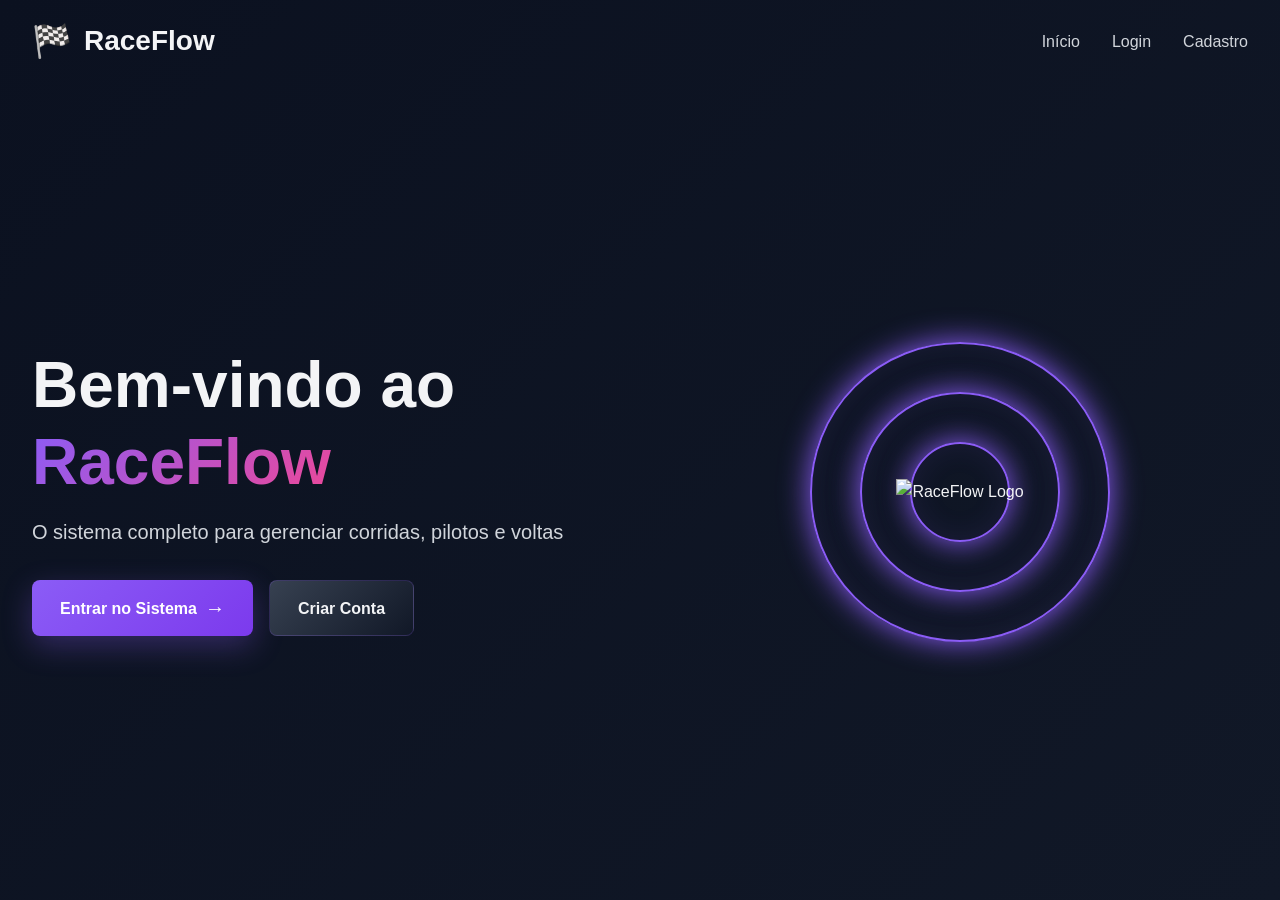
==== index.html @ edc9f5f7 "Add files via upload" ====
<!DOCTYPE html>
<html lang="pt-BR">
<head>
    <meta charset="UTF-8">
    <meta name="viewport" content="width=device-width, initial-scale=1.0">
    <title>RaceFlow - Sistema de Corridas</title>
    <link rel="stylesheet" href="styles.css">
</head>
<body>
    <div class="container-home">
        <!--Barra de Navegaçao-->
        <nav class="navbar">
            <div class="navbar-container">
                <div class="navbar-logo">
                    <span class="logo-icon">🏁</span>
                    <span class="logo-text">RaceFlow</span>
                </div>
                <div class="navbar-links">
                    <a href="index.html" class="nav-link active">Início</a>
                    <a href="login.html" class="nav-link">Login</a>
                    <a href="cadastro.html" class="nav-link">Cadastro</a>
                </div>
            </div>
        </nav>

        <!-- Hero Section -->
        <section class="hero">
            <div class="hero-content">
                <div class="hero-text">
                    <h1 class="hero-title">
                        Bem-vindo ao <span class="gradient-text">RaceFlow</span>
                    </h1>
                    <p class="hero-subtitle">
                        O sistema completo para gerenciar corridas, pilotos e voltas
                    </p>
                    <div class="hero-buttons">
                        <a href="login.html" class="btn btn-primary">
                            <span>Entrar no Sistema</span>
                            <span class="btn-arrow">→</span>
                        </a>
                        <a href="cadastro.html" class="btn btn-secondary">
                            Criar Conta
                        </a>
                    </div>
                </div>
                <div class="hero-visual">
                    <div class="neon-circle circle-1"></div>
                    <div class="neon-circle circle-2"></div>
                    <div class="neon-circle circle-3"></div>
                    <div class="hero-icon"><img src="/img/logo.png" alt="RaceFlow Logo"></div>
                </div>  
            </div>
        </section>

            

    <script src="script.js"></script>
</body>
</html>
---- styles.css ----
:root {
    --primary-color: #8B5CF6;
    --primary-dark: #7C3AED;
    --primary-light: #A78BFA;
    --secondary-color: #1F2937;
    --secondary-dark: #111827;
    --secondary-light: #374151;
    --accent-color: #EC4899;
    --success-color: #10B981;
    --warning-color: #F59E0B;
    --danger-color: #EF4444;
    --info-color: #3B82F6;
    --text-primary: #F3F4F6;
    --text-secondary: #D1D5DB;
    --text-tertiary: #9CA3AF;
    --bg-dark: #0F172A;
    --bg-darker: #0B1120;
    --bg-light: #1E293B;
    --border-color: rgba(139, 92, 246, 0.2);
    --glow-color: #8B5CF6;
    --transition: all 0.3s cubic-bezier(0.4, 0, 0.2, 1);
}

* {
    margin: 0;
    padding: 0;
    box-sizing: border-box;
}

html {
    scroll-behavior: smooth;
}

body {
    font-family: 'Segoe UI', Tahoma, Geneva, Verdana, sans-serif;
    background: linear-gradient(135deg, var(--bg-darker) 0%, var(--secondary-dark) 100%);
    color: var(--text-primary);
    line-height: 1.6;
    min-height: 100vh;
}

    /* SCROLLBAR STYLING */

::-webkit-scrollbar {
    width: 8px;
    height: 8px;
}

::-webkit-scrollbar-track {
    background: transparent;
}

::-webkit-scrollbar-thumb {
    background: rgba(139, 92, 246, 0.5);
    border-radius: 5px;
}

::-webkit-scrollbar-thumb:hover {
    background: var(--primary-color);
}

/* ===========================
    NAVIGATION
   =========================== */
.navbar {
    background: transparent;
    border-bottom: none;
    padding: 1rem 0;
    position: relative;
    z-index: 1000;
    backdrop-filter: none;
    box-shadow: none;
}

.navbar-dark {
    background: transparent;
    border-bottom: none;
    box-shadow: none;
}

.navbar-dark {
    background: linear-gradient(180deg, var(--secondary-dark) 0%, var(--bg-darker) 100%);
    border-bottom: none;
    box-shadow: none;
}

.navbar-container {
    max-width: 100%;
    margin: 0;
    padding: 0 2rem;
    display: flex;
    justify-content: space-between;
    align-items: center;
}

.navbar-logo {
    display: flex;
    align-items: center;
    gap: 0.75rem;
    font-size: 1.75rem;
    font-weight: bold;
    color: var(--text-primary);
}

.logo-icon {
    font-size: 2rem;
}

.navbar-links {
    display: flex;
    gap: 2rem;
    align-items: center;
}

.nav-link {
    color: var(--text-secondary);
    text-decoration: none;
    font-weight: 500;
    transition: var(--transition);
    position: relative;
    padding: 0;
}

.nav-link:hover {
    color: var(--primary-light);
}

.nav-link.active {
    color: var(--text-secondary);
}

/* ===========================
    HOME PAGE
   =========================== */
.container-home {
    min-height: 100vh;
    display: flex;
    flex-direction: column;
}

.hero {
    flex: 1;
    display: flex;
    align-items: center;
    justify-content: center;
    padding: 4rem 2rem;
    max-width: 1400px;
    margin: 0 auto;
    width: 100%;
}

.hero-content {
    display: grid;
    grid-template-columns: 1fr 1fr;
    gap: 4rem;
    align-items: center;
    width: 100%;
}

.hero-text h1 {
    font-size: clamp(2.5rem, 5vw, 4rem);
    font-weight: 800;
    margin-bottom: 1rem;
    line-height: 1.2;
}

.gradient-text {
    background: linear-gradient(135deg, var(--primary-color) 0%, var(--accent-color) 100%);
    -webkit-background-clip: text;
    -webkit-text-fill-color: transparent;
    background-clip: text;
}

.hero-subtitle {
    font-size: 1.25rem;
    color: var(--text-secondary);
    margin-bottom: 2rem;
}

.hero-buttons {
    display: flex;
    gap: 1rem;
    flex-wrap: wrap;
}

.hero-visual {
    position: relative;
    height: 400px;
    display: flex;
    align-items: center;
    justify-content: center;
}

.neon-circle {
    position: absolute;
    border-radius: 50%;
    border: 2px solid var(--primary-color);
    box-shadow: 0 0 30px var(--primary-color), inset 0 0 30px rgba(139, 92, 246, 0.1);
}

.circle-1 {
    width: 300px;
    height: 300px;
    animation: pulse 4s ease-in-out infinite;
}

.circle-2 {
    width: 200px;
    height: 200px;
    animation: pulse 4s ease-in-out 1s infinite;
}

.circle-3 {
    width: 100px;
    height: 100px;
    animation: pulse 4s ease-in-out 2s infinite;
}

.hero-icon {
    display: flex;
    align-items: center;
    justify-content: center;
    position: relative;
    z-index: 10;
}

.hero-icon img {
    max-width: 250epx;
    height: auto;
    animation: pulse 4s ease-in-out infinite;
}

@keyframes pulse {
    0%, 100% {
        transform: scale(1);
        opacity: 1;
    }
    50% {
        transform: scale(1.1);
        opacity: 0.7;
    }
}

@keyframes float {
    0%, 100% {
        transform: translateY(0px);
    }
    50% {
        transform: translateY(-20px);
    }
}

/* ===========================
    BUTTONS
   =========================== */
.btn {
    padding: 0.75rem 1.75rem;
    border: none;
    border-radius: 8px;
    font-size: 1rem;
    font-weight: 600;
    cursor: pointer;
    transition: var(--transition);
    text-decoration: none;
    display: inline-flex;
    align-items: center;
    gap: 0.5rem;
    position: relative;
    overflow: hidden;
}

.btn::before {
    content: '';
    position: absolute;
    top: 50%;
    left: 50%;
    width: 0;
    height: 0;
    border-radius: 50%;
    background: rgba(255, 255, 255, 0.1);
    transform: translate(-50%, -50%);
    transition: width 0.6s, height 0.6s;
}

.btn:hover::before {
    width: 400px;
    height: 400px;
}

.btn-primary {
    background: linear-gradient(135deg, var(--primary-color) 0%, var(--primary-dark) 100%);
    color: white;
    box-shadow: 0 10px 30px rgba(139, 92, 246, 0.3);
}

.btn-primary:hover {
    box-shadow: 0 15px 40px rgba(139, 92, 246, 0.5);
    transform: translateY(-2px);
}

.btn-secondary {
    background: linear-gradient(135deg, var(--secondary-light) 0%, var(--secondary-dark) 100%);
    color: var(--text-primary);
    border: 1px solid var(--border-color);
}

.btn-secondary:hover {
    border-color: var(--primary-color);
    box-shadow: 0 0 20px rgba(139, 92, 246, 0.3);
}

.btn-full {
    width: 100%;
}

.btn-arrow {
    font-size: 1.25rem;
}

.btn-icon {
    background: none;
    border: none;
    cursor: pointer;
    font-size: 1.25rem;
    padding: 0.5rem;
    transition: var(--transition);
    color: var(--primary-color);
}

.btn-icon:hover {
    transform: scale(1.2);
    filter: drop-shadow(0 0 10px var(--primary-color));
}

.btn-danger {
    color: var(--danger-color);
}

.btn-danger:hover {
    filter: drop-shadow(0 0 10px var(--danger-color));
}

/* ===========================
    FEATURES SECTION
   =========================== */
.features {
    padding: 4rem 2rem;
    background: linear-gradient(180deg, transparent 0%, rgba(139, 92, 246, 0.05) 100%);
}

.features h2 {
    text-align: center;
    font-size: 2.5rem;
    margin-bottom: 3rem;
    background: linear-gradient(135deg, var(--primary-color) 0%, var(--accent-color) 100%);
    -webkit-background-clip: text;
    -webkit-text-fill-color: transparent;
    background-clip: text;
}

.features-grid {
    display: grid;
    grid-template-columns: repeat(auto-fit, minmax(300px, 1fr));
    gap: 2rem;
    max-width: 1400px;
    margin: 0 auto;
}

.feature-card {
    background: linear-gradient(135deg, rgba(31, 41, 55, 0.8) 0%, rgba(17, 24, 39, 0.8) 100%);
    border: 1px solid var(--border-color);
    border-radius: 12px;
    padding: 2rem;
    text-align: center;
    transition: var(--transition);
    display: flex;
    flex-direction: column;
    gap: 1rem;
}

.feature-card:hover {
    border-color: var(--primary-color);
    box-shadow: 0 15px 40px rgba(139, 92, 246, 0.2);
    transform: translateY(-5px);
}

.feature-icon {
    font-size: 3rem;
}

.feature-card h3 {
    font-size: 1.25rem;
    color: var(--text-primary);
}

.feature-card p {
    color: var(--text-secondary);
    font-size: 0.95rem;
}

/* ===========================
    STATS SECTION
   =========================== */
.stats {
    display: grid;
    grid-template-columns: repeat(auto-fit, minmax(200px, 1fr));
    gap: 2rem;
    padding: 4rem 2rem;
    max-width: 1400px;
    margin: 0 auto;
    width: 100%;
}

.stat-item {
    background: linear-gradient(135deg, rgba(139, 92, 246, 0.1) 0%, rgba(236, 72, 153, 0.05) 100%);
    border: 1px solid var(--border-color);
    border-radius: 12px;
    padding: 2rem;
    text-align: center;
    transition: var(--transition);
}

.stat-item:hover {
    border-color: var(--primary-color);
    box-shadow: 0 10px 30px rgba(139, 92, 246, 0.2);
}

.stat-number {
    font-size: 2.5rem;
    font-weight: bold;
    background: linear-gradient(135deg, var(--primary-color) 0%, var(--accent-color) 100%);
    -webkit-background-clip: text;
    -webkit-text-fill-color: transparent;
    background-clip: text;
}

.stat-label {
    color: var(--text-secondary);
    font-size: 1rem;
    margin-top: 0.5rem;
}

/* ===========================
    AUTHENTICATION PAGES
   =========================== */
.container-auth {
    min-height: 100vh;
    display: flex;
    flex-direction: column;
}

.auth-wrapper {
    flex: 1;
    display: grid;
    grid-template-columns: 1fr 1fr;
    max-width: 1400px;
    margin: 0 auto;
    width: 100%;
    gap: 4rem;
    padding: 4rem 2rem;
}

.auth-visual {
    position: relative;
    display: flex;
    flex-direction: column;
    align-items: center;
    justify-content: center;
    text-align: center;
}

.auth-visual h2 {
    font-size: 2rem;
    margin-bottom: 1rem;
    position: relative;
    z-index: 10;
}

.auth-visual p {
    color: var(--text-secondary);
    font-size: 1.1rem;
    position: relative;
    z-index: 10;
}

.auth-icon {
    font-size: 6rem;
    position: relative;
    z-index: 10;
    margin-bottom: 2rem;
    animation: float 3s ease-in-out infinite;
}

.auth-form {
    background: linear-gradient(135deg, rgba(31, 41, 55, 0.8) 0%, rgba(17, 24, 39, 0.8) 100%);
    border: 1px solid var(--border-color);
    border-radius: 16px;
    padding: 2.5rem;
    box-shadow: 0 20px 60px rgba(0, 0, 0, 0.5);
}

.form-header {
    margin-bottom: 2rem;
    text-align: center;
}

.form-header h1 {
    font-size: 2rem;
    margin-bottom: 0.5rem;
    background: linear-gradient(135deg, var(--primary-color) 0%, var(--accent-color) 100%);
    -webkit-background-clip: text;
    -webkit-text-fill-color: transparent;
    background-clip: text;
}

.form-header p {
    color: var(--text-secondary);
}

/* ===========================
    LOGIN TABS
   =========================== */
.login-tabs {
    display: flex;
    gap: 1rem;
    margin-bottom: 2rem;
    background: rgba(0, 0, 0, 0.3);
    padding: 0.5rem;
    border-radius: 8px;
}

.tab-btn {
    flex: 1;
    padding: 0.75rem 1rem;
    background: transparent;
    border: none;
    color: var(--text-secondary);
    cursor: pointer;
    font-weight: 600;
    transition: var(--transition);
    border-radius: 6px;
    display: flex;
    align-items: center;
    justify-content: center;
    gap: 0.5rem;
}

.tab-btn.active {
    background: linear-gradient(135deg, var(--primary-color) 0%, var(--primary-dark) 100%);
    color: white;
    box-shadow: 0 5px 20px rgba(139, 92, 246, 0.3);
}

.tab-icon {
    font-size: 1.25rem;
}

/* ===========================
    FORM ELEMENTS
   =========================== */
.auth-form-content {
    display: none;
}

.auth-form-content.active {
    display: block;
    animation: fadeIn 0.3s ease;
}

@keyframes fadeIn {
    from {
        opacity: 0;
        transform: translateY(10px);
    }
    to {
        opacity: 1;
        transform: translateY(0);
    }
}

.form-group {
    margin-bottom: 1.5rem;
    position: relative;
}

.form-group label {
    display: block;
    margin-bottom: 0.5rem;
    font-weight: 600;
    color: var(--text-primary);
}

.form-group input,
.form-group select {
    width: 100%;
    padding: 0.75rem 1rem 0.75rem 2.5rem;
    background: rgba(0, 0, 0, 0.3);
    border: 1px solid var(--border-color);
    border-radius: 8px;
    color: var(--text-primary);
    font-size: 1rem;
    transition: var(--transition);
}

.form-group input:focus,
.form-group select:focus {
    outline: none;
    border-color: var(--primary-color);
    box-shadow: 0 0 20px rgba(139, 92, 246, 0.3);
    background: rgba(139, 92, 246, 0.05);
}

.form-group input::placeholder {
    color: var(--text-tertiary);
}

.input-icon {
    position: absolute;
    right: 1rem;
    top: 2.25rem;
    font-size: 1.1rem;
}

.form-row {
    display: grid;
    grid-template-columns: 1fr 1fr;
    gap: 1rem;
}

.form-remember,
.form-checkbox {
    display: flex;
    align-items: center;
    gap: 0.5rem;
    margin-bottom: 1.5rem;
    cursor: pointer;
}

.form-remember input,
.form-checkbox input {
    width: 18px;
    height: 18px;
    cursor: pointer;
    accent-color: var(--primary-color);
}

.form-checkbox label {
    color: var(--text-secondary);
    font-weight: 400;
    margin: 0;
}

.form-checkbox a {
    color: var(--primary-color);
    text-decoration: none;
}

.form-checkbox a:hover {
    text-decoration: underline;
}

.form-footer {
    text-align: center;
    margin-top: 2rem;
    color: var(--text-secondary);
}

.form-footer .link {
    color: var(--primary-color);
    text-decoration: none;
    font-weight: 600;
}

.form-footer .link:hover {
    text-decoration: underline;
}

/* ===========================
    ALERTS
   =========================== */
.alert {
    padding: 1rem;
    border-radius: 8px;
    margin-bottom: 1.5rem;
    font-weight: 600;
    animation: slideIn 0.3s ease;
}

@keyframes slideIn {
    from {
        transform: translateY(-10px);
        opacity: 0;
    }
    to {
        transform: translateY(0);
        opacity: 1;
    }
}

.alert-success {
    background: rgba(16, 185, 129, 0.1);
    border: 1px solid var(--success-color);
    color: var(--success-color);
}

.alert-error {
    background: rgba(239, 68, 68, 0.1);
    border: 1px solid var(--danger-color);
    color: var(--danger-color);
}

/* ===========================
    DASHBOARD LAYOUT
   =========================== */
.container-dashboard {
    display: grid;
    grid-template-columns: 250px 1fr;
    grid-template-rows: auto 1fr;
    min-height: 100vh;
    margin-top: 0;
}

.navbar {
    grid-row: 1;
    grid-column: 1 / -1;
    width: 100%;
    order: unset;
}

.sidebar {
    grid-row: 2;
    grid-column: 1;
    border-right: none;
}

.dashboard-content {
    grid-row: 2;
    grid-column: 2;
}

.sidebar {
    width: 250px;
    flex-shrink: 0;
    background: linear-gradient(180deg, var(--secondary-dark) 0%, var(--bg-darker) 100%);
    border-right: none;
    padding: 0;
    overflow-y: auto;
}



.sidebar-header {
    padding: 1.5rem 1.5rem 1.5rem;
    border-bottom: 1px solid var(--border-color);
    border-top: 1px solid var(--border-color);
}

.sidebar-header h3 {
    color: var(--text-primary);
    font-size: 0.95rem;
    text-transform: uppercase;
    letter-spacing: 1px;
}

.sidebar-menu {
    padding: 0;
}

.sidebar-menu a {
    display: flex;
    align-items: center;
    gap: 1rem;
    padding: 1rem 1.5rem;
    color: var(--text-secondary);
    text-decoration: none;
    transition: var(--transition);
    border-left: 3px solid transparent;
}

.sidebar-menu a:hover {
    color: var(--primary-light);
    background: rgba(139, 92, 246, 0.1);
    border-left-color: var(--primary-color);
}

.sidebar-menu a.active {
    color: var(--primary-color);
    background: rgba(139, 92, 246, 0.15);
    border-left-color: var(--primary-color);
}

.menu-icon {
    font-size: 1.25rem;
}

.menu-text {
    font-weight: 500;
}

.dashboard-content {
    padding: 1.5rem;
    overflow-y: auto;
    background: var(--bg-dark);
}

.dashboard-header {
    display: flex;
    justify-content: space-between;
    align-items: center;
    margin-bottom: 1.5rem;
    padding: 1.25rem;
    background: linear-gradient(135deg, rgba(139, 92, 246, 0.1) 0%, rgba(236, 72, 153, 0.05) 100%);
    border: 1px solid var(--border-color);
    border-radius: 12px;
}

.dashboard-header h1 {
    font-size: 2rem;
}

.dashboard-header p {
    color: var(--text-secondary);
    font-size: 0.95rem;
    margin-top: 0.25rem;
}

.header-user {
    display: flex;
    flex-direction: column;
    align-items: flex-end;
    gap: 0.5rem;
}

.user-badge {
    display: inline-block;
    background: linear-gradient(135deg, var(--primary-color) 0%, var(--accent-color) 100%);
    padding: 0.4rem 0.8rem;
    border-radius: 20px;
    font-size: 0.85rem;
    font-weight: 600;
}

.section-header {
    display: flex;
    justify-content: space-between;
    align-items: center;
    margin-bottom: 2rem;
    padding: 1.5rem;
    background: linear-gradient(135deg, rgba(139, 92, 246, 0.1) 0%, rgba(236, 72, 153, 0.05) 100%);
    border: 1px solid var(--border-color);
    border-radius: 12px;
}

.section-header h1,
.section-header h2 {
    font-size: 1.75rem;
    background: linear-gradient(135deg, var(--primary-color) 0%, var(--accent-color) 100%);
    -webkit-background-clip: text;
    -webkit-text-fill-color: transparent;
    background-clip: text;
}

.btn-admin-only {
    cursor: not-allowed;
    opacity: 0.5;
}

.btn-admin-only:hover {
    box-shadow: none;
    transform: none;
}

/* ===========================
    DASHBOARD SECTION
   =========================== */
.dashboard-section {
    display: none;
    opacity: 0;
}

.dashboard-section.active {
    display: block;
    animation: fadeInSection 0.4s ease forwards;
}

@keyframes fadeInSection {
    from {
        opacity: 0;
        transform: translateY(10px);
    }
    to {
        opacity: 1;
        transform: translateY(0);
    }
}

/* ===========================
    STATS GRID
   =========================== */
.stats-grid {
    display: grid;
    grid-template-columns: repeat(4, 1fr);
    gap: 1rem;
    margin-bottom: 2rem;
}

.stat-card {
    background: linear-gradient(135deg, rgba(139, 92, 246, 0.15) 0%, rgba(236, 72, 153, 0.08) 100%);
    border: 2px solid var(--border-color);
    border-radius: 15px;
    padding: 1.75rem;
    display: flex;
    gap: 1.25rem;
    align-items: center;
    transition: var(--transition);
    position: relative;
    overflow: hidden;
}

.stat-card::before {
    content: '';
    position: absolute;
    top: -50%;
    right: -50%;
    width: 200px;
    height: 200px;
    background: radial-gradient(circle, rgba(139, 92, 246, 0.1) 0%, transparent 70%);
    border-radius: 50%;
}

.stat-card:hover {
    border-color: var(--primary-color);
    box-shadow: 0 15px 40px rgba(139, 92, 246, 0.3);
    transform: translateY(-5px);
    background: linear-gradient(135deg, rgba(139, 92, 246, 0.2) 0%, rgba(236, 72, 153, 0.12) 100%);
}

.stat-icon {
    font-size: 2.5rem;
}

.stat-info {
    display: flex;
    flex-direction: column;
}

.stat-label {
    color: var(--text-secondary);
    font-size: 0.9rem;
    font-weight: 600;
}

.stat-value {
    font-size: 2rem;
    font-weight: bold;
    background: linear-gradient(135deg, var(--primary-color) 0%, var(--accent-color) 100%);
    -webkit-background-clip: text;
    -webkit-text-fill-color: transparent;
    background-clip: text;
}

/* ===========================
    DASHBOARD GRID
   =========================== */
.dashboard-grid {
    display: grid;
    grid-template-columns: repeat(2, 1fr);
    gap: 2rem;
    margin-bottom: 2.5rem;
}

/* ===========================
    CARDS
   =========================== */
.card {
    background: linear-gradient(135deg, rgba(31, 41, 55, 0.9) 0%, rgba(17, 24, 39, 0.9) 100%);
    border: 1px solid var(--border-color);
    border-radius: 15px;
    overflow: hidden;
    transition: var(--transition);
    position: relative;
}

.card::before {
    content: '';
    position: absolute;
    top: 0;
    left: -100%;
    width: 100%;
    height: 100%;
    background: linear-gradient(90deg, transparent, rgba(139, 92, 246, 0.1), transparent);
    transition: var(--transition);
}

.card:hover::before {
    left: 100%;
}

.card:hover {
    border-color: var(--primary-color);
    box-shadow: 0 20px 50px rgba(139, 92, 246, 0.25);
    transform: translateY(-4px);
}

.card-header {
    padding: 1.5rem;
    border-bottom: 1px solid var(--border-color);
    display: flex;
    justify-content: space-between;
    align-items: center;
    gap: 1rem;
}

.card-header h2,
.card-header h3 {
    font-size: 1.25rem;
    color: var(--text-primary);
}

.search-input {
    padding: 0.5rem 1rem;
    background: rgba(0, 0, 0, 0.3);
    border: 1px solid var(--border-color);
    border-radius: 6px;
    color: var(--text-primary);
    font-size: 0.9rem;
}

.search-input:focus {
    outline: none;
    border-color: var(--primary-color);
    box-shadow: 0 0 15px rgba(139, 92, 246, 0.2);
}

.card-body {
    padding: 1.5rem;
    overflow-x: auto;
}

/* ===========================
    TABLES
   =========================== */
.data-table,
.ranking-table,
.admin-table {
    width: 100%;
    border-collapse: collapse;
}

.data-table thead,
.ranking-table thead,
.admin-table thead {
    background: rgba(0, 0, 0, 0.3);
}

.data-table th,
.ranking-table th,
.admin-table th {
    padding: 1.25rem 1rem;
    text-align: left;
    font-weight: 700;
    color: var(--text-primary);
    border-bottom: 2px solid var(--border-color);
    background: rgba(139, 92, 246, 0.08);
}

.data-table td,
.ranking-table td,
.admin-table td {
    padding: 1.1rem 1rem;
    border-bottom: 1px solid var(--border-color);
    color: var(--text-secondary);
    transition: var(--transition);
}

.data-table tbody tr,
.ranking-table tbody tr,
.admin-table tbody tr {
    transition: var(--transition);
}

.data-table tbody tr:hover,
.ranking-table tbody tr:hover,
.admin-table tbody tr:hover {
    background: rgba(139, 92, 246, 0.1);
}

.rank-badge {
    display: inline-block;
    width: 32px;
    height: 32px;
    line-height: 32px;
    text-align: center;
    background: linear-gradient(135deg, var(--primary-color) 0%, var(--primary-dark) 100%);
    border-radius: 50%;
    font-weight: bold;
    color: white;
}

.rank-1 {
    background: linear-gradient(135deg, #FFD700 0%, #FFA500 100%);
}

.rank-1 .rank-badge {
    background: linear-gradient(135deg, #FFD700 0%, #FFA500 100%);
}

.rank-2 {
    background: linear-gradient(135deg, rgba(192, 192, 192, 0.2) 0%, rgba(169, 169, 169, 0.1) 100%);
}

.rank-2 .rank-badge {
    background: linear-gradient(135deg, #C0C0C0 0%, #A9A9A9 100%);
}

.rank-3 {
    background: linear-gradient(135deg, rgba(205, 127, 50, 0.2) 0%, rgba(184, 115, 51, 0.1) 100%);
}

.rank-3 .rank-badge {
    background: linear-gradient(135deg, #CD7F32 0%, #B87333 100%);
}

.rank-col {
    font-weight: bold;
}

.rank-time,
.highlight {
    color: var(--primary-light);
    font-weight: bold;
}

.badge {
    display: inline-block;
    padding: 0.4rem 0.8rem;
    background: rgba(139, 92, 246, 0.15);
    border: 1px solid var(--primary-color);
    border-radius: 20px;
    font-size: 0.85rem;
    font-weight: 600;
    color: var(--primary-light);
}

.badge-success {
    background: rgba(16, 185, 129, 0.15);
    border-color: var(--success-color);
    color: var(--success-color);
}

.badge-warning {
    background: rgba(245, 158, 11, 0.15);
    border-color: var(--warning-color);
    color: var(--warning-color);
}

.badge-danger {
    background: rgba(239, 68, 68, 0.15);
    border-color: var(--danger-color);
    color: var(--danger-color);
}

.badge-info {
    background: rgba(59, 130, 246, 0.15);
    border-color: var(--info-color);
    color: var(--info-color);
}

.actions-cell {
    display: flex;
    gap: 0.5rem;
}

/* ===========================
    MODALS
   =========================== */
.modal {
    display: none;
    position: fixed;
    top: 0;
    left: 0;
    right: 0;
    bottom: 0;
    background: rgba(0, 0, 0, 0.7);
    z-index: 2000;
    align-items: center;
    justify-content: center;
}

.modal.active {
    display: flex;
    animation: fadeIn 0.3s ease;
}

.modal-content {
    background: linear-gradient(135deg, var(--secondary-light) 0%, var(--secondary-dark) 100%);
    border: 1px solid var(--border-color);
    border-radius: 12px;
    padding: 0;
    max-width: 500px;
    width: 90%;
    box-shadow: 0 20px 60px rgba(0, 0, 0, 0.8);
    animation: slideUp 0.3s ease;
}

@keyframes slideUp {
    from {
        transform: translateY(50px);
        opacity: 0;
    }
    to {
        transform: translateY(0);
        opacity: 1;
    }
}

.modal-header {
    padding: 1.5rem;
    border-bottom: 1px solid var(--border-color);
    display: flex;
    justify-content: space-between;
    align-items: center;
}

.modal-header h2 {
    font-size: 1.5rem;
}

.modal-close {
    background: none;
    border: none;
    font-size: 2rem;
    color: var(--text-secondary);
    cursor: pointer;
    transition: var(--transition);
}

.modal-close:hover {
    color: var(--danger-color);
}

.modal-form {
    padding: 1.5rem;
    display: flex;
    flex-direction: column;
    gap: 1.5rem;
}

.modal-form .form-group {
    margin: 0;
}

.modal-actions {
    display: flex;
    gap: 1rem;
    justify-content: flex-end;
    margin-top: 0.5rem;
}

.modal-actions .btn {
    flex: 1;
}

/* ===========================
    LOGS
   =========================== */
.logs-container {
    display: flex;
    flex-direction: column;
    gap: 1rem;
    max-height: 600px;
    overflow-y: auto;
}

.log-entry {
    display: flex;
    gap: 1rem;
    padding: 1rem;
    border-left: 4px solid var(--primary-color);
    background: rgba(0, 0, 0, 0.2);
    border-radius: 6px;
    font-size: 0.9rem;
    animation: slideIn 0.3s ease;
}

.log-info {
    border-left-color: var(--info-color);
    background: rgba(59, 130, 246, 0.1);
}

.log-success {
    border-left-color: var(--success-color);
    background: rgba(16, 185, 129, 0.1);
}

.log-warning {
    border-left-color: var(--warning-color);
    background: rgba(245, 158, 11, 0.1);
}

.log-error {
    border-left-color: var(--danger-color);
    background: rgba(239, 68, 68, 0.1);
}

.log-time {
    color: var(--text-tertiary);
    font-weight: 600;
    min-width: 160px;
}

.log-type {
    display: inline-block;
    padding: 0.2rem 0.6rem;
    background: rgba(139, 92, 246, 0.2);
    border-radius: 4px;
    font-weight: bold;
    font-size: 0.8rem;
    min-width: 80px;
    text-align: center;
}

.log-message {
    flex: 1;
    color: var(--text-secondary);
}

/* ===========================
    FOOTER
   =========================== */
.footer {
    background: linear-gradient(90deg, var(--secondary-dark) 0%, rgba(31, 41, 55, 0.8) 100%);
    border-top: 1px solid var(--border-color);
    padding: 2rem;
    margin-top: 4rem;
}

.footer-content {
    max-width: 1400px;
    margin: 0 auto;
    text-align: center;
    color: var(--text-secondary);
    display: flex;
    justify-content: space-between;
    align-items: center;
    flex-wrap: wrap;
    gap: 2rem;
}

.footer-links {
    display: flex;
    gap: 2rem;
}

.footer-links a {
    color: var(--primary-color);
    text-decoration: none;
    transition: var(--transition);
}

.footer-links a:hover {
    text-decoration: underline;
}

/* ===========================
    RESPONSIVE DESIGN
   =========================== */
@media (max-width: 1024px) {
    .hero-content {
        grid-template-columns: 1fr;
        gap: 2rem;
    }

    .auth-wrapper {
        grid-template-columns: 1fr;
        gap: 2rem;
    }

    .dashboard-grid {
        grid-template-columns: 1fr;
    }

    .sidebar {
        width: 200px;
    }

    .form-row {
        grid-template-columns: 1fr;
    }
}

@media (max-width: 768px) {
    .navbar-container {
        flex-direction: column;
        gap: 1rem;
    }

    .navbar-links {
        gap: 1rem;
    }

    .nav-link {
        font-size: 0.9rem;
    }

    .container-dashboard {
        grid-template-columns: 1fr;
    }

    .sidebar {
        width: 100%;
        height: auto;
        position: static;
        border-right: none;
        border-bottom: 1px solid var(--border-color);
        top: auto;
    }

    .sidebar-menu {
        display: flex;
        gap: 1rem;
        padding: 1rem;
        overflow-x: auto;
    }

    .sidebar-menu a {
        padding: 0.5rem 1rem;
        white-space: nowrap;
        flex-shrink: 0;
    }

    .dashboard-content {
        padding: 1rem;
    }

    .dashboard-header {
        flex-direction: column;
        gap: 1rem;
        align-items: flex-start;
    }

    .header-user {
        align-items: flex-start;
    }

    .hero-text h1 {
        font-size: 2rem;
    }

    .hero-visual {
        height: 250px;
    }

    .neon-circle {
        width: 200px;
        height: 200px;
    }

    .circle-2 {
        width: 130px;
        height: 130px;
    }

    .circle-3 {
        width: 60px;
        height: 60px;
    }

    .hero-icon {
        font-size: 4rem;
    }

    .auth-icon {
        font-size: 4rem;
    }

    .auth-form {
        padding: 1.5rem;
    }

    .form-header h1 {
        font-size: 1.5rem;
    }

    .stats-grid {
        grid-template-columns: 1fr;
    }

    .stat-card {
        flex-direction: column;
        text-align: center;
    }

    .data-table,
    .ranking-table,
    .admin-table {
        font-size: 0.9rem;
    }

    .data-table thead,
    .ranking-table thead,
    .admin-table thead {
        display: none;
    }

    .data-table tbody,
    .ranking-table tbody,
    .admin-table tbody,
    .data-table tr,
    .ranking-table tr,
    .admin-table tr {
        display: block;
        margin-bottom: 1rem;
    }

    .data-table td,
    .ranking-table td,
    .admin-table td {
        display: block;
        padding: 0.75rem;
        before: attr(data-label);
        border: none;
        border-bottom: 1px solid var(--border-color);
    }

    .footer-content {
        flex-direction: column;
        text-align: center;
        gap: 1rem;
    }

    .modal-content {
        width: 95%;
    }

    .features-grid {
        grid-template-columns: 1fr;
    }

    .login-tabs {
        flex-direction: column;
    }

    .tab-btn {
        padding: 1rem;
    }

    .header-actions {
        display: flex;
        gap: 1rem;
        flex-direction: column;
    }

    .search-input {
        width: 100%;
    }
}

@media (max-width: 480px) {
    .hero-text h1 {
        font-size: 1.5rem;
    }

    .hero-subtitle {
        font-size: 1rem;
    }

    .hero-buttons {
        flex-direction: column;
    }

    .btn {
        padding: 0.65rem 1.5rem;
        font-size: 0.95rem;
    }

    .form-header h1 {
        font-size: 1.25rem;
    }

    .sidebar-menu {
        flex-direction: column;
    }

    .sidebar-menu a {
        padding: 0.75rem 1.5rem;
    }

    .section-header {
        flex-direction: column;
        gap: 1rem;
        align-items: flex-start;
    }

    .dashboard-header {
        padding: 1rem;
    }

    .dashboard-header h1 {
        font-size: 1.5rem;
    }

    .stat-card {
        padding: 1rem;
    }

    .stat-icon {
        font-size: 2rem;
    }

    .stat-value {
        font-size: 1.5rem;
    }

    .card-header {
        flex-direction: column;
        align-items: flex-start;
    }

    .modal-actions {
        flex-direction: column;
    }

    .modal-actions .btn {
        width: 100%;
    }

    .feature-card {
        padding: 1.5rem;
    }

    .feature-icon {
        font-size: 2.5rem;
    }

    .navbar-logo span {
        display: none;
    }

    .navbar-logo span:first-child {
        display: inline;
    }

    .menu-text {
        display: none;
    }

    .footer-links {
        flex-direction: column;
        gap: 0.5rem;
    }
}

/* ===========================
    ANIMATIONS
   =========================== */
@keyframes glow {
    0%, 100% {
        box-shadow: 0 0 20px var(--primary-color);
    }
    50% {
        box-shadow: 0 0 40px var(--primary-color), 0 0 60px rgba(139, 92, 246, 0.8);
    }
}

.glow {
    animation: glow 2s ease-in-out infinite;
}

/* ===========================
    UTILITIES
   =========================== */
.text-center {
    text-align: center;
}

.mt-1 { margin-top: 0.5rem; }
.mt-2 { margin-top: 1rem; }
.mt-3 { margin-top: 1.5rem; }
.mt-4 { margin-top: 2rem; }

.mb-1 { margin-bottom: 0.5rem; }
.mb-2 { margin-bottom: 1rem; }
.mb-3 { margin-bottom: 1.5rem; }
.mb-4 { margin-bottom: 2rem; }

.hidden {
    display: none !important;
}
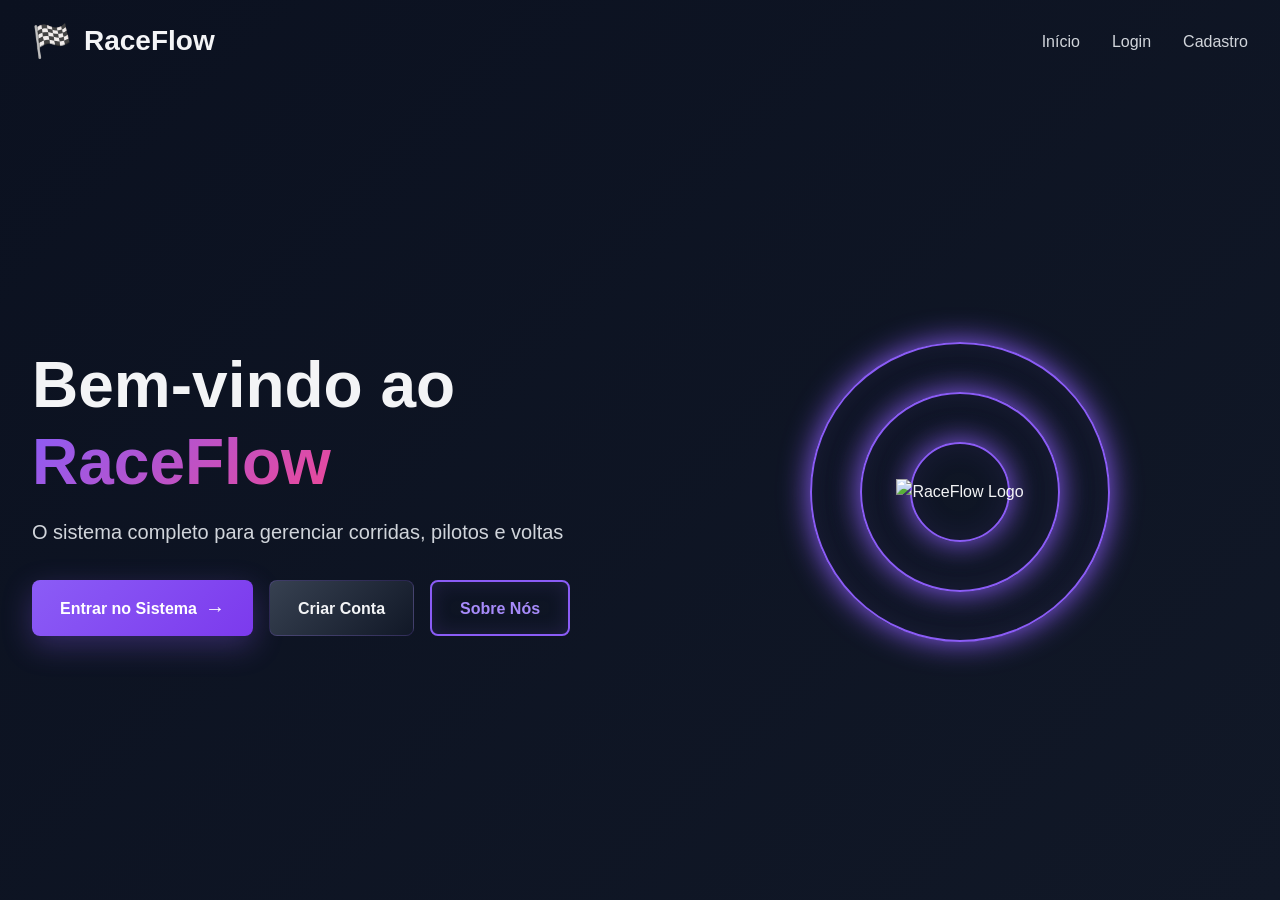
==== commit ca814399: "A" ====
--- a/index.html
+++ b/index.html
@@ -41,6 +41,9 @@
                         <a href="cadastro.html" class="btn btn-secondary">
                             Criar Conta
                         </a>
+                        <a href="sobre-nos.html" class="btn btn-outline">
+                            Sobre Nós
+                        </a>
                     </div>
                 </div>
                 <div class="hero-visual">
--- a/styles.css
+++ b/styles.css
@@ -309,6 +309,21 @@
     box-shadow: 0 0 20px rgba(139, 92, 246, 0.3);
 }
 
+.btn-outline {
+    background: transparent;
+    color: var(--primary-light);
+    border: 2px solid var(--primary-color);
+    box-shadow: inset 0 0 20px rgba(139, 92, 246, 0.15);
+}
+
+.btn-outline:hover {
+    background: linear-gradient(135deg, rgba(139, 92, 246, 0.2) 0%, rgba(124, 58, 237, 0.15) 100%);
+    border-color: var(--primary-light);
+    color: white;
+    box-shadow: 0 0 30px rgba(139, 92, 246, 0.4), inset 0 0 20px rgba(139, 92, 246, 0.2);
+    transform: translateY(-2px);
+}
+
 .btn-full {
     width: 100%;
 }
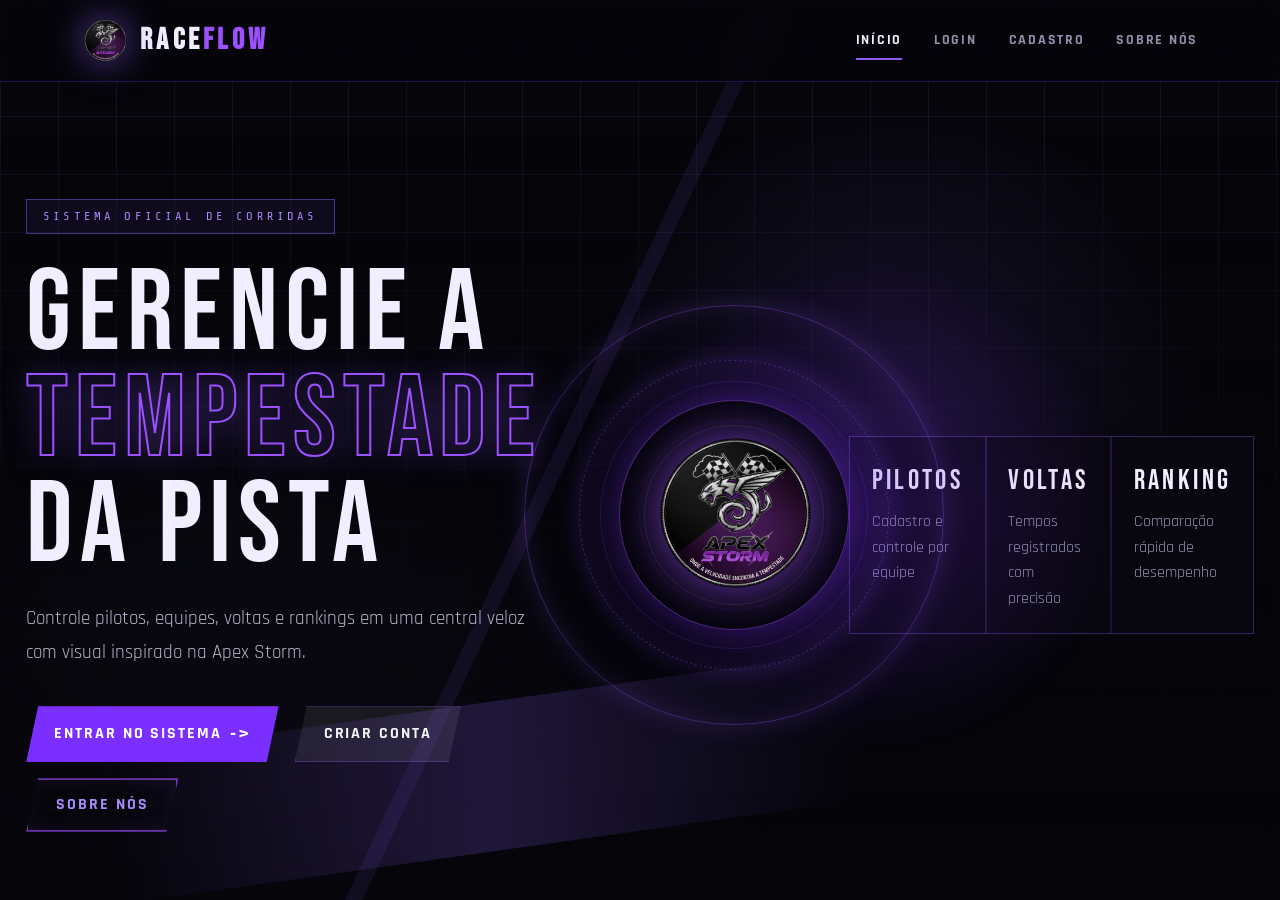
==== commit a9318493: "aa" ====
--- a/index.html
+++ b/index.html
@@ -1,62 +1,84 @@
-<!DOCTYPE html>
-<html lang="pt-BR">
-<head>
-    <meta charset="UTF-8">
-    <meta name="viewport" content="width=device-width, initial-scale=1.0">
-    <title>RaceFlow - Sistema de Corridas</title>
-    <link rel="stylesheet" href="styles.css">
-</head>
-<body>
-    <div class="container-home">
-        <!--Barra de Navegaçao-->
-        <nav class="navbar">
-            <div class="navbar-container">
-                <div class="navbar-logo">
-                    <span class="logo-icon">🏁</span>
-                    <span class="logo-text">RaceFlow</span>
-                </div>
-                <div class="navbar-links">
-                    <a href="index.html" class="nav-link active">Início</a>
-                    <a href="login.html" class="nav-link">Login</a>
-                    <a href="cadastro.html" class="nav-link">Cadastro</a>
-                </div>
-            </div>
-        </nav>
-
-        <!-- Hero Section -->
-        <section class="hero">
-            <div class="hero-content">
-                <div class="hero-text">
-                    <h1 class="hero-title">
-                        Bem-vindo ao <span class="gradient-text">RaceFlow</span>
-                    </h1>
-                    <p class="hero-subtitle">
-                        O sistema completo para gerenciar corridas, pilotos e voltas
-                    </p>
-                    <div class="hero-buttons">
-                        <a href="login.html" class="btn btn-primary">
-                            <span>Entrar no Sistema</span>
-                            <span class="btn-arrow">→</span>
-                        </a>
-                        <a href="cadastro.html" class="btn btn-secondary">
-                            Criar Conta
-                        </a>
-                        <a href="sobre-nos.html" class="btn btn-outline">
-                            Sobre Nós
-                        </a>
-                    </div>
-                </div>
-                <div class="hero-visual">
-                    <div class="neon-circle circle-1"></div>
-                    <div class="neon-circle circle-2"></div>
-                    <div class="neon-circle circle-3"></div>
-                    <div class="hero-icon"><img src="/img/logo.png" alt="RaceFlow Logo"></div>
-                </div>  
-            </div>
-        </section>
-
-            
-
-    <script src="script.js"></script>
-</body>
-</html>
+<!DOCTYPE html>
+<html lang="pt-BR">
+<head>
+    <meta charset="UTF-8">
+    <meta name="viewport" content="width=device-width, initial-scale=1.0">
+    <title>RaceFlow - Sistema de Corridas</title>
+    <link rel="preconnect" href="https://fonts.googleapis.com">
+    <link rel="preconnect" href="https://fonts.gstatic.com" crossorigin>
+    <link href="https://fonts.googleapis.com/css2?family=Bebas+Neue&family=Rajdhani:wght@400;500;600;700&family=Share+Tech+Mono&display=swap" rel="stylesheet">
+    <link rel="stylesheet" href="styles.css">
+</head>
+<body>
+    <div class="container-home">
+        <nav class="navbar home-navbar">
+            <div class="navbar-container">
+                <a href="index.html" class="navbar-logo home-logo">
+                    <img src="img/logo.png" alt="RaceFlow">
+                    <span class="logo-text">Race<span>Flow</span></span>
+                </a>
+                <div class="navbar-links">
+                    <a href="index.html" class="nav-link active">In&iacute;cio</a>
+                    <a href="login.html" class="nav-link">Login</a>
+                    <a href="cadastro.html" class="nav-link">Cadastro</a>
+                    <a href="sobre-nos.html" class="nav-link">Sobre N&oacute;s</a>
+                </div>
+            </div>
+        </nav>
+
+        <main>
+            <section class="hero home-hero">
+                <div class="home-glow home-glow-main"></div>
+                <div class="home-glow home-glow-track"></div>
+
+                <div class="hero-content">
+                    <div class="hero-text">
+                        <p class="hero-badge">Sistema oficial de corridas</p>
+                        <h1 class="hero-title">
+                            Gerencie a <span>tempestade</span> da pista
+                        </h1>
+                        <p class="hero-subtitle">
+                            Controle pilotos, equipes, voltas e rankings em uma central veloz com visual inspirado na Apex Storm.
+                        </p>
+
+                        <div class="hero-buttons">
+                            <a href="login.html" class="btn btn-primary">
+                                <span>Entrar no Sistema</span>
+                                <span class="btn-arrow">-&gt;</span>
+                            </a>
+                            <a href="cadastro.html" class="btn btn-secondary">Criar Conta</a>
+                            <a href="sobre-nos.html" class="btn btn-outline">Sobre N&oacute;s</a>
+                        </div>
+                    </div>
+
+                    <div class="hero-visual" aria-label="Identidade RaceFlow">
+                        <div class="speed-ring ring-outer"></div>
+                        <div class="speed-ring ring-middle"></div>
+                        <div class="speed-ring ring-inner"></div>
+                        <div class="hero-logo-card">
+                            <img src="img/logo.png" alt="RaceFlow Logo">
+                        </div>
+                    </div>
+                </div>
+
+                <div class="home-metrics" aria-label="Recursos do sistema">
+                    <div class="metric-card">
+                        <strong>Pilotos</strong>
+                        <span>Cadastro e controle por equipe</span>
+                    </div>
+                    <div class="metric-card">
+                        <strong>Voltas</strong>
+                        <span>Tempos registrados com precis&atilde;o</span>
+                    </div>
+                    <div class="metric-card">
+                        <strong>Ranking</strong>
+                        <span>Compara&ccedil;&atilde;o r&aacute;pida de desempenho</span>
+                    </div>
+                </div>
+            </section>
+        </main>
+    </div>
+
+    <script src="script.js"></script>
+</body>
+</html>
--- a/styles.css
+++ b/styles.css
@@ -129,73 +129,261 @@
     color: var(--text-secondary);
 }
 
-/* ===========================
-    HOME PAGE
-   =========================== */
-.container-home {
-    min-height: 100vh;
-    display: flex;
-    flex-direction: column;
-}
-
-.hero {
-    flex: 1;
-    display: flex;
+/* ===========================
+    HOME PAGE
+   =========================== */
+.container-home {
+    min-height: 100vh;
+    display: flex;
+    flex-direction: column;
+    position: relative;
+    overflow: hidden;
+    background:
+        radial-gradient(circle at 70% 45%, rgba(139, 92, 246, 0.22), transparent 30%),
+        radial-gradient(circle at 20% 85%, rgba(167, 139, 250, 0.1), transparent 28%),
+        #05050a;
+    color: #f0eeff;
+    font-family: 'Rajdhani', sans-serif;
+}
+
+.container-home::before {
+    content: '';
+    position: fixed;
+    inset: 0;
+    background-image:
+        linear-gradient(rgba(139, 92, 246, 0.18) 1px, transparent 1px),
+        linear-gradient(90deg, rgba(139, 92, 246, 0.18) 1px, transparent 1px);
+    background-size: 58px 58px;
+    mask-image: linear-gradient(to bottom, rgba(0, 0, 0, 0.9), transparent 85%);
+    pointer-events: none;
+    z-index: 0;
+}
+
+.container-home::after {
+    content: '';
+    position: fixed;
+    inset: 0;
+    background:
+        linear-gradient(115deg, transparent 0 45%, rgba(139, 92, 246, 0.09) 45% 46%, transparent 46% 100%),
+        linear-gradient(180deg, rgba(5, 5, 10, 0.08), rgba(5, 5, 10, 0.9));
+    pointer-events: none;
+    z-index: 0;
+}
+
+.home-navbar {
+    position: relative;
+    z-index: 10;
+    padding: 1.1rem 0;
+    background: rgba(5, 5, 10, 0.78);
+    border-bottom: 1px solid rgba(139, 92, 246, 0.28);
+    backdrop-filter: blur(14px);
+}
+
+.home-navbar .navbar-container {
+    max-width: 1180px;
+    margin: 0 auto;
+}
+
+.home-logo {
+    color: #f0eeff;
+    text-decoration: none;
+}
+
+.home-logo img {
+    width: 46px;
+    height: 46px;
+    border-radius: 50%;
+    object-fit: cover;
+    filter: drop-shadow(0 0 18px rgba(139, 92, 246, 0.65));
+}
+
+.home-logo .logo-text {
+    font-family: 'Bebas Neue', sans-serif;
+    font-size: 1.9rem;
+    letter-spacing: 0.14em;
+    line-height: 1;
+    text-transform: uppercase;
+}
+
+.home-logo .logo-text span {
+    color: #9d50ff;
+}
+
+.container-home .nav-link {
+    font-family: 'Rajdhani', sans-serif;
+    font-size: 0.9rem;
+    font-weight: 700;
+    letter-spacing: 0.12em;
+    text-transform: uppercase;
+    color: #9090aa;
+}
+
+.container-home .nav-link.active,
+.container-home .nav-link:hover {
+    color: #f0eeff;
+}
+
+.container-home .nav-link::after {
+    content: '';
+    position: absolute;
+    left: 0;
+    bottom: -8px;
+    width: 100%;
+    height: 2px;
+    background: #8b5cf6;
+    transform: scaleX(0);
+    transform-origin: right;
+    transition: transform 0.25s ease;
+}
+
+.container-home .nav-link:hover::after,
+.container-home .nav-link.active::after {
+    transform: scaleX(1);
+    transform-origin: left;
+}
+
+.hero {
+    flex: 1;
+    display: flex;
     align-items: center;
     justify-content: center;
     padding: 4rem 2rem;
-    max-width: 1400px;
-    margin: 0 auto;
-    width: 100%;
-}
-
-.hero-content {
-    display: grid;
-    grid-template-columns: 1fr 1fr;
-    gap: 4rem;
-    align-items: center;
-    width: 100%;
-}
-
-.hero-text h1 {
-    font-size: clamp(2.5rem, 5vw, 4rem);
-    font-weight: 800;
-    margin-bottom: 1rem;
-    line-height: 1.2;
-}
-
-.gradient-text {
-    background: linear-gradient(135deg, var(--primary-color) 0%, var(--accent-color) 100%);
+    max-width: 1400px;
+    margin: 0 auto;
+    width: 100%;
+}
+
+.home-hero {
+    position: relative;
+    z-index: 1;
+    min-height: calc(100vh - 82px);
+    max-width: 1180px;
+    padding: 5rem 2rem 2rem;
+}
+
+.hero-content {
+    display: grid;
+    grid-template-columns: 1fr 1fr;
+    gap: 4rem;
+    align-items: center;
+    width: 100%;
+}
+
+.container-home .hero-content {
+    gap: clamp(2rem, 6vw, 5rem);
+}
+
+.container-home .hero-text {
+    position: relative;
+    z-index: 2;
+}
+
+.hero-badge {
+    display: inline-flex;
+    align-items: center;
+    min-height: 34px;
+    margin-bottom: 1.7rem;
+    padding: 0.45rem 1rem;
+    border: 1px solid rgba(139, 92, 246, 0.48);
+    background: rgba(139, 92, 246, 0.08);
+    color: #a78bfa;
+    font-family: 'Share Tech Mono', monospace;
+    font-size: 0.76rem;
+    letter-spacing: 0.26em;
+    text-transform: uppercase;
+}
+
+.container-home .hero-title {
+    max-width: 650px;
+    margin-bottom: 1.4rem;
+    font-family: 'Bebas Neue', sans-serif;
+    font-size: clamp(4.2rem, 9vw, 7.6rem);
+    font-weight: 400;
+    letter-spacing: 0.06em;
+    line-height: 0.92;
+    text-transform: uppercase;
+    color: #f0eeff;
+}
+
+.container-home .hero-title span {
+    display: block;
+    color: transparent;
+    -webkit-text-stroke: 2px #9d50ff;
+    text-shadow: 0 0 34px rgba(139, 92, 246, 0.35);
+}
+
+.gradient-text {
+    background: linear-gradient(135deg, var(--primary-color) 0%, var(--accent-color) 100%);
     -webkit-background-clip: text;
     -webkit-text-fill-color: transparent;
     background-clip: text;
-}
-
-.hero-subtitle {
-    font-size: 1.25rem;
-    color: var(--text-secondary);
-    margin-bottom: 2rem;
-}
-
-.hero-buttons {
-    display: flex;
-    gap: 1rem;
-    flex-wrap: wrap;
-}
-
-.hero-visual {
-    position: relative;
-    height: 400px;
-    display: flex;
-    align-items: center;
-    justify-content: center;
-}
-
-.neon-circle {
-    position: absolute;
-    border-radius: 50%;
-    border: 2px solid var(--primary-color);
-    box-shadow: 0 0 30px var(--primary-color), inset 0 0 30px rgba(139, 92, 246, 0.1);
+}
+
+.container-home .hero-subtitle {
+    max-width: 560px;
+    margin-bottom: 2.2rem;
+    color: #b7b3ca;
+    font-size: 1.2rem;
+    line-height: 1.8;
+}
+
+.hero-buttons {
+    display: flex;
+    gap: 1rem;
+    flex-wrap: wrap;
+}
+
+.container-home .hero-buttons {
+    gap: 1rem;
+}
+
+.container-home .btn {
+    min-height: 52px;
+    border-radius: 0;
+    clip-path: polygon(12px 0%, 100% 0%, calc(100% - 12px) 100%, 0% 100%);
+    font-family: 'Rajdhani', sans-serif;
+    font-weight: 700;
+    letter-spacing: 0.12em;
+    text-transform: uppercase;
+}
+
+.container-home .btn-primary {
+    background: #7b2fff;
+    box-shadow: 0 0 34px rgba(123, 47, 255, 0.32);
+}
+
+.container-home .btn-primary:hover {
+    background: #9d50ff;
+}
+
+.container-home .btn-secondary {
+    background: rgba(240, 238, 255, 0.08);
+    border: 1px solid rgba(139, 92, 246, 0.32);
+}
+
+.container-home .btn-outline {
+    border-color: rgba(157, 80, 255, 0.65);
+    box-shadow: inset 0 0 20px rgba(139, 92, 246, 0.1);
+}
+
+.hero-visual {
+    position: relative;
+    height: 400px;
+    display: flex;
+    align-items: center;
+    justify-content: center;
+}
+
+.container-home .hero-visual {
+    min-height: 470px;
+    isolation: isolate;
+}
+
+.neon-circle {
+    position: absolute;
+    border-radius: 50%;
+    border: 2px solid var(--primary-color);
+    box-shadow: 0 0 30px var(--primary-color), inset 0 0 30px rgba(139, 92, 246, 0.1);
 }
 
 .circle-1 {
@@ -224,11 +412,125 @@
     z-index: 10;
 }
 
-.hero-icon img {
-    max-width: 250epx;
-    height: auto;
-    animation: pulse 4s ease-in-out infinite;
-}
+.hero-icon img {
+    max-width: 250epx;
+    height: auto;
+    animation: pulse 4s ease-in-out infinite;
+}
+
+.speed-ring {
+    position: absolute;
+    border: 1px solid rgba(157, 80, 255, 0.36);
+    border-radius: 50%;
+    box-shadow: inset 0 0 28px rgba(139, 92, 246, 0.14), 0 0 28px rgba(139, 92, 246, 0.18);
+}
+
+.ring-outer {
+    width: min(420px, 78vw);
+    height: min(420px, 78vw);
+    animation: pulse 5s ease-in-out infinite;
+}
+
+.ring-middle {
+    width: min(310px, 58vw);
+    height: min(310px, 58vw);
+    border-style: dashed;
+    animation: spinSlow 20s linear infinite;
+}
+
+.ring-inner {
+    width: min(190px, 38vw);
+    height: min(190px, 38vw);
+    background: radial-gradient(circle, rgba(123, 47, 255, 0.24), transparent 64%);
+}
+
+.hero-logo-card {
+    position: relative;
+    z-index: 2;
+    display: grid;
+    place-items: center;
+    width: min(230px, 48vw);
+    aspect-ratio: 1;
+    border: 1px solid rgba(157, 80, 255, 0.45);
+    border-radius: 50%;
+    background: rgba(5, 5, 10, 0.78);
+    box-shadow: 0 0 55px rgba(123, 47, 255, 0.42);
+}
+
+.hero-logo-card::before,
+.hero-logo-card::after {
+    content: '';
+    position: absolute;
+    inset: -20px;
+    border: 1px solid rgba(139, 92, 246, 0.14);
+    border-radius: 50%;
+}
+
+.hero-logo-card::after {
+    inset: 24px;
+    border-color: rgba(240, 238, 255, 0.08);
+}
+
+.hero-logo-card img {
+    width: 72%;
+    height: 72%;
+    border-radius: 50%;
+    object-fit: cover;
+    filter: drop-shadow(0 0 24px rgba(157, 80, 255, 0.7));
+}
+
+.home-glow {
+    position: absolute;
+    pointer-events: none;
+}
+
+.home-glow-main {
+    top: 20%;
+    right: 8%;
+    width: 520px;
+    height: 520px;
+    background: radial-gradient(circle, rgba(123, 47, 255, 0.2), transparent 68%);
+}
+
+.home-glow-track {
+    left: 5%;
+    bottom: 3rem;
+    width: 760px;
+    height: 150px;
+    background: linear-gradient(90deg, transparent, rgba(139, 92, 246, 0.2), transparent);
+    transform: skewY(-8deg);
+}
+
+.home-metrics {
+    display: grid;
+    grid-template-columns: repeat(3, 1fr);
+    gap: 2px;
+    width: 100%;
+    margin-top: 2.5rem;
+    border: 1px solid rgba(139, 92, 246, 0.22);
+    background: rgba(139, 92, 246, 0.18);
+}
+
+.metric-card {
+    min-height: 112px;
+    padding: 1.35rem;
+    background: rgba(5, 5, 10, 0.86);
+}
+
+.metric-card strong {
+    display: block;
+    margin-bottom: 0.35rem;
+    color: #f0eeff;
+    font-family: 'Bebas Neue', sans-serif;
+    font-size: 1.75rem;
+    font-weight: 400;
+    letter-spacing: 0.12em;
+    text-transform: uppercase;
+}
+
+.metric-card span {
+    color: #9090aa;
+}
 
 @keyframes pulse {
     0%, 100% {
@@ -241,14 +543,20 @@
     }
 }
 
-@keyframes float {
+@keyframes float {
     0%, 100% {
         transform: translateY(0px);
     }
     50% {
         transform: translateY(-20px);
     }
-}
+}
+
+@keyframes spinSlow {
+    to {
+        transform: rotate(360deg);
+    }
+}
 
 /* ===========================
     BUTTONS
@@ -609,12 +917,15 @@
 .form-group select {
     width: 100%;
     padding: 0.75rem 1rem 0.75rem 2.5rem;
-    background: rgba(0, 0, 0, 0.3);
+    background: rgba(0, 0, 0, 0.95);
     border: 1px solid var(--border-color);
     border-radius: 8px;
-    color: var(--text-primary);
+    color: #FFFFFF;
     font-size: 1rem;
     transition: var(--transition);
+    appearance: none;
+    -webkit-appearance: none;
+    -moz-appearance: none;
 }
 
 .form-group input:focus,
@@ -622,7 +933,12 @@
     outline: none;
     border-color: var(--primary-color);
     box-shadow: 0 0 20px rgba(139, 92, 246, 0.3);
-    background: rgba(139, 92, 246, 0.05);
+    background: rgba(0, 0, 0, 0.95);
+}
+
+.form-group select option {
+    background: #000000;
+    color: #FFFFFF;
 }
 
 .form-group input::placeholder {
@@ -979,9 +1295,132 @@
    =========================== */
 .dashboard-grid {
     display: grid;
-    grid-template-columns: repeat(2, 1fr);
-    gap: 2rem;
+    grid-template-columns: repeat(auto-fit, minmax(320px, 1fr));
+    gap: 1.5rem;
     margin-bottom: 2.5rem;
+}
+
+.track-grid {
+    display: grid;
+    grid-template-columns: repeat(auto-fit, minmax(300px, 1fr));
+    gap: 1.5rem;
+    margin-bottom: 2rem;
+}
+
+.track-card {
+    min-height: 340px;
+}
+
+.track-summary {
+    background: rgba(255, 255, 255, 0.04);
+    border: 1px solid rgba(139, 92, 246, 0.15);
+    border-radius: 14px;
+    padding: 1rem;
+    margin-top: 1rem;
+}
+
+.summary-row {
+    display: flex;
+    justify-content: space-between;
+    gap: 1rem;
+    color: var(--text-secondary);
+    font-size: 0.95rem;
+    margin-bottom: 0.5rem;
+}
+
+.track-pilot-rankings {
+    display: grid;
+    grid-template-columns: repeat(auto-fit, minmax(280px, 1fr));
+    gap: 1rem;
+}
+
+.track-pilot-table-card {
+    margin-bottom: 0;
+    padding: 1rem;
+    background: rgba(255, 255, 255, 0.04);
+    border: 1px solid rgba(139, 92, 246, 0.12);
+    border-radius: 16px;
+}
+
+.track-pilot-table-card h3 {
+    margin-bottom: 0.85rem;
+    font-size: 1.1rem;
+    color: var(--text-primary);
+}
+
+.track-pilot-table-card .ranking-table {
+    margin-top: 0;
+    width: 100%;
+}
+
+.table-responsive {
+    overflow-x: auto;
+}
+
+.table-responsive table {
+    min-width: 720px;
+}
+
+@media (max-width: 768px) {
+    .table-responsive table {
+        min-width: unset;
+        width: 100%;
+    }
+
+    .track-grid,
+    .dashboard-grid {
+        grid-template-columns: 1fr;
+    }
+
+    .track-card {
+        width: 100%;
+    }
+}
+
+@media (max-width: 480px) {
+    .track-pilot-table-card h3 {
+        font-size: 1rem;
+    }
+
+    .ranking-table td,
+    .ranking-table th {
+        font-size: 0.85rem;
+        padding: 0.7rem 0.75rem;
+    }
+}
+
+.summary-row strong {
+    color: var(--text-primary);
+}
+
+.track-global-summary {
+    display: grid;
+    grid-template-columns: repeat(2, minmax(200px, 1fr));
+    gap: 1rem;
+    margin-bottom: 1.5rem;
+}
+
+.summary-item {
+    background: rgba(255, 255, 255, 0.04);
+    border: 1px solid rgba(139, 92, 246, 0.15);
+    border-radius: 14px;
+    padding: 1rem;
+}
+
+.track-summary-table-wrapper {
+    overflow-x: auto;
+}
+
+@media (max-width: 1100px) {
+    .track-grid {
+        grid-template-columns: 1fr;
+    }
+}
+
+@media (max-width: 700px) {
+    .track-global-summary {
+        grid-template-columns: 1fr;
+    }
 }
 
 /* ===========================
@@ -1079,21 +1518,45 @@
     background: rgba(139, 92, 246, 0.08);
 }
 
-.data-table td,
-.ranking-table td,
-.admin-table td {
-    padding: 1.1rem 1rem;
-    border-bottom: 1px solid var(--border-color);
-    color: var(--text-secondary);
-    transition: var(--transition);
-}
-
-.data-table tbody tr,
-.ranking-table tbody tr,
-.admin-table tbody tr {
-    transition: var(--transition);
-}
-
+    .ranking-track-card {
+        border: 1px solid rgba(139, 92, 246, 0.2);
+        border-radius: 14px;
+        padding: 1rem;
+        margin-bottom: 1.25rem;
+        background: rgba(17, 24, 39, 0.8);
+    }
+
+    .track-header {
+        display: flex;
+        justify-content: space-between;
+        align-items: center;
+        gap: 1rem;
+        margin-bottom: 1rem;
+    }
+
+    .track-header h4 {
+        margin: 0;
+        color: var(--text-primary);
+        font-size: 1.1rem;
+    }
+
+    .track-badge {
+        padding: 0.5rem 0.85rem;
+        border-radius: 999px;
+        background: rgba(139, 92, 246, 0.15);
+        color: var(--text-primary);
+        font-weight: 600;
+        white-space: nowrap;
+    }
+
+    .track-table-wrapper {
+        overflow-x: auto;
+    }
+
+    .small-text {
+        color: var(--text-secondary);
+        font-size: 0.9rem;
+    }
 .data-table tbody tr:hover,
 .ranking-table tbody tr:hover,
 .admin-table tbody tr:hover {
@@ -1380,16 +1843,34 @@
 /* ===========================
     RESPONSIVE DESIGN
    =========================== */
-@media (max-width: 1024px) {
-    .hero-content {
-        grid-template-columns: 1fr;
-        gap: 2rem;
-    }
-
-    .auth-wrapper {
-        grid-template-columns: 1fr;
-        gap: 2rem;
-    }
+@media (max-width: 1024px) {
+    .hero-content {
+        grid-template-columns: 1fr;
+        gap: 2rem;
+    }
+
+    .container-home .hero-content {
+        text-align: center;
+    }
+
+    .container-home .hero-title,
+    .container-home .hero-subtitle {
+        margin-left: auto;
+        margin-right: auto;
+    }
+
+    .container-home .hero-buttons {
+        justify-content: center;
+    }
+
+    .container-home .hero-visual {
+        min-height: 360px;
+    }
+
+    .auth-wrapper {
+        grid-template-columns: 1fr;
+        gap: 2rem;
+    }
 
     .dashboard-grid {
         grid-template-columns: 1fr;
@@ -1404,23 +1885,62 @@
     }
 }
 
-@media (max-width: 768px) {
-    .navbar-container {
-        flex-direction: column;
-        gap: 1rem;
-    }
-
-    .navbar-links {
-        gap: 1rem;
-    }
-
-    .nav-link {
-        font-size: 0.9rem;
-    }
-
-    .container-dashboard {
-        grid-template-columns: 1fr;
-    }
+@media (max-width: 768px) {
+    .navbar-container {
+        flex-direction: column;
+        gap: 1rem;
+    }
+
+    .container-home .navbar-container {
+        align-items: center;
+        padding: 0 1.25rem;
+    }
+
+    .navbar-links {
+        gap: 1rem;
+    }
+
+    .container-home .navbar-links {
+        width: 100%;
+        justify-content: center;
+        flex-wrap: wrap;
+        row-gap: 0.75rem;
+    }
+
+    .nav-link {
+        font-size: 0.9rem;
+    }
+
+    .container-home .nav-link {
+        font-size: 0.82rem;
+    }
+
+    .home-hero {
+        min-height: auto;
+        padding: 3.5rem 1.25rem 1.5rem;
+    }
+
+    .container-home .hero-title {
+        font-size: clamp(3.1rem, 15vw, 4.8rem);
+        letter-spacing: 0.04em;
+    }
+
+    .container-home .hero-title span {
+        -webkit-text-stroke-width: 1.4px;
+    }
+
+    .hero-badge {
+        letter-spacing: 0.18em;
+    }
+
+    .home-metrics {
+        grid-template-columns: 1fr;
+        margin-top: 1.5rem;
+    }
+
+    .container-dashboard {
+        grid-template-columns: 1fr;
+    }
 
     .sidebar {
         width: 100%;
@@ -1512,32 +2032,6 @@
         font-size: 0.9rem;
     }
 
-    .data-table thead,
-    .ranking-table thead,
-    .admin-table thead {
-        display: none;
-    }
-
-    .data-table tbody,
-    .ranking-table tbody,
-    .admin-table tbody,
-    .data-table tr,
-    .ranking-table tr,
-    .admin-table tr {
-        display: block;
-        margin-bottom: 1rem;
-    }
-
-    .data-table td,
-    .ranking-table td,
-    .admin-table td {
-        display: block;
-        padding: 0.75rem;
-        before: attr(data-label);
-        border: none;
-        border-bottom: 1px solid var(--border-color);
-    }
-
     .footer-content {
         flex-direction: column;
         text-align: center;
@@ -1569,25 +2063,51 @@
     .search-input {
         width: 100%;
     }
-}
-
-@media (max-width: 480px) {
-    .hero-text h1 {
-        font-size: 1.5rem;
-    }
-
-    .hero-subtitle {
-        font-size: 1rem;
-    }
-
-    .hero-buttons {
-        flex-direction: column;
-    }
-
-    .btn {
-        padding: 0.65rem 1.5rem;
-        font-size: 0.95rem;
-    }
+
+    .table-responsive {
+        overflow-x: auto;
+    }
+
+    .table-responsive table,
+    .table-responsive thead,
+    .table-responsive tbody,
+    .table-responsive tr,
+    .table-responsive td,
+    .table-responsive th {
+        display: table;
+        width: 100%;
+    }
+}
+
+@media (max-width: 480px) {
+    .hero-text h1 {
+        font-size: 1.5rem;
+    }
+
+    .container-home .hero-text h1 {
+        font-size: clamp(2.8rem, 17vw, 4rem);
+    }
+
+    .hero-subtitle {
+        font-size: 1rem;
+    }
+
+    .container-home .hero-subtitle {
+        font-size: 1.05rem;
+    }
+
+    .hero-buttons {
+        flex-direction: column;
+    }
+
+    .container-home .hero-buttons {
+        align-items: stretch;
+    }
+
+    .btn {
+        padding: 0.65rem 1.5rem;
+        font-size: 0.95rem;
+    }
 
     .form-header h1 {
         font-size: 1.25rem;
@@ -1648,17 +2168,22 @@
         font-size: 2.5rem;
     }
 
-    .navbar-logo span {
-        display: none;
-    }
-
-    .navbar-logo span:first-child {
-        display: inline;
-    }
-
-    .menu-text {
-        display: none;
-    }
+    .navbar-logo span {
+        display: none;
+    }
+
+    .navbar-logo span:first-child {
+        display: inline;
+    }
+
+    .home-logo .logo-text {
+        display: inline;
+        font-size: 1.55rem;
+    }
+
+    .menu-text {
+        display: none;
+    }
 
     .footer-links {
         flex-direction: column;
@@ -1699,6 +2224,527 @@
 .mb-3 { margin-bottom: 1.5rem; }
 .mb-4 { margin-bottom: 2rem; }
 
-.hidden {
-    display: none !important;
-}
+.hidden {
+    display: none !important;
+}
+
+/* ===========================
+   APEX STORM THEME
+   =========================== */
+body {
+    background:
+        radial-gradient(circle at 80% 12%, rgba(123, 47, 255, 0.16), transparent 28%),
+        radial-gradient(circle at 18% 88%, rgba(157, 80, 255, 0.1), transparent 28%),
+        #05050a;
+    font-family: 'Rajdhani', 'Segoe UI', sans-serif;
+}
+
+.container-auth,
+.container-dashboard {
+    position: relative;
+    overflow-x: hidden;
+    background:
+        radial-gradient(circle at 70% 30%, rgba(123, 47, 255, 0.16), transparent 32%),
+        #05050a;
+    color: #f0eeff;
+}
+
+.container-auth::before,
+.container-dashboard::before {
+    content: '';
+    position: fixed;
+    inset: 0;
+    z-index: 0;
+    background-image:
+        linear-gradient(rgba(123, 47, 255, 0.14) 1px, transparent 1px),
+        linear-gradient(90deg, rgba(123, 47, 255, 0.14) 1px, transparent 1px);
+    background-size: 58px 58px;
+    pointer-events: none;
+    mask-image: linear-gradient(to bottom, rgba(0, 0, 0, 0.9), transparent 88%);
+}
+
+.container-auth::after,
+.container-dashboard::after {
+    content: '';
+    position: fixed;
+    inset: 0;
+    z-index: 0;
+    background:
+        linear-gradient(118deg, transparent 0 44%, rgba(139, 92, 246, 0.08) 44% 45%, transparent 45% 100%),
+        linear-gradient(180deg, rgba(5, 5, 10, 0.12), rgba(5, 5, 10, 0.88));
+    pointer-events: none;
+}
+
+.container-auth > *,
+.container-dashboard > * {
+    position: relative;
+    z-index: 1;
+}
+
+.navbar,
+.navbar-dark {
+    background: rgba(5, 5, 10, 0.82);
+    border-bottom: 1px solid rgba(123, 47, 255, 0.28);
+    backdrop-filter: blur(14px);
+    box-shadow: none;
+}
+
+.navbar-container {
+    max-width: 1180px;
+    margin: 0 auto;
+    padding: 0 2rem;
+}
+
+.container-dashboard .navbar-container {
+    max-width: 100%;
+}
+
+.brand-logo {
+    color: #f0eeff;
+    text-decoration: none;
+}
+
+.brand-logo img {
+    width: 46px;
+    height: 46px;
+    border-radius: 50%;
+    object-fit: cover;
+    filter: drop-shadow(0 0 18px rgba(139, 92, 246, 0.65));
+}
+
+.brand-logo .logo-text {
+    display: inline;
+    font-family: 'Bebas Neue', sans-serif;
+    font-size: 1.9rem;
+    font-weight: 400;
+    letter-spacing: 0.14em;
+    line-height: 1;
+    text-transform: uppercase;
+}
+
+.brand-logo .logo-text span {
+    color: #9d50ff;
+}
+
+.nav-link,
+.sidebar-menu a {
+    font-family: 'Rajdhani', sans-serif;
+    font-weight: 700;
+    letter-spacing: 0.1em;
+    text-transform: uppercase;
+}
+
+.nav-link {
+    color: #9090aa;
+}
+
+.nav-link.active,
+.nav-link:hover {
+    color: #f0eeff;
+}
+
+.nav-link::after {
+    content: '';
+    position: absolute;
+    left: 0;
+    bottom: -8px;
+    width: 100%;
+    height: 2px;
+    background: #8b5cf6;
+    transform: scaleX(0);
+    transform-origin: right;
+    transition: transform 0.25s ease;
+}
+
+.nav-link.active::after,
+.nav-link:hover::after {
+    transform: scaleX(1);
+    transform-origin: left;
+}
+
+.auth-wrapper {
+    align-items: center;
+    padding: 5rem 2rem;
+}
+
+.auth-visual {
+    min-height: 520px;
+    overflow: hidden;
+}
+
+.auth-visual h2,
+.form-header h1,
+.dashboard-header h1,
+.section-header h1,
+.section-header h2,
+.card-header h2,
+.card-header h3,
+.modal-header h2 {
+    font-family: 'Bebas Neue', sans-serif;
+    font-weight: 400;
+    letter-spacing: 0.08em;
+    line-height: 1;
+    text-transform: uppercase;
+    color: #f0eeff;
+    background: none;
+    -webkit-text-fill-color: currentColor;
+}
+
+.auth-visual h2 {
+    font-size: clamp(3.2rem, 7vw, 5.8rem);
+    text-shadow: 0 0 34px rgba(139, 92, 246, 0.35);
+}
+
+.auth-visual p,
+.form-header p,
+.dashboard-header p,
+.section-subtitle,
+.form-footer,
+.small-text {
+    color: #b7b3ca;
+}
+
+.auth-brand-mark {
+    position: relative;
+    z-index: 10;
+    display: grid;
+    place-items: center;
+    width: min(220px, 48vw);
+    aspect-ratio: 1;
+    margin-bottom: 2rem;
+    border: 1px solid rgba(157, 80, 255, 0.42);
+    border-radius: 50%;
+    background: rgba(5, 5, 10, 0.78);
+    box-shadow: 0 0 55px rgba(123, 47, 255, 0.42);
+    animation: pulse 4s ease-in-out infinite;
+}
+
+.auth-brand-mark img {
+    width: 72%;
+    height: 72%;
+    border-radius: 50%;
+    object-fit: cover;
+    filter: drop-shadow(0 0 24px rgba(157, 80, 255, 0.7));
+}
+
+.auth-form,
+.card,
+.modal-content,
+.dashboard-header,
+.section-header,
+.stat-card,
+.stat-item,
+.track-pilot-table-card,
+.ranking-track-card {
+    border: 1px solid rgba(123, 47, 255, 0.24);
+    border-radius: 0;
+    background: rgba(5, 5, 10, 0.84);
+    box-shadow: 0 18px 60px rgba(0, 0, 0, 0.36);
+    backdrop-filter: blur(10px);
+}
+
+.auth-form,
+.modal-content {
+    position: relative;
+    overflow: hidden;
+}
+
+.auth-form::before,
+.modal-content::before,
+.card::before {
+    content: '';
+    position: absolute;
+    inset: 0 0 auto;
+    height: 3px;
+    background: linear-gradient(90deg, #7b2fff, #9d50ff, transparent);
+}
+
+.card:hover {
+    border-color: rgba(157, 80, 255, 0.7);
+    box-shadow: 0 22px 60px rgba(123, 47, 255, 0.18);
+    transform: translateY(-2px);
+}
+
+.card:hover::before {
+    left: 0;
+}
+
+.login-tabs {
+    background: rgba(0, 0, 0, 0.42);
+    border: 1px solid rgba(123, 47, 255, 0.18);
+    border-radius: 0;
+}
+
+.tab-btn {
+    border-radius: 0;
+    color: #9090aa;
+    letter-spacing: 0.08em;
+    text-transform: uppercase;
+}
+
+.tab-btn.active {
+    background: #7b2fff;
+    box-shadow: 0 0 26px rgba(123, 47, 255, 0.34);
+}
+
+.form-group label {
+    color: #f0eeff;
+    font-family: 'Share Tech Mono', monospace;
+    font-size: 0.78rem;
+    font-weight: 400;
+    letter-spacing: 0.08em;
+    text-transform: uppercase;
+}
+
+.form-group input,
+.form-group select,
+.search-input {
+    border-radius: 0;
+    border-color: rgba(123, 47, 255, 0.28);
+    background: rgba(0, 0, 0, 0.72);
+    color: #ffffff;
+}
+
+.form-group input:focus,
+.form-group select:focus,
+.search-input:focus {
+    border-color: #9d50ff;
+    box-shadow: 0 0 22px rgba(123, 47, 255, 0.32);
+}
+
+.btn {
+    border-radius: 0;
+    clip-path: polygon(10px 0%, 100% 0%, calc(100% - 10px) 100%, 0% 100%);
+    font-family: 'Rajdhani', sans-serif;
+    font-weight: 700;
+    letter-spacing: 0.1em;
+    text-transform: uppercase;
+}
+
+.btn-primary,
+.user-badge,
+.rank-badge {
+    background: #7b2fff;
+    box-shadow: 0 0 26px rgba(123, 47, 255, 0.3);
+}
+
+.btn-primary:hover {
+    background: #9d50ff;
+}
+
+.btn-secondary {
+    background: rgba(240, 238, 255, 0.08);
+    border: 1px solid rgba(123, 47, 255, 0.34);
+}
+
+.sidebar {
+    background: rgba(5, 5, 10, 0.88);
+    border-right: 1px solid rgba(123, 47, 255, 0.22);
+}
+
+.sidebar-header {
+    border-color: rgba(123, 47, 255, 0.22);
+}
+
+.sidebar-header h3 {
+    font-family: 'Share Tech Mono', monospace;
+    color: #9d50ff;
+    letter-spacing: 0.16em;
+}
+
+.sidebar-menu a {
+    color: #9090aa;
+}
+
+.sidebar-menu a:hover,
+.sidebar-menu a.active {
+    color: #f0eeff;
+    background: rgba(123, 47, 255, 0.14);
+    border-left-color: #9d50ff;
+}
+
+.dashboard-content {
+    background: transparent;
+}
+
+.dashboard-header,
+.section-header {
+    border-radius: 0;
+}
+
+.stat-card::before {
+    background: radial-gradient(circle, rgba(157, 80, 255, 0.16) 0%, transparent 70%);
+}
+
+.stat-value,
+.stat-number,
+.highlight,
+.rank-time,
+.form-footer .link,
+.form-checkbox a {
+    color: #a78bfa;
+    background: none;
+    -webkit-text-fill-color: currentColor;
+}
+
+.data-table thead,
+.ranking-table thead,
+.admin-table thead {
+    background: rgba(123, 47, 255, 0.1);
+}
+
+.data-table th,
+.ranking-table th,
+.admin-table th {
+    border-bottom-color: rgba(123, 47, 255, 0.35);
+    background: rgba(123, 47, 255, 0.08);
+    color: #f0eeff;
+    font-family: 'Share Tech Mono', monospace;
+    font-size: 0.78rem;
+    font-weight: 400;
+    letter-spacing: 0.08em;
+    text-transform: uppercase;
+}
+
+.data-table td,
+.ranking-table td,
+.admin-table td {
+    color: #d9d6ea;
+    border-bottom: 1px solid rgba(123, 47, 255, 0.1);
+}
+
+.data-table tbody tr:hover,
+.ranking-table tbody tr:hover,
+.admin-table tbody tr:hover {
+    background: rgba(123, 47, 255, 0.11);
+}
+
+.badge {
+    border-radius: 0;
+    border-color: rgba(157, 80, 255, 0.6);
+    color: #c7b8ff;
+}
+
+.analytics-kpis {
+    margin-bottom: 1.5rem;
+}
+
+.analytics-insights {
+    display: grid;
+    grid-template-columns: repeat(auto-fit, minmax(240px, 1fr));
+    gap: 1rem;
+    margin-bottom: 1.5rem;
+}
+
+.analytics-insight-card {
+    min-height: 150px;
+    padding: 1.25rem;
+    border: 1px solid rgba(123, 47, 255, 0.24);
+    background: rgba(5, 5, 10, 0.84);
+    box-shadow: 0 18px 60px rgba(0, 0, 0, 0.22);
+    position: relative;
+    overflow: hidden;
+}
+
+.analytics-insight-card::before {
+    content: '';
+    position: absolute;
+    top: 0;
+    left: 0;
+    width: 3px;
+    height: 100%;
+    background: #7b2fff;
+}
+
+.analytics-insight-card strong,
+.analytics-insight-card em,
+.analytics-insight-card span {
+    display: block;
+}
+
+.analytics-insight-card strong {
+    color: #f0eeff;
+    font-family: 'Share Tech Mono', monospace;
+    font-size: 0.78rem;
+    font-weight: 400;
+    letter-spacing: 0.08em;
+    text-transform: uppercase;
+}
+
+.analytics-insight-card em {
+    margin: 0.65rem 0;
+    color: #a78bfa;
+    font-family: 'Bebas Neue', sans-serif;
+    font-size: 2rem;
+    font-style: normal;
+    letter-spacing: 0.08em;
+    line-height: 1;
+}
+
+.analytics-insight-card span {
+    color: #b7b3ca;
+    font-size: 0.98rem;
+    line-height: 1.5;
+}
+
+.analytics-grid {
+    display: grid;
+    grid-template-columns: repeat(2, minmax(320px, 1fr));
+    gap: 1.5rem;
+    margin-bottom: 1.5rem;
+}
+
+.chart-card {
+    min-height: 410px;
+}
+
+.chart-body {
+    height: 330px;
+    min-height: 330px;
+}
+
+.chart-body canvas {
+    width: 100% !important;
+    height: 100% !important;
+}
+
+.footer {
+    background: rgba(5, 5, 10, 0.86);
+    border-top: 1px solid rgba(123, 47, 255, 0.22);
+}
+
+#canvas-gradiente {
+    opacity: 0.18;
+}
+
+@media (max-width: 768px) {
+    .auth-wrapper {
+        padding: 3rem 1.25rem;
+    }
+
+    .auth-visual {
+        min-height: 340px;
+    }
+
+    .brand-logo .logo-text,
+    .navbar-logo span:first-child {
+        display: inline;
+    }
+
+    .brand-logo .logo-text {
+        font-size: 1.55rem;
+    }
+
+    .analytics-grid {
+        grid-template-columns: 1fr;
+    }
+
+    .chart-card {
+        min-height: 360px;
+    }
+
+    .chart-body {
+        height: 280px;
+        min-height: 280px;
+    }
+}
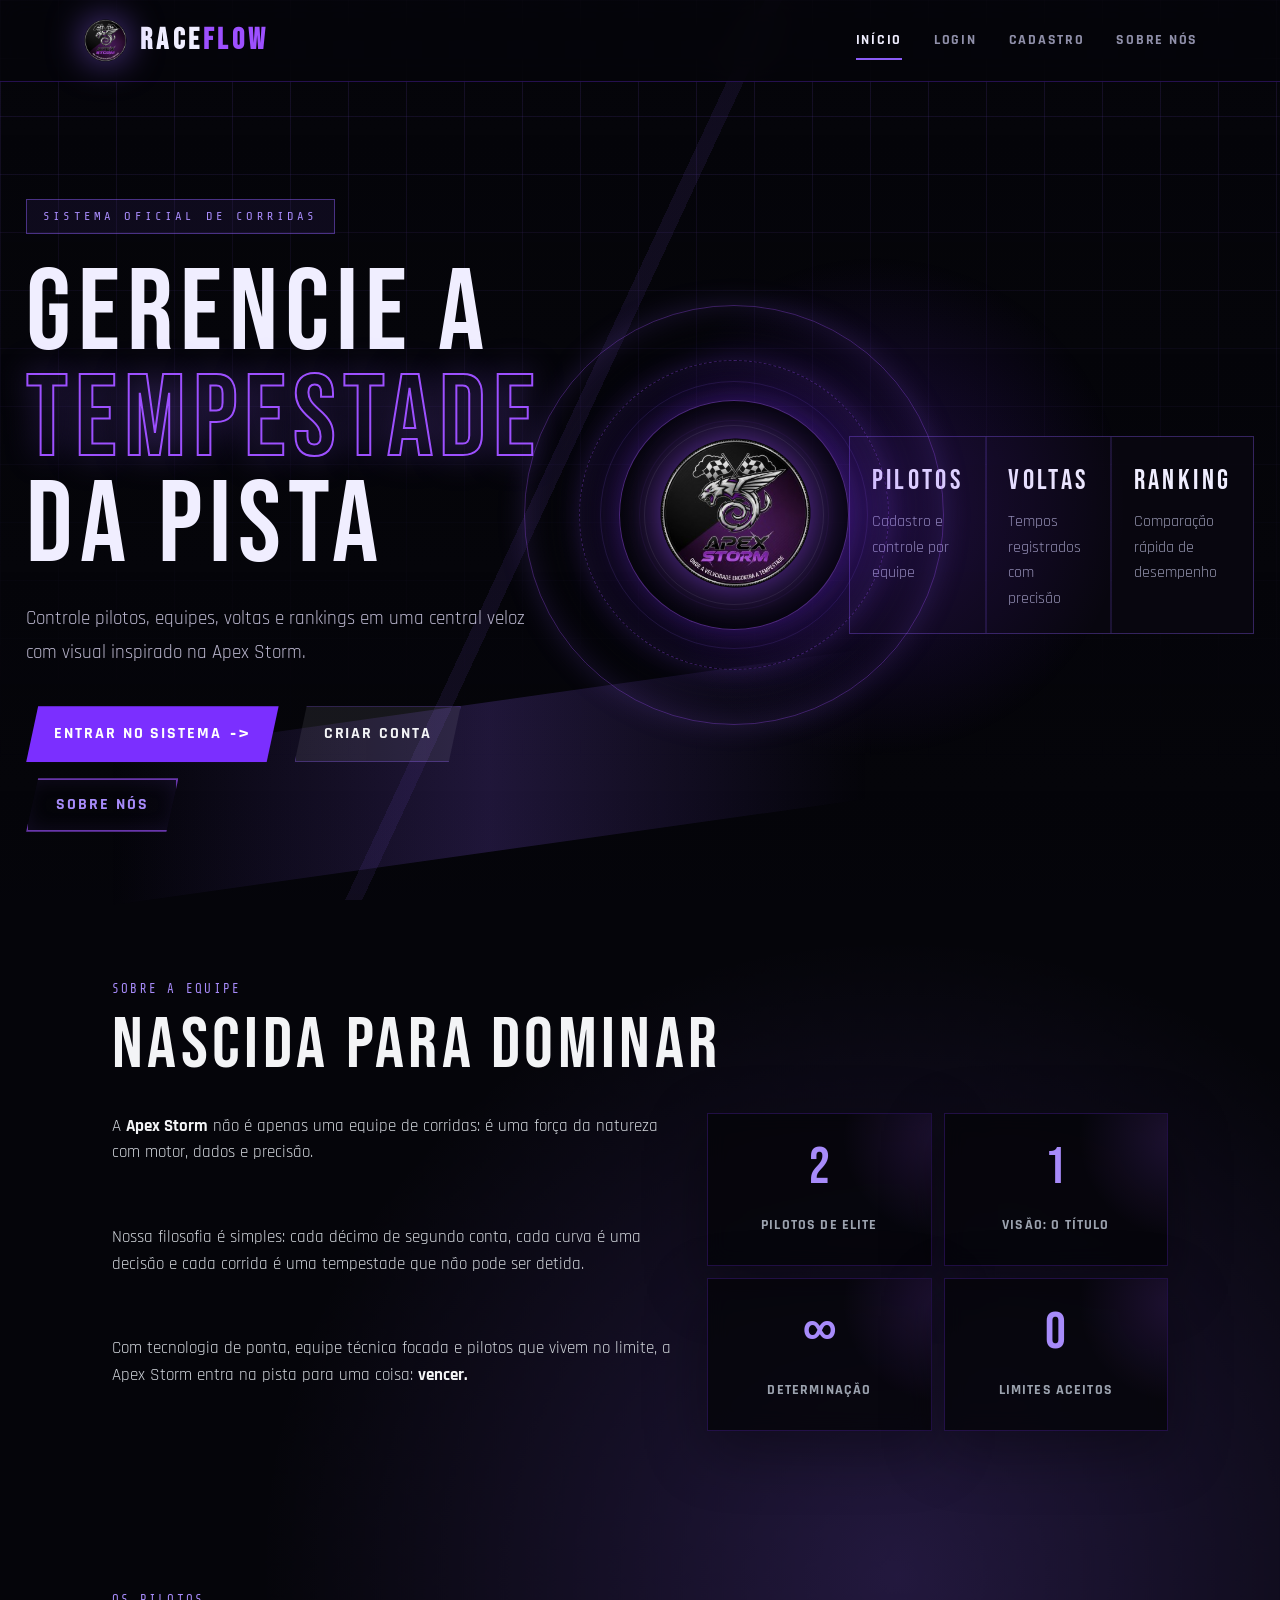
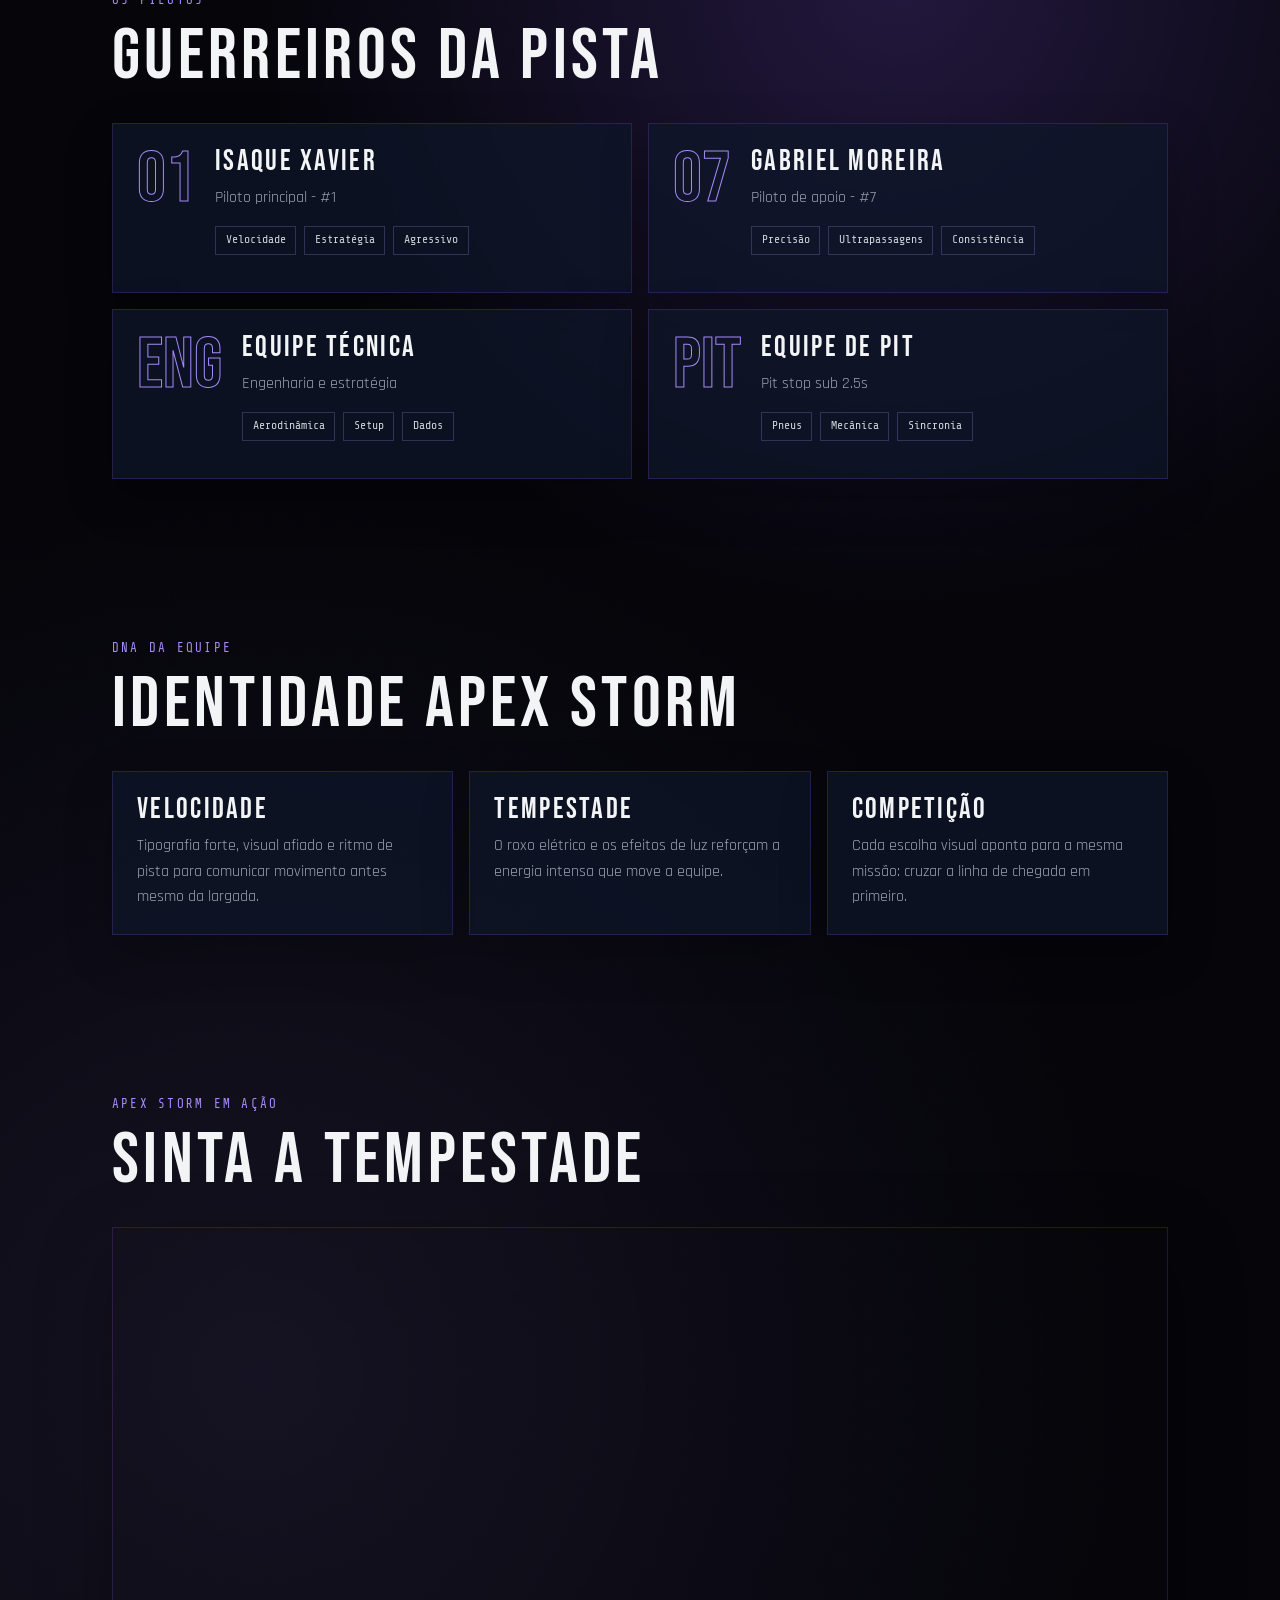
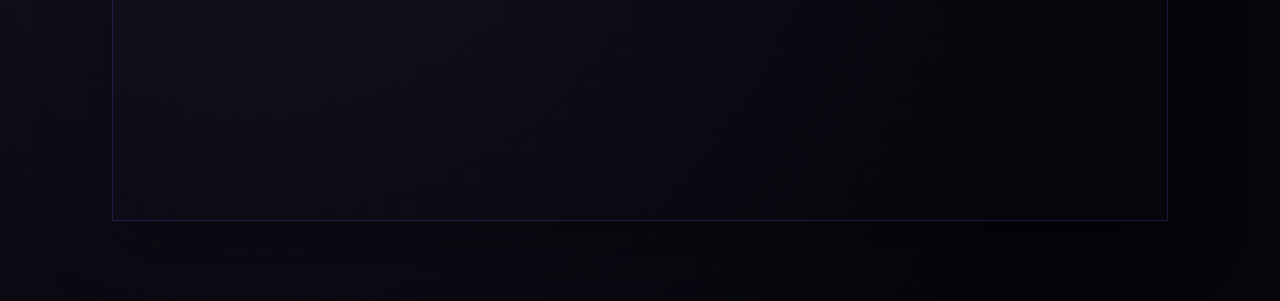
==== commit cc80b438: "aa" ====
--- a/index.html
+++ b/index.html
@@ -21,7 +21,7 @@
                     <a href="index.html" class="nav-link active">In&iacute;cio</a>
                     <a href="login.html" class="nav-link">Login</a>
                     <a href="cadastro.html" class="nav-link">Cadastro</a>
-                    <a href="sobre-nos.html" class="nav-link">Sobre N&oacute;s</a>
+                    <a href="#sobre-nos" class="nav-link">Sobre N&oacute;s</a>
                 </div>
             </div>
         </nav>
@@ -47,7 +47,7 @@
                                 <span class="btn-arrow">-&gt;</span>
                             </a>
                             <a href="cadastro.html" class="btn btn-secondary">Criar Conta</a>
-                            <a href="sobre-nos.html" class="btn btn-outline">Sobre N&oacute;s</a>
+                            <a href="#sobre-nos" class="btn btn-outline">Sobre N&oacute;s</a>
                         </div>
                     </div>
 
@@ -76,6 +76,139 @@
                     </div>
                 </div>
             </section>
+
+            <section id="sobre-nos" class="home-section about-section">
+                <div class="section-heading">
+                    <p class="section-kicker">Sobre a equipe</p>
+                    <h2>Nascida para dominar</h2>
+                </div>
+
+                <div class="about-grid">
+                    <div class="about-copy">
+                        <p>A <strong>Apex Storm</strong> n&atilde;o &eacute; apenas uma equipe de corridas: &eacute; uma for&ccedil;a da natureza com motor, dados e precis&atilde;o.</p>
+                        <p>Nossa filosofia &eacute; simples: cada d&eacute;cimo de segundo conta, cada curva &eacute; uma decis&atilde;o e cada corrida &eacute; uma tempestade que n&atilde;o pode ser detida.</p>
+                        <p>Com tecnologia de ponta, equipe t&eacute;cnica focada e pilotos que vivem no limite, a Apex Storm entra na pista para uma coisa: <strong>vencer.</strong></p>
+                    </div>
+
+                    <div class="about-stats" aria-label="N&uacute;meros da equipe">
+                        <div class="stat-card">
+                            <strong>2</strong>
+                            <span>Pilotos de elite</span>
+                        </div>
+                        <div class="stat-card">
+                            <strong>1</strong>
+                            <span>Vis&atilde;o: o t&iacute;tulo</span>
+                        </div>
+                        <div class="stat-card">
+                            <strong>&infin;</strong>
+                            <span>Determina&ccedil;&atilde;o</span>
+                        </div>
+                        <div class="stat-card">
+                            <strong>0</strong>
+                            <span>Limites aceitos</span>
+                        </div>
+                    </div>
+                </div>
+            </section>
+
+            <section id="pilotos" class="home-section drivers-section">
+                <div class="section-heading">
+                    <p class="section-kicker">Os pilotos</p>
+                    <h2>Guerreiros da pista</h2>
+                </div>
+
+                <div class="drivers-grid">
+                    <article class="driver-card">
+                        <span class="driver-number">01</span>
+                        <div>
+                            <h3>Isaque Xavier</h3>
+                            <p>Piloto principal - #1</p>
+                            <div class="driver-tags">
+                                <span>Velocidade</span>
+                                <span>Estrat&eacute;gia</span>
+                                <span>Agressivo</span>
+                            </div>
+                        </div>
+                    </article>
+
+                    <article class="driver-card">
+                        <span class="driver-number">07</span>
+                        <div>
+                            <h3>Gabriel Moreira</h3>
+                            <p>Piloto de apoio - #7</p>
+                            <div class="driver-tags">
+                                <span>Precis&atilde;o</span>
+                                <span>Ultrapassagens</span>
+                                <span>Consist&ecirc;ncia</span>
+                            </div>
+                        </div>
+                    </article>
+
+                    <article class="driver-card">
+                        <span class="driver-number">ENG</span>
+                        <div>
+                            <h3>Equipe t&eacute;cnica</h3>
+                            <p>Engenharia e estrat&eacute;gia</p>
+                            <div class="driver-tags">
+                                <span>Aerodin&acirc;mica</span>
+                                <span>Setup</span>
+                                <span>Dados</span>
+                            </div>
+                        </div>
+                    </article>
+
+                    <article class="driver-card">
+                        <span class="driver-number">PIT</span>
+                        <div>
+                            <h3>Equipe de pit</h3>
+                            <p>Pit stop sub 2.5s</p>
+                            <div class="driver-tags">
+                                <span>Pneus</span>
+                                <span>Mec&acirc;nica</span>
+                                <span>Sincronia</span>
+                            </div>
+                        </div>
+                    </article>
+                </div>
+            </section>
+
+            <section id="identidade" class="home-section identity-section">
+                <div class="section-heading">
+                    <p class="section-kicker">DNA da equipe</p>
+                    <h2>Identidade Apex Storm</h2>
+                </div>
+
+                <div class="identity-grid">
+                    <article class="identity-card">
+                        <h3>Velocidade</h3>
+                        <p>Tipografia forte, visual afiado e ritmo de pista para comunicar movimento antes mesmo da largada.</p>
+                    </article>
+                    <article class="identity-card">
+                        <h3>Tempestade</h3>
+                        <p>O roxo el&eacute;trico e os efeitos de luz refor&ccedil;am a energia intensa que move a equipe.</p>
+                    </article>
+                    <article class="identity-card">
+                        <h3>Competi&ccedil;&atilde;o</h3>
+                        <p>Cada escolha visual aponta para a mesma miss&atilde;o: cruzar a linha de chegada em primeiro.</p>
+                    </article>
+                </div>
+            </section>
+
+            <section id="video" class="home-section video-section">
+                <div class="section-heading">
+                    <p class="section-kicker">Apex Storm em a&ccedil;&atilde;o</p>
+                    <h2>Sinta a tempestade</h2>
+                </div>
+
+                <div class="video-frame">
+                    <iframe
+                        src="https://www.youtube.com/embed/m1qp6Tl3pZw?rel=0&modestbranding=1"
+                        title="Apex Storm - V&iacute;deo oficial"
+                        allow="accelerometer; autoplay; clipboard-write; encrypted-media; gyroscope; picture-in-picture"
+                        allowfullscreen>
+                    </iframe>
+                </div>
+            </section>
         </main>
     </div>
 
--- a/styles.css
+++ b/styles.css
@@ -531,6 +531,175 @@
 .metric-card span {
     color: #9090aa;
 }
+
+.home-section {
+    max-width: 1120px;
+    margin: 0 auto;
+    padding: 5rem 2rem;
+    position: relative;
+    z-index: 1;
+}
+
+.section-heading {
+    margin-bottom: 2rem;
+}
+
+.section-kicker {
+    color: var(--primary-light);
+    font-family: 'Share Tech Mono', monospace;
+    font-size: 0.78rem;
+    letter-spacing: 0.18em;
+    margin-bottom: 0.75rem;
+    text-transform: uppercase;
+}
+
+.section-heading h2 {
+    color: var(--text-primary);
+    font-family: 'Bebas Neue', sans-serif;
+    font-size: clamp(2.5rem, 6vw, 4.5rem);
+    font-weight: 400;
+    letter-spacing: 0.06em;
+    line-height: 0.95;
+    text-transform: uppercase;
+}
+
+.about-grid {
+    display: grid;
+    grid-template-columns: minmax(0, 1.1fr) minmax(280px, 0.9fr);
+    gap: 2rem;
+    align-items: stretch;
+}
+
+.about-copy {
+    color: var(--text-secondary);
+    display: grid;
+    gap: 1rem;
+    font-size: 1.05rem;
+}
+
+.about-copy strong {
+    color: var(--text-primary);
+}
+
+.about-stats {
+    display: grid;
+    grid-template-columns: repeat(2, minmax(0, 1fr));
+    gap: 0.75rem;
+}
+
+.stat-card,
+.driver-card,
+.identity-card {
+    background: rgba(15, 23, 42, 0.72);
+    border: 1px solid var(--border-color);
+    box-shadow: 0 18px 45px rgba(0, 0, 0, 0.24);
+}
+
+.stat-card {
+    min-height: 132px;
+    padding: 1.5rem;
+    display: flex;
+    flex-direction: column;
+    justify-content: center;
+}
+
+.stat-card strong {
+    color: var(--primary-light);
+    font-family: 'Bebas Neue', sans-serif;
+    font-size: 3.25rem;
+    font-weight: 400;
+    line-height: 1;
+}
+
+.stat-card span {
+    color: var(--text-tertiary);
+    font-size: 0.9rem;
+    font-weight: 700;
+    letter-spacing: 0.08em;
+    text-transform: uppercase;
+}
+
+.drivers-grid {
+    display: grid;
+    grid-template-columns: repeat(2, minmax(0, 1fr));
+    gap: 1rem;
+}
+
+.driver-card {
+    min-height: 170px;
+    padding: 1.5rem;
+    display: grid;
+    grid-template-columns: auto 1fr;
+    gap: 1.25rem;
+    align-items: start;
+}
+
+.driver-number {
+    color: transparent;
+    font-family: 'Bebas Neue', sans-serif;
+    font-size: 4.5rem;
+    line-height: 0.9;
+    -webkit-text-stroke: 1px var(--primary-light);
+}
+
+.driver-card h3,
+.identity-card h3 {
+    color: var(--text-primary);
+    font-family: 'Bebas Neue', sans-serif;
+    font-size: 1.8rem;
+    font-weight: 400;
+    letter-spacing: 0.08em;
+    line-height: 1;
+    margin-bottom: 0.5rem;
+    text-transform: uppercase;
+}
+
+.driver-card p,
+.identity-card p {
+    color: var(--text-tertiary);
+}
+
+.driver-tags {
+    display: flex;
+    flex-wrap: wrap;
+    gap: 0.5rem;
+    margin-top: 1rem;
+}
+
+.driver-tags span {
+    border: 1px solid rgba(167, 139, 250, 0.25);
+    color: var(--text-secondary);
+    font-family: 'Share Tech Mono', monospace;
+    font-size: 0.72rem;
+    padding: 0.25rem 0.6rem;
+}
+
+.identity-grid {
+    display: grid;
+    grid-template-columns: repeat(3, minmax(0, 1fr));
+    gap: 1rem;
+}
+
+.identity-card {
+    padding: 1.5rem;
+}
+
+.video-frame {
+    border: 1px solid var(--border-color);
+    box-shadow: 0 24px 70px rgba(0, 0, 0, 0.32);
+    overflow: hidden;
+    position: relative;
+    width: 100%;
+    aspect-ratio: 16 / 9;
+}
+
+.video-frame iframe {
+    border: 0;
+    height: 100%;
+    inset: 0;
+    position: absolute;
+    width: 100%;
+}
 
 @keyframes pulse {
     0%, 100% {
@@ -1938,6 +2107,24 @@
         margin-top: 1.5rem;
     }
 
+    .home-section {
+        padding: 3.5rem 1.25rem;
+    }
+
+    .about-grid,
+    .drivers-grid,
+    .identity-grid {
+        grid-template-columns: 1fr;
+    }
+
+    .about-stats {
+        grid-template-columns: repeat(2, minmax(0, 1fr));
+    }
+
+    .driver-card {
+        grid-template-columns: 1fr;
+    }
+
     .container-dashboard {
         grid-template-columns: 1fr;
     }
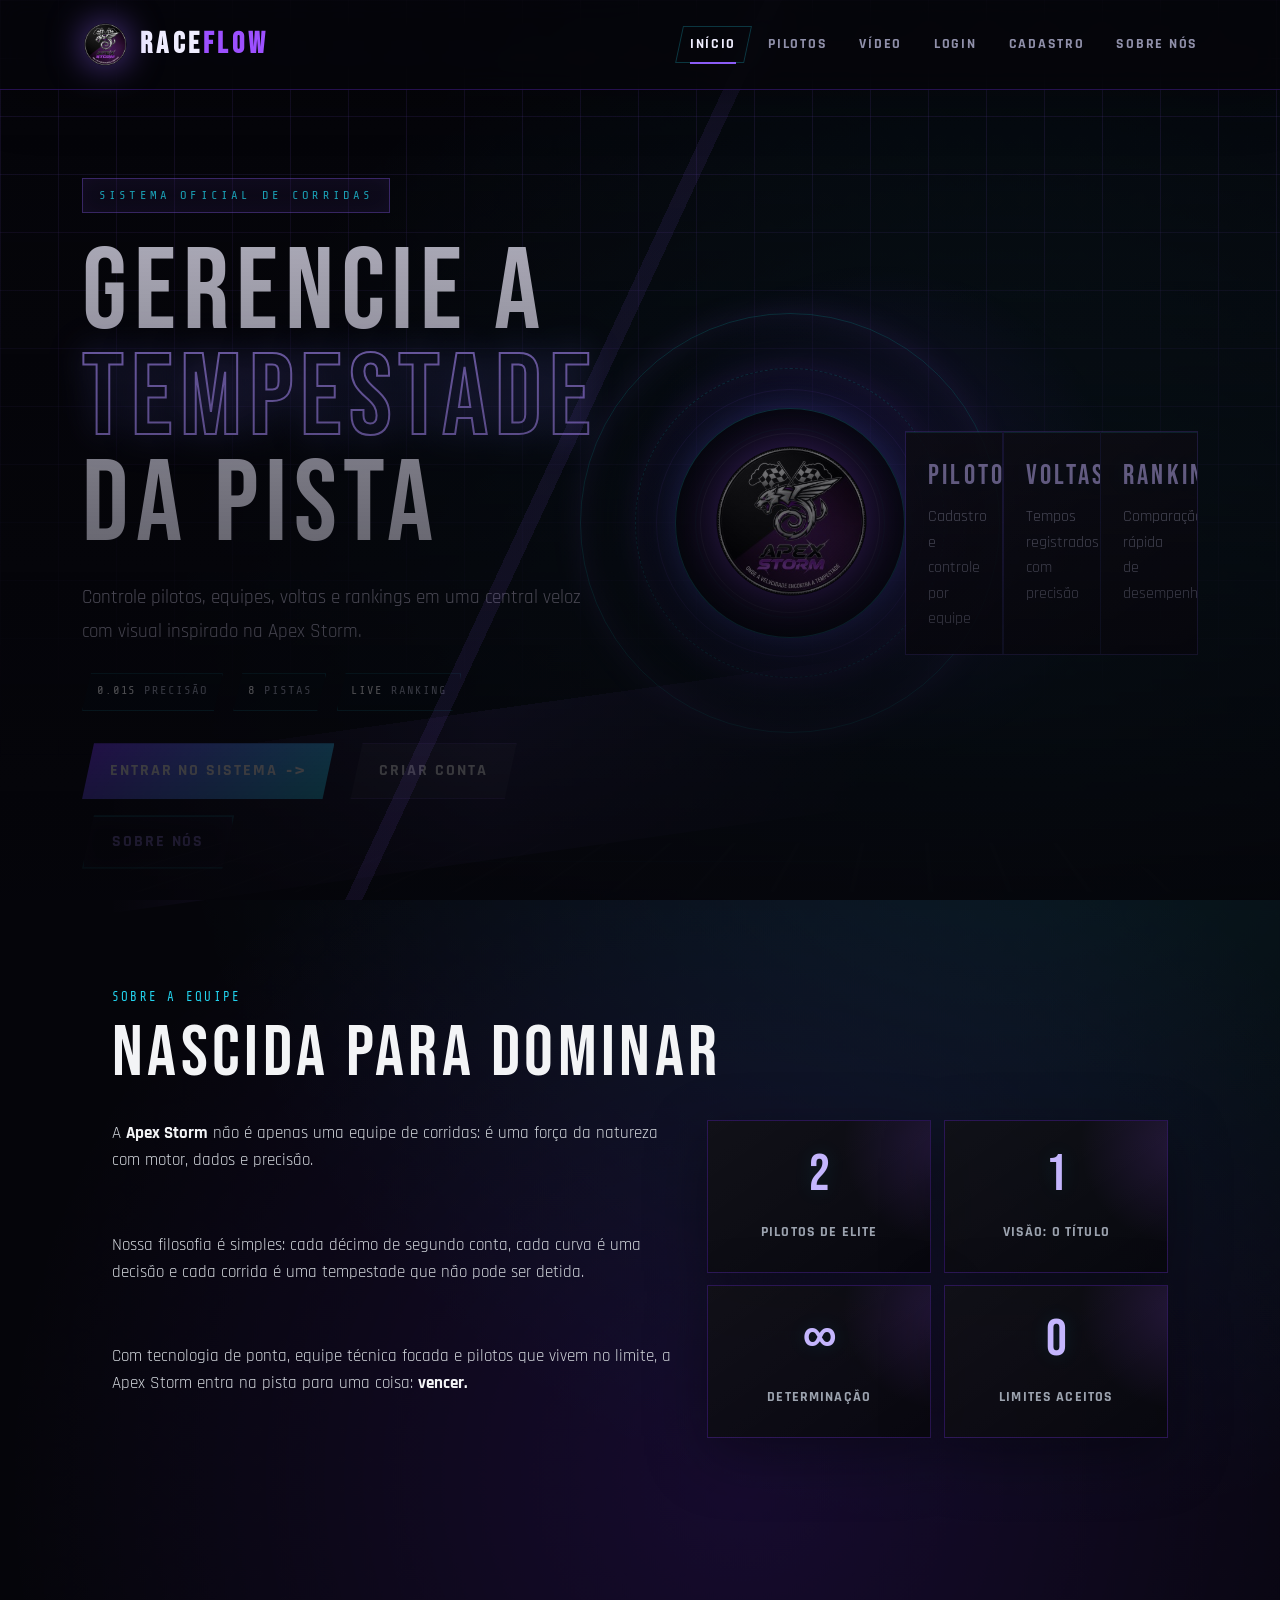
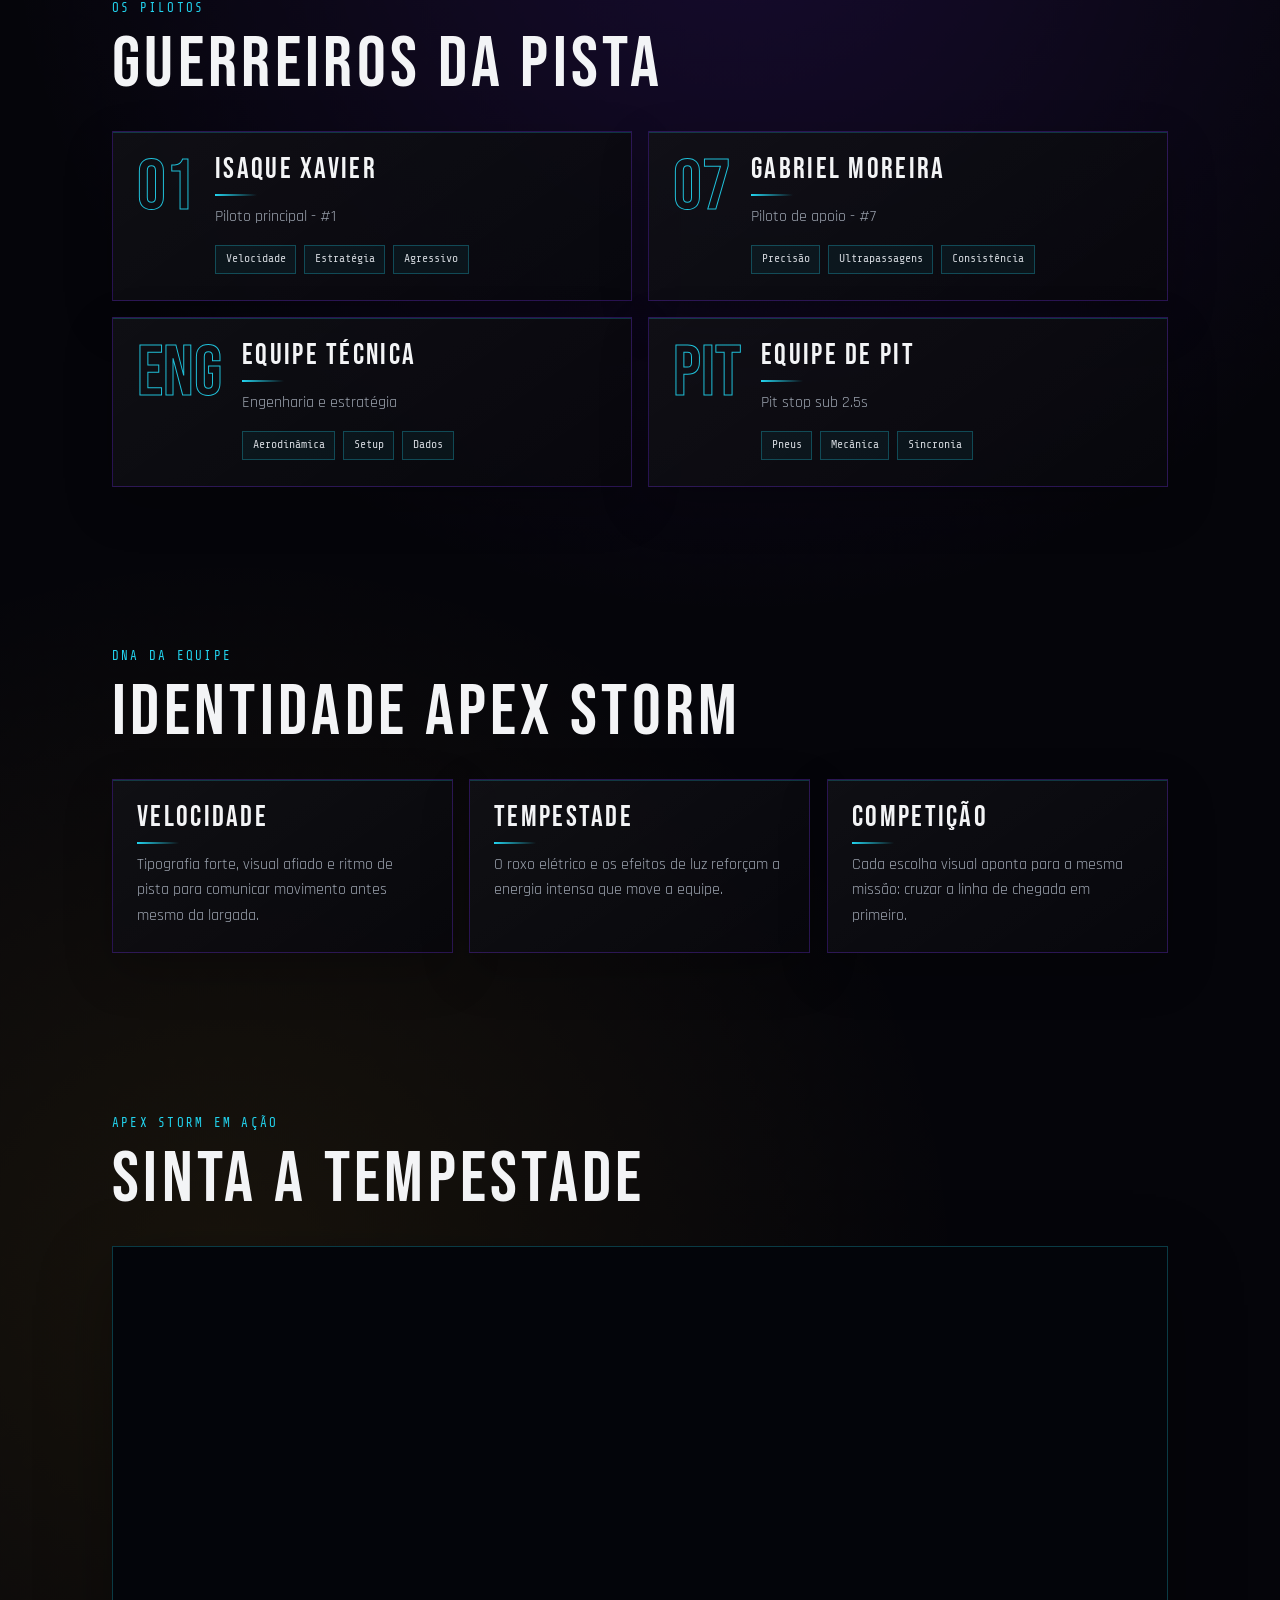
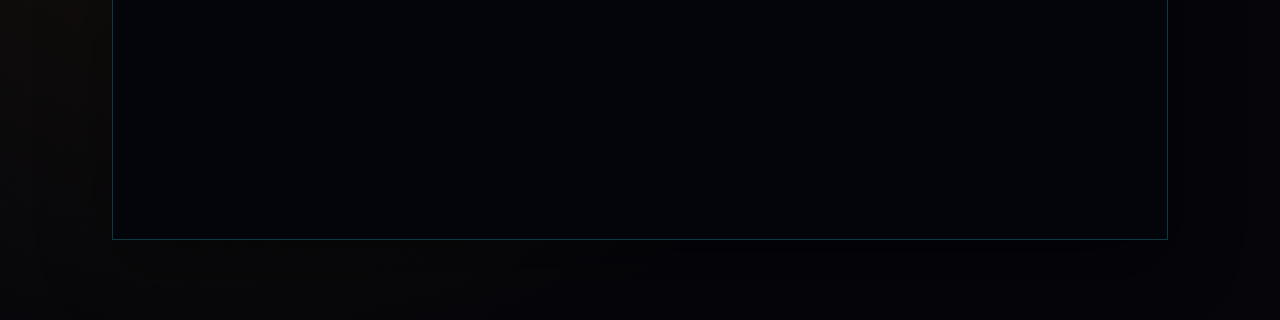
==== commit 89ce6e7a: "Front completo" ====
--- a/index.html
+++ b/index.html
@@ -3,7 +3,7 @@
 <head>
     <meta charset="UTF-8">
     <meta name="viewport" content="width=device-width, initial-scale=1.0">
-    <title>RaceFlow - Sistema de Corridas</title>
+        <title>RaceFlow - Sistema de Corridas</title>
     <link rel="preconnect" href="https://fonts.googleapis.com">
     <link rel="preconnect" href="https://fonts.gstatic.com" crossorigin>
     <link href="https://fonts.googleapis.com/css2?family=Bebas+Neue&family=Rajdhani:wght@400;500;600;700&family=Share+Tech+Mono&display=swap" rel="stylesheet">
@@ -18,7 +18,9 @@
                     <span class="logo-text">Race<span>Flow</span></span>
                 </a>
                 <div class="navbar-links">
-                    <a href="index.html" class="nav-link active">In&iacute;cio</a>
+                    <a href="#inicio" class="nav-link active">In&iacute;cio</a>
+                    <a href="#pilotos" class="nav-link">Pilotos</a>
+                    <a href="#video" class="nav-link">V&iacute;deo</a>
                     <a href="login.html" class="nav-link">Login</a>
                     <a href="cadastro.html" class="nav-link">Cadastro</a>
                     <a href="#sobre-nos" class="nav-link">Sobre N&oacute;s</a>
@@ -27,7 +29,7 @@
         </nav>
 
         <main>
-            <section class="hero home-hero">
+            <section id="inicio" class="hero home-hero">
                 <div class="home-glow home-glow-main"></div>
                 <div class="home-glow home-glow-track"></div>
 
@@ -41,6 +43,12 @@
                             Controle pilotos, equipes, voltas e rankings em uma central veloz com visual inspirado na Apex Storm.
                         </p>
 
+                        <div class="hero-telemetry" aria-label="Destaques RaceFlow">
+                            <span><strong>0.01s</strong> precis&atilde;o</span>
+                            <span><strong>8</strong> pistas</span>
+                            <span><strong>Live</strong> ranking</span>
+                        </div>
+
                         <div class="hero-buttons">
                             <a href="login.html" class="btn btn-primary">
                                 <span>Entrar no Sistema</span>
--- a/styles.css
+++ b/styles.css
@@ -157,6 +157,7 @@
     mask-image: linear-gradient(to bottom, rgba(0, 0, 0, 0.9), transparent 85%);
     pointer-events: none;
     z-index: 0;
+    animation: gridDrift 18s linear infinite;
 }
 
 .container-home::after {
@@ -171,12 +172,14 @@
 }
 
 .home-navbar {
-    position: relative;
+    position: sticky;
+    top: 0;
     z-index: 10;
     padding: 1.1rem 0;
     background: rgba(5, 5, 10, 0.78);
     border-bottom: 1px solid rgba(139, 92, 246, 0.28);
     backdrop-filter: blur(14px);
+    transition: padding 0.25s ease, background 0.25s ease, border-color 0.25s ease;
 }
 
 .home-navbar .navbar-container {
@@ -195,6 +198,13 @@
     border-radius: 50%;
     object-fit: cover;
     filter: drop-shadow(0 0 18px rgba(139, 92, 246, 0.65));
+    transition: transform 0.35s ease, filter 0.35s ease;
+}
+
+.home-logo:hover img,
+.brand-logo:hover img {
+    transform: rotate(-4deg) scale(1.06);
+    filter: drop-shadow(0 0 26px rgba(157, 80, 255, 0.9));
 }
 
 .home-logo .logo-text {
@@ -276,6 +286,7 @@
 .container-home .hero-text {
     position: relative;
     z-index: 2;
+    animation: slideFadeUp 0.85s ease both;
 }
 
 .hero-badge {
@@ -291,6 +302,8 @@
     font-size: 0.76rem;
     letter-spacing: 0.26em;
     text-transform: uppercase;
+    box-shadow: inset 0 0 20px rgba(139, 92, 246, 0.08);
+    animation: slideFadeUp 0.7s ease 0.08s both;
 }
 
 .container-home .hero-title {
@@ -303,6 +316,7 @@
     line-height: 0.92;
     text-transform: uppercase;
     color: #f0eeff;
+    animation: slideFadeUp 0.8s ease 0.16s both;
 }
 
 .container-home .hero-title span {
@@ -325,6 +339,7 @@
     color: #b7b3ca;
     font-size: 1.2rem;
     line-height: 1.8;
+    animation: slideFadeUp 0.8s ease 0.24s both;
 }
 
 .hero-buttons {
@@ -335,6 +350,7 @@
 
 .container-home .hero-buttons {
     gap: 1rem;
+    animation: slideFadeUp 0.8s ease 0.32s both;
 }
 
 .container-home .btn {
@@ -345,6 +361,8 @@
     font-weight: 700;
     letter-spacing: 0.12em;
     text-transform: uppercase;
+    transform: translateY(0);
+    transition: background 0.25s ease, border-color 0.25s ease, box-shadow 0.25s ease, transform 0.25s ease, color 0.25s ease;
 }
 
 .container-home .btn-primary {
@@ -354,6 +372,7 @@
 
 .container-home .btn-primary:hover {
     background: #9d50ff;
+    transform: translateY(-3px);
 }
 
 .container-home .btn-secondary {
@@ -364,6 +383,19 @@
 .container-home .btn-outline {
     border-color: rgba(157, 80, 255, 0.65);
     box-shadow: inset 0 0 20px rgba(139, 92, 246, 0.1);
+}
+
+.container-home .btn-secondary:hover,
+.container-home .btn-outline:hover {
+    transform: translateY(-3px);
+}
+
+.btn-arrow {
+    transition: transform 0.25s ease;
+}
+
+.btn:hover .btn-arrow {
+    transform: translateX(4px);
 }
 
 .hero-visual {
@@ -377,6 +409,7 @@
 .container-home .hero-visual {
     min-height: 470px;
     isolation: isolate;
+    animation: softFloat 6s ease-in-out infinite;
 }
 
 .neon-circle {
@@ -413,7 +446,7 @@
 }
 
 .hero-icon img {
-    max-width: 250epx;
+    max-width: 250px;
     height: auto;
     animation: pulse 4s ease-in-out infinite;
 }
@@ -455,6 +488,14 @@
     border-radius: 50%;
     background: rgba(5, 5, 10, 0.78);
     box-shadow: 0 0 55px rgba(123, 47, 255, 0.42);
+    animation: logoBreath 4.8s ease-in-out infinite;
+    transition: border-color 0.3s ease, box-shadow 0.3s ease, transform 0.3s ease;
+}
+
+.hero-logo-card:hover {
+    border-color: rgba(240, 238, 255, 0.35);
+    box-shadow: 0 0 72px rgba(157, 80, 255, 0.58);
+    transform: scale(1.035);
 }
 
 .hero-logo-card::before,
@@ -490,6 +531,7 @@
     width: 520px;
     height: 520px;
     background: radial-gradient(circle, rgba(123, 47, 255, 0.2), transparent 68%);
+    animation: glowSweep 7s ease-in-out infinite;
 }
 
 .home-glow-track {
@@ -499,6 +541,7 @@
     height: 150px;
     background: linear-gradient(90deg, transparent, rgba(139, 92, 246, 0.2), transparent);
     transform: skewY(-8deg);
+    animation: trackSlide 6s ease-in-out infinite;
 }
 
 .home-metrics {
@@ -515,6 +558,12 @@
     min-height: 112px;
     padding: 1.35rem;
     background: rgba(5, 5, 10, 0.86);
+    transition: background 0.25s ease, transform 0.25s ease;
+}
+
+.metric-card:hover {
+    background: rgba(20, 13, 36, 0.92);
+    transform: translateY(-4px);
 }
 
 .metric-card strong {
@@ -538,6 +587,7 @@
     padding: 5rem 2rem;
     position: relative;
     z-index: 1;
+    scroll-margin-top: 92px;
 }
 
 .section-heading {
@@ -593,6 +643,38 @@
     background: rgba(15, 23, 42, 0.72);
     border: 1px solid var(--border-color);
     box-shadow: 0 18px 45px rgba(0, 0, 0, 0.24);
+    overflow: hidden;
+    position: relative;
+    transition: border-color 0.25s ease, box-shadow 0.25s ease, transform 0.25s ease, background 0.25s ease;
+}
+
+.stat-card::after,
+.driver-card::after,
+.identity-card::after {
+    content: '';
+    position: absolute;
+    inset: 0;
+    background: linear-gradient(120deg, transparent 0 35%, rgba(167, 139, 250, 0.12) 45%, transparent 58% 100%);
+    opacity: 0;
+    transform: translateX(-35%);
+    transition: opacity 0.25s ease, transform 0.5s ease;
+    pointer-events: none;
+}
+
+.stat-card:hover,
+.driver-card:hover,
+.identity-card:hover {
+    background: rgba(18, 14, 34, 0.9);
+    border-color: rgba(167, 139, 250, 0.56);
+    box-shadow: 0 24px 70px rgba(123, 47, 255, 0.18);
+    transform: translateY(-5px);
+}
+
+.stat-card:hover::after,
+.driver-card:hover::after,
+.identity-card:hover::after {
+    opacity: 1;
+    transform: translateX(35%);
 }
 
 .stat-card {
@@ -672,6 +754,13 @@
     font-family: 'Share Tech Mono', monospace;
     font-size: 0.72rem;
     padding: 0.25rem 0.6rem;
+    transition: border-color 0.25s ease, color 0.25s ease, background 0.25s ease;
+}
+
+.driver-tags span:hover {
+    border-color: rgba(167, 139, 250, 0.7);
+    background: rgba(139, 92, 246, 0.12);
+    color: #f0eeff;
 }
 
 .identity-grid {
@@ -691,6 +780,13 @@
     position: relative;
     width: 100%;
     aspect-ratio: 16 / 9;
+    transition: border-color 0.25s ease, box-shadow 0.25s ease, transform 0.25s ease;
+}
+
+.video-frame:hover {
+    border-color: rgba(167, 139, 250, 0.62);
+    box-shadow: 0 26px 80px rgba(123, 47, 255, 0.22);
+    transform: translateY(-4px);
 }
 
 .video-frame iframe {
@@ -725,6 +821,90 @@
     to {
         transform: rotate(360deg);
     }
+}
+
+@keyframes gridDrift {
+    from {
+        background-position: 0 0, 0 0;
+    }
+    to {
+        background-position: 58px 58px, 58px 58px;
+    }
+}
+
+@keyframes slideFadeUp {
+    from {
+        opacity: 0;
+        transform: translateY(22px);
+    }
+    to {
+        opacity: 1;
+        transform: translateY(0);
+    }
+}
+
+@keyframes softFloat {
+    0%, 100% {
+        transform: translateY(0);
+    }
+    50% {
+        transform: translateY(-10px);
+    }
+}
+
+@keyframes logoBreath {
+    0%, 100% {
+        box-shadow: 0 0 55px rgba(123, 47, 255, 0.42);
+    }
+    50% {
+        box-shadow: 0 0 76px rgba(157, 80, 255, 0.58);
+    }
+}
+
+@keyframes glowSweep {
+    0%, 100% {
+        opacity: 0.85;
+        transform: translate3d(0, 0, 0) scale(1);
+    }
+    50% {
+        opacity: 1;
+        transform: translate3d(-18px, 12px, 0) scale(1.06);
+    }
+}
+
+@keyframes trackSlide {
+    0%, 100% {
+        opacity: 0.55;
+        transform: translateX(-20px) skewY(-8deg);
+    }
+    50% {
+        opacity: 0.95;
+        transform: translateX(24px) skewY(-8deg);
+    }
+}
+
+.reveal-on-scroll {
+    opacity: 0;
+    transform: translateY(24px);
+    transition: opacity 0.65s ease, transform 0.65s ease;
+    will-change: opacity, transform;
+}
+
+.reveal-on-scroll.is-visible {
+    opacity: 1;
+    transform: translateY(0);
+}
+
+.reveal-on-scroll:nth-child(2) {
+    transition-delay: 0.06s;
+}
+
+.reveal-on-scroll:nth-child(3) {
+    transition-delay: 0.12s;
+}
+
+.reveal-on-scroll:nth-child(4) {
+    transition-delay: 0.18s;
 }
 
 /* ===========================
@@ -2634,6 +2814,7 @@
 .modal-content {
     position: relative;
     overflow: hidden;
+    animation: slideFadeUp 0.7s ease both;
 }
 
 .auth-form::before,
@@ -2690,6 +2871,7 @@
     border-color: rgba(123, 47, 255, 0.28);
     background: rgba(0, 0, 0, 0.72);
     color: #ffffff;
+    transition: border-color 0.25s ease, box-shadow 0.25s ease, background 0.25s ease, transform 0.25s ease;
 }
 
 .form-group input:focus,
@@ -2697,6 +2879,7 @@
 .search-input:focus {
     border-color: #9d50ff;
     box-shadow: 0 0 22px rgba(123, 47, 255, 0.32);
+    transform: translateY(-1px);
 }
 
 .btn {
@@ -2717,11 +2900,16 @@
 
 .btn-primary:hover {
     background: #9d50ff;
+    transform: translateY(-3px);
 }
 
 .btn-secondary {
     background: rgba(240, 238, 255, 0.08);
     border: 1px solid rgba(123, 47, 255, 0.34);
+}
+
+.btn-secondary:hover {
+    transform: translateY(-3px);
 }
 
 .sidebar {
@@ -2741,6 +2929,7 @@
 
 .sidebar-menu a {
     color: #9090aa;
+    transition: color 0.25s ease, background 0.25s ease, border-color 0.25s ease, transform 0.25s ease;
 }
 
 .sidebar-menu a:hover,
@@ -2748,6 +2937,10 @@
     color: #f0eeff;
     background: rgba(123, 47, 255, 0.14);
     border-left-color: #9d50ff;
+}
+
+.sidebar-menu a:hover {
+    transform: translateX(3px);
 }
 
 .dashboard-content {
@@ -2804,6 +2997,7 @@
 .ranking-table tbody tr:hover,
 .admin-table tbody tr:hover {
     background: rgba(123, 47, 255, 0.11);
+    transform: scale(1.003);
 }
 
 .badge {
@@ -2831,6 +3025,7 @@
     box-shadow: 0 18px 60px rgba(0, 0, 0, 0.22);
     position: relative;
     overflow: hidden;
+    transition: border-color 0.25s ease, box-shadow 0.25s ease, transform 0.25s ease;
 }
 
 .analytics-insight-card::before {
@@ -2843,6 +3038,12 @@
     background: #7b2fff;
 }
 
+.analytics-insight-card:hover {
+    border-color: rgba(167, 139, 250, 0.58);
+    box-shadow: 0 24px 70px rgba(123, 47, 255, 0.18);
+    transform: translateY(-4px);
+}
+
 .analytics-insight-card strong,
 .analytics-insight-card em,
 .analytics-insight-card span {
@@ -2935,3 +3136,401 @@
         min-height: 280px;
     }
 }
+
+@media (prefers-reduced-motion: reduce) {
+    *,
+    *::before,
+    *::after {
+        animation-duration: 0.001ms !important;
+        animation-iteration-count: 1 !important;
+        scroll-behavior: auto !important;
+        transition-duration: 0.001ms !important;
+    }
+
+    .reveal-on-scroll {
+        opacity: 1;
+        transform: none;
+    }
+}
+
+/* ===========================
+   VISUAL POLISH
+   =========================== */
+:root {
+    --electric-cyan: #22D3EE;
+    --track-amber: #FBBF24;
+    --panel-edge: rgba(34, 211, 238, 0.24);
+}
+
+::selection {
+    background: rgba(34, 211, 238, 0.32);
+    color: #ffffff;
+}
+
+.container-home,
+.container-auth,
+.container-dashboard {
+    background:
+        radial-gradient(circle at 78% 20%, rgba(34, 211, 238, 0.11), transparent 28%),
+        radial-gradient(circle at 18% 82%, rgba(251, 191, 36, 0.08), transparent 24%),
+        radial-gradient(circle at 58% 42%, rgba(123, 47, 255, 0.15), transparent 34%),
+        #05050a;
+}
+
+.container-home main,
+.container-auth,
+.container-dashboard {
+    isolation: isolate;
+}
+
+.home-navbar,
+.navbar,
+.navbar-dark {
+    box-shadow: 0 16px 50px rgba(0, 0, 0, 0.22);
+}
+
+.home-navbar .navbar-container,
+.navbar-container {
+    min-height: 54px;
+}
+
+.container-home .nav-link::before,
+.nav-link::before {
+    content: '';
+    position: absolute;
+    inset: -0.45rem -0.7rem;
+    border: 1px solid transparent;
+    opacity: 0;
+    pointer-events: none;
+    transform: skewX(-12deg) scaleX(0.82);
+    transition: opacity 0.25s ease, transform 0.25s ease, border-color 0.25s ease;
+}
+
+.container-home .nav-link:hover::before,
+.container-home .nav-link.active::before,
+.nav-link:hover::before,
+.nav-link.active::before {
+    border-color: rgba(34, 211, 238, 0.24);
+    opacity: 1;
+    transform: skewX(-12deg) scaleX(1);
+}
+
+.home-hero::before {
+    content: '';
+    position: absolute;
+    left: 2rem;
+    right: 2rem;
+    bottom: 1rem;
+    height: 140px;
+    background:
+        linear-gradient(90deg, transparent, rgba(34, 211, 238, 0.34), transparent) 0 44% / 100% 1px no-repeat,
+        repeating-linear-gradient(115deg, transparent 0 34px, rgba(255, 255, 255, 0.06) 35px 38px, transparent 39px 72px);
+    opacity: 0.52;
+    transform: perspective(520px) rotateX(64deg);
+    transform-origin: bottom;
+    pointer-events: none;
+}
+
+.hero-badge,
+.section-kicker,
+.form-group label,
+.data-table th,
+.ranking-table th,
+.admin-table th {
+    color: var(--electric-cyan);
+}
+
+.container-home .hero-title span {
+    -webkit-text-stroke-color: #a78bfa;
+    filter: drop-shadow(0 0 18px rgba(34, 211, 238, 0.18));
+}
+
+.hero-telemetry {
+    display: flex;
+    flex-wrap: wrap;
+    gap: 0.65rem;
+    margin: -0.75rem 0 2rem;
+    animation: slideFadeUp 0.8s ease 0.28s both;
+}
+
+.hero-telemetry span {
+    min-height: 38px;
+    padding: 0.45rem 0.85rem;
+    border: 1px solid rgba(34, 211, 238, 0.28);
+    background: rgba(3, 14, 20, 0.62);
+    color: #aeb4c8;
+    font-family: 'Share Tech Mono', monospace;
+    font-size: 0.76rem;
+    letter-spacing: 0.08em;
+    text-transform: uppercase;
+    clip-path: polygon(9px 0, 100% 0, calc(100% - 9px) 100%, 0 100%);
+}
+
+.hero-telemetry strong {
+    color: #ffffff;
+    font-weight: 400;
+}
+
+.container-home .btn-primary,
+.btn-primary,
+.tab-btn.active,
+.user-badge,
+.rank-badge {
+    background: linear-gradient(135deg, #7b2fff, #22d3ee);
+    box-shadow: 0 0 30px rgba(34, 211, 238, 0.22), 0 0 26px rgba(123, 47, 255, 0.22);
+}
+
+.container-home .btn-outline,
+.btn-secondary,
+.btn-outline {
+    border-color: rgba(34, 211, 238, 0.34);
+}
+
+.container-home .btn:hover,
+.btn:hover {
+    filter: saturate(1.08);
+}
+
+.hero-logo-card,
+.auth-brand-mark {
+    border-color: rgba(34, 211, 238, 0.35);
+    box-shadow: 0 0 55px rgba(123, 47, 255, 0.36), 0 0 34px rgba(34, 211, 238, 0.18);
+}
+
+.speed-ring {
+    border-color: rgba(34, 211, 238, 0.28);
+}
+
+.home-metrics,
+.about-stats,
+.drivers-grid,
+.identity-grid,
+.analytics-insights,
+.stats-grid,
+.dashboard-grid,
+.track-grid {
+    align-items: stretch;
+}
+
+.metric-card,
+.stat-card,
+.driver-card,
+.identity-card,
+.analytics-insight-card,
+.track-pilot-table-card,
+.ranking-track-card,
+.card,
+.auth-form,
+.modal-content,
+.dashboard-header,
+.section-header {
+    border-color: rgba(123, 47, 255, 0.28);
+    background:
+        linear-gradient(145deg, rgba(255, 255, 255, 0.045), rgba(255, 255, 255, 0.01)),
+        rgba(5, 5, 10, 0.86);
+}
+
+.metric-card::before,
+.driver-card::before,
+.identity-card::before,
+.analytics-insight-card::after,
+.track-card::after {
+    content: '';
+    position: absolute;
+    inset: 0;
+    border-top: 1px solid rgba(34, 211, 238, 0.22);
+    pointer-events: none;
+}
+
+.metric-card,
+.track-card {
+    position: relative;
+    overflow: hidden;
+}
+
+.metric-card strong,
+.stat-card strong,
+.stat-value,
+.stat-number,
+.highlight,
+.rank-time {
+    color: #c4b5fd;
+    text-shadow: 0 0 20px rgba(34, 211, 238, 0.12);
+}
+
+.driver-number {
+    -webkit-text-stroke-color: var(--electric-cyan);
+    opacity: 0.9;
+}
+
+.driver-tags span {
+    border-color: rgba(34, 211, 238, 0.28);
+    background: rgba(34, 211, 238, 0.055);
+}
+
+.identity-card h3::after,
+.driver-card h3::after,
+.analytics-insight-card strong::after {
+    content: '';
+    display: block;
+    width: 42px;
+    height: 2px;
+    margin-top: 0.55rem;
+    background: linear-gradient(90deg, var(--electric-cyan), transparent);
+}
+
+.video-frame {
+    border-color: rgba(34, 211, 238, 0.26);
+    background: #03050a;
+}
+
+.auth-wrapper {
+    gap: clamp(2rem, 5vw, 4rem);
+}
+
+.auth-visual::before {
+    content: '';
+    position: absolute;
+    width: min(520px, 80vw);
+    aspect-ratio: 1;
+    border: 1px solid rgba(34, 211, 238, 0.16);
+    border-radius: 50%;
+    pointer-events: none;
+    transform: rotate(-16deg);
+}
+
+.auth-form {
+    max-width: 560px;
+}
+
+.form-group input,
+.form-group select,
+.search-input {
+    min-height: 48px;
+    border-color: rgba(34, 211, 238, 0.22);
+}
+
+.form-group input:hover,
+.form-group select:hover,
+.search-input:hover {
+    border-color: rgba(34, 211, 238, 0.42);
+}
+
+.input-icon {
+    color: var(--electric-cyan);
+    opacity: 0.8;
+}
+
+.form-remember,
+.form-checkbox {
+    color: #b7b3ca;
+}
+
+.alert {
+    border-radius: 0;
+    border-left-width: 3px;
+}
+
+.dashboard-header {
+    min-height: 116px;
+}
+
+.dashboard-header,
+.section-header,
+.card {
+    position: relative;
+}
+
+.dashboard-header::after,
+.section-header::after,
+.card::after {
+    content: '';
+    position: absolute;
+    right: 1rem;
+    top: 1rem;
+    width: 52px;
+    height: 10px;
+    border-top: 1px solid rgba(34, 211, 238, 0.38);
+    border-right: 1px solid rgba(34, 211, 238, 0.38);
+    pointer-events: none;
+}
+
+.sidebar-menu a {
+    margin: 0.15rem 0.75rem;
+    border: 1px solid transparent;
+    border-left: 3px solid transparent;
+}
+
+.sidebar-menu a:hover,
+.sidebar-menu a.active {
+    border-color: rgba(34, 211, 238, 0.16);
+    border-left-color: var(--electric-cyan);
+}
+
+.stat-card {
+    min-height: 128px;
+}
+
+.stat-icon {
+    filter: drop-shadow(0 0 14px rgba(34, 211, 238, 0.24));
+}
+
+.track-summary {
+    border: 1px solid rgba(34, 211, 238, 0.16);
+    background: rgba(34, 211, 238, 0.055);
+}
+
+.data-table tbody tr,
+.ranking-table tbody tr,
+.admin-table tbody tr {
+    transition: background 0.22s ease, transform 0.22s ease, box-shadow 0.22s ease;
+}
+
+.data-table tbody tr:hover,
+.ranking-table tbody tr:hover,
+.admin-table tbody tr:hover {
+    box-shadow: inset 3px 0 0 var(--electric-cyan);
+}
+
+.toast {
+    border: 1px solid rgba(255, 255, 255, 0.2);
+    box-shadow: 0 18px 45px rgba(0, 0, 0, 0.35);
+}
+
+@media (max-width: 768px) {
+    .home-hero::before {
+        left: 1rem;
+        right: 1rem;
+        bottom: 0;
+        height: 90px;
+    }
+
+    .hero-telemetry {
+        justify-content: center;
+        margin-bottom: 1.5rem;
+    }
+
+    .hero-telemetry span {
+        flex: 1 1 145px;
+        text-align: center;
+    }
+
+    .dashboard-header::after,
+    .section-header::after,
+    .card::after {
+        display: none;
+    }
+}
+
+@media (max-width: 480px) {
+    .hero-telemetry {
+        display: grid;
+        grid-template-columns: 1fr;
+    }
+
+    .container-home .btn,
+    .btn {
+        justify-content: center;
+        width: 100%;
+    }
+}
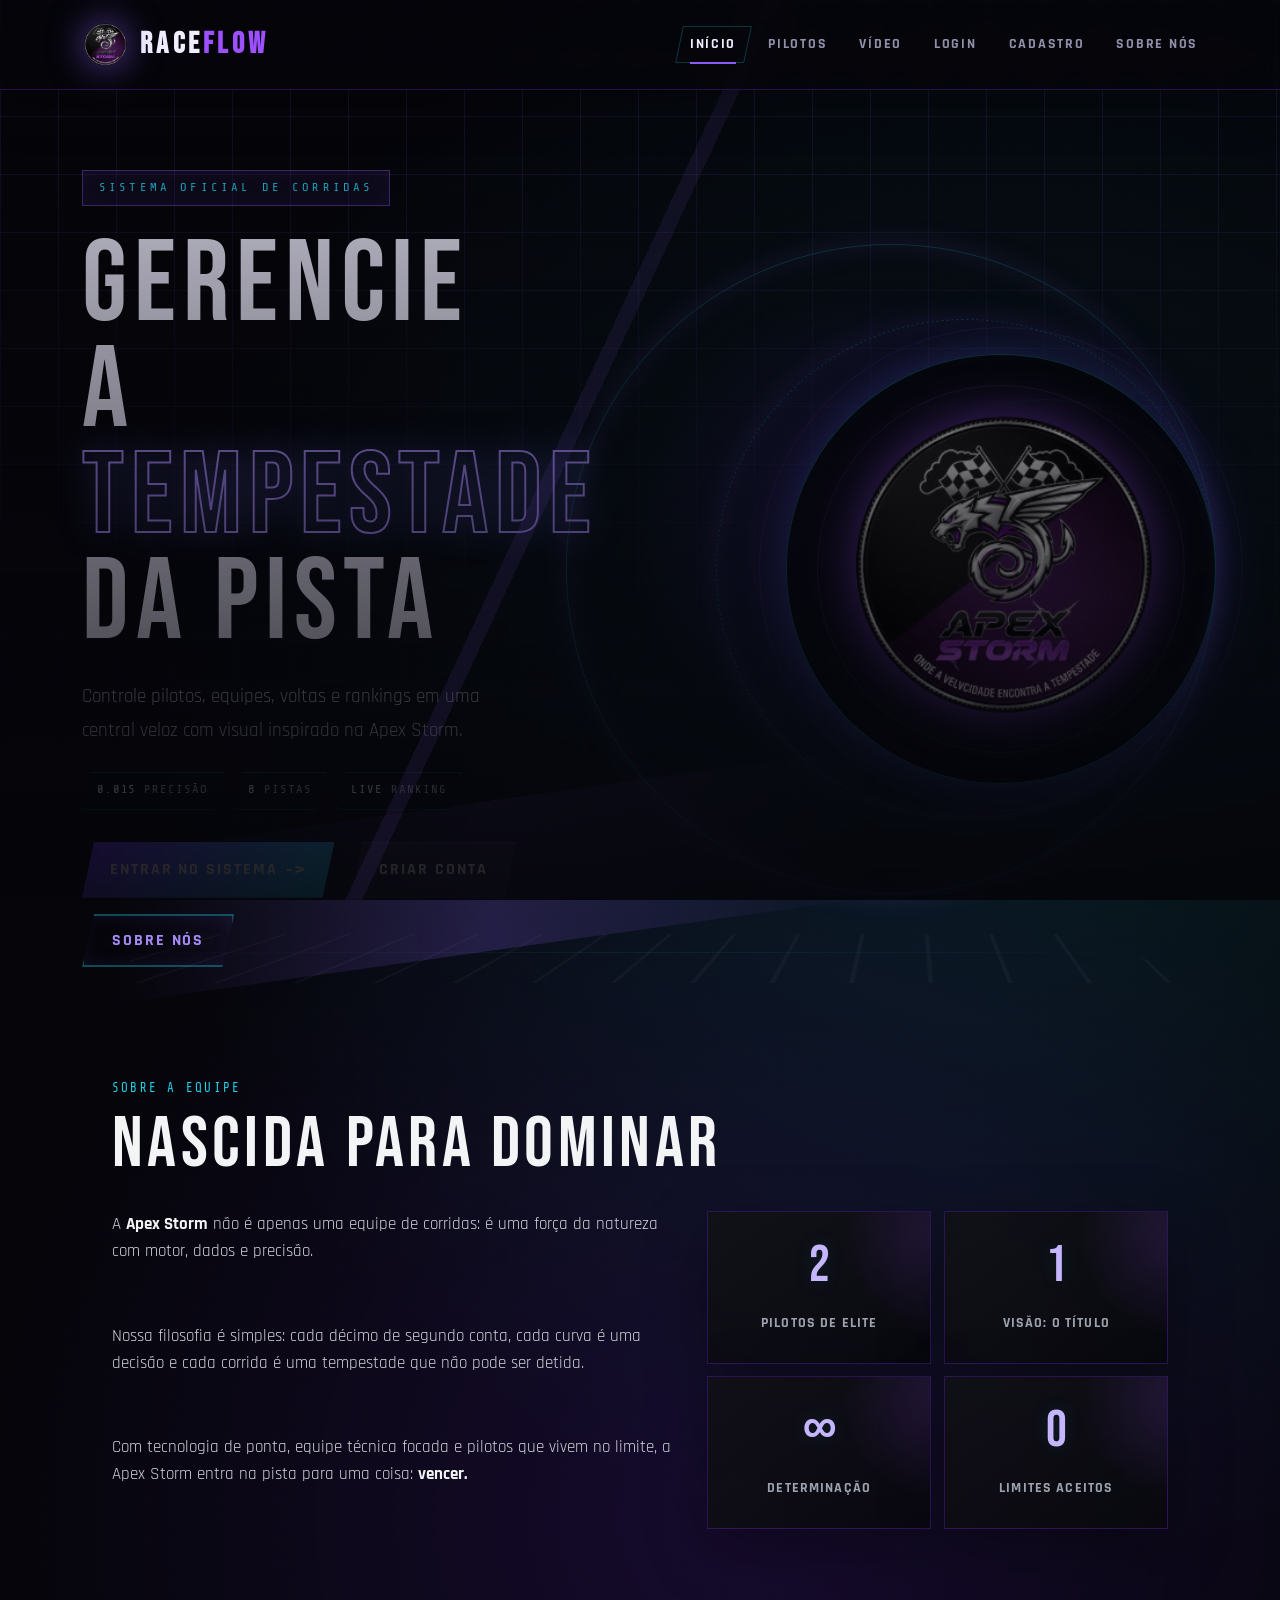
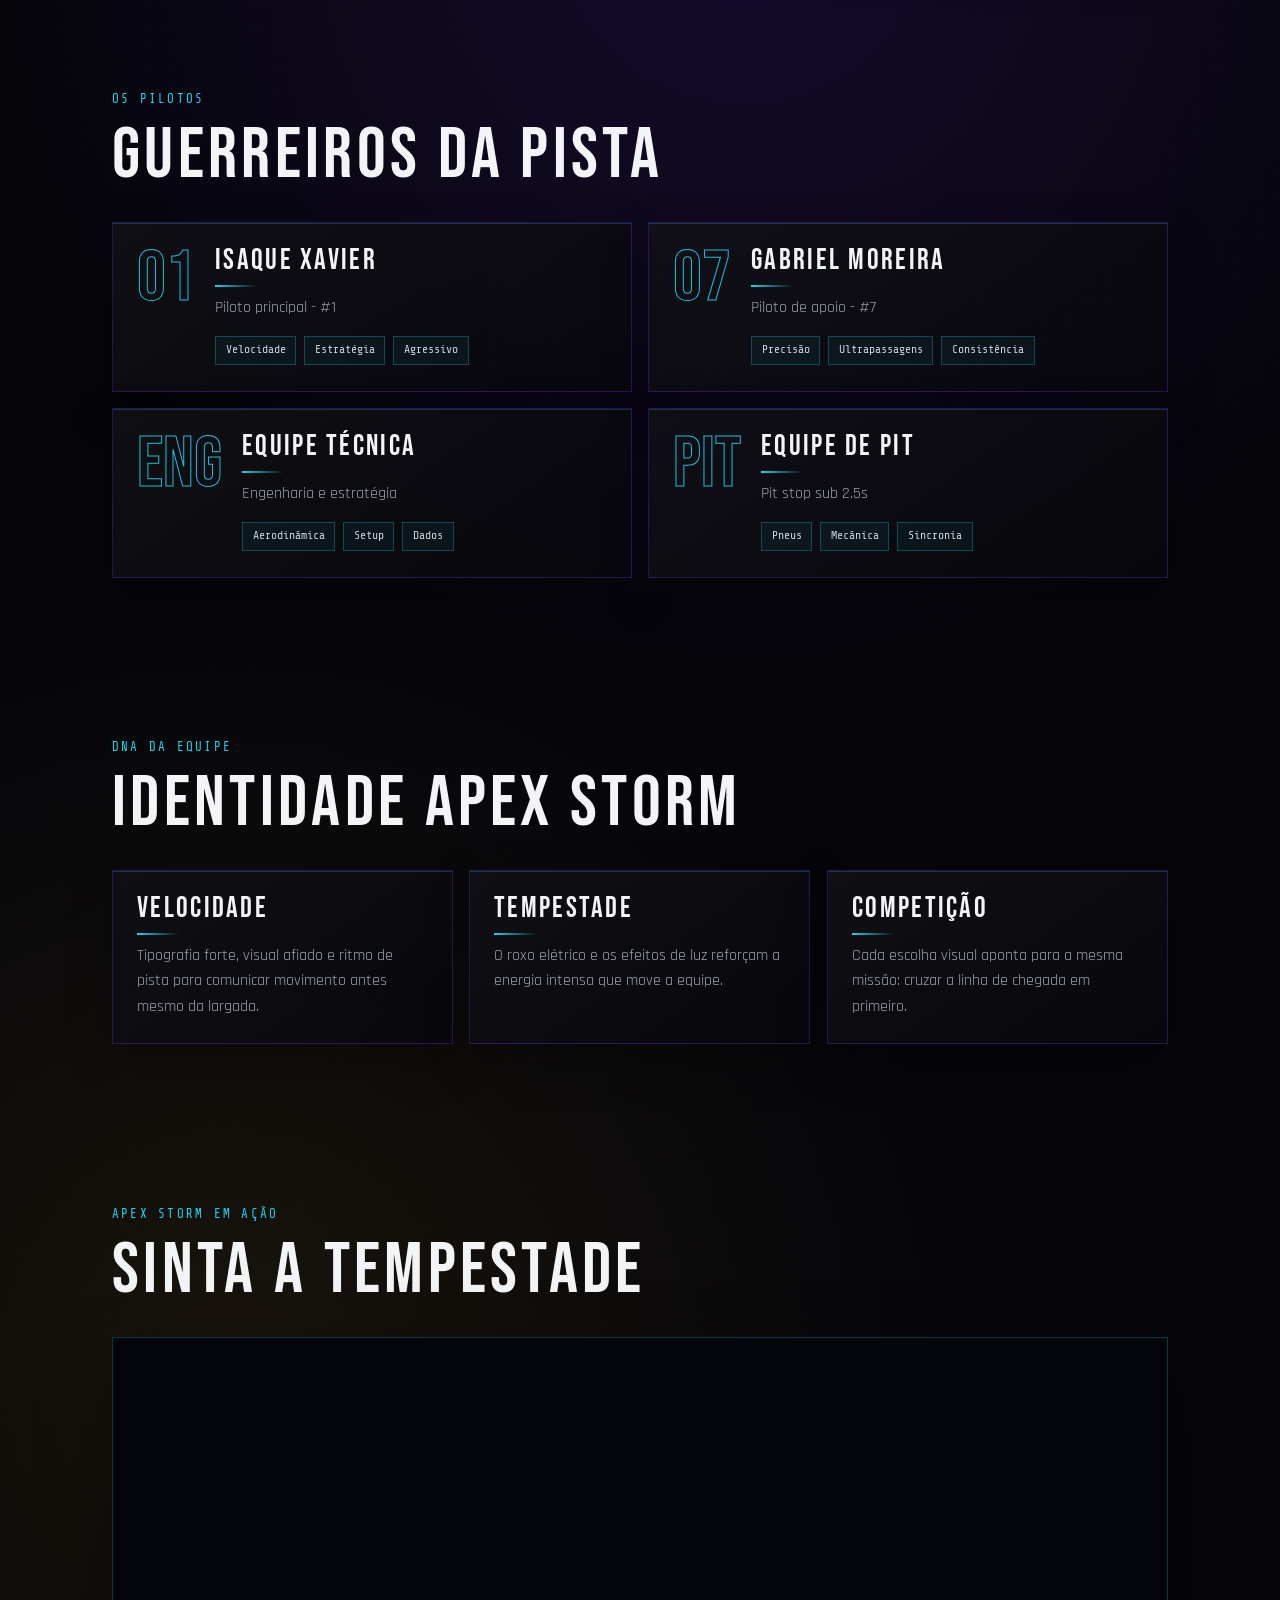
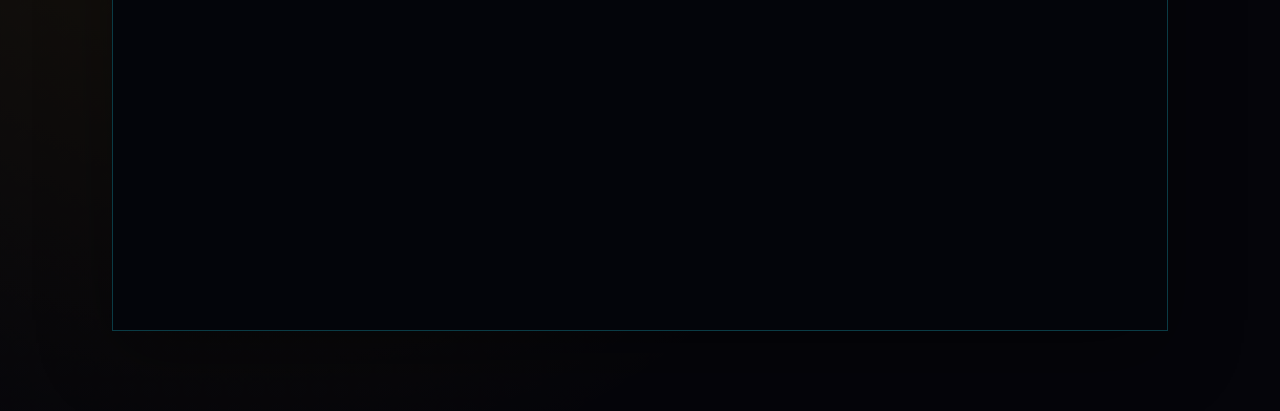
==== commit e876d252: "a" ====
--- a/index.html
+++ b/index.html
@@ -69,20 +69,6 @@
                     </div>
                 </div>
 
-                <div class="home-metrics" aria-label="Recursos do sistema">
-                    <div class="metric-card">
-                        <strong>Pilotos</strong>
-                        <span>Cadastro e controle por equipe</span>
-                    </div>
-                    <div class="metric-card">
-                        <strong>Voltas</strong>
-                        <span>Tempos registrados com precis&atilde;o</span>
-                    </div>
-                    <div class="metric-card">
-                        <strong>Ranking</strong>
-                        <span>Compara&ccedil;&atilde;o r&aacute;pida de desempenho</span>
-                    </div>
-                </div>
             </section>
 
             <section id="sobre-nos" class="home-section about-section">
--- a/styles.css
+++ b/styles.css
@@ -280,7 +280,8 @@
 }
 
 .container-home .hero-content {
-    gap: clamp(2rem, 6vw, 5rem);
+    grid-template-columns: minmax(0, 0.88fr) minmax(360px, 1.12fr);
+    gap: clamp(2rem, 7vw, 6rem);
 }
 
 .container-home .hero-text {
@@ -407,9 +408,11 @@
 }
 
 .container-home .hero-visual {
-    min-height: 470px;
+    min-height: 540px;
     isolation: isolate;
-    animation: softFloat 6s ease-in-out infinite;
+    justify-content: flex-end;
+    transform: translateX(clamp(-0.35rem, 1.4vw, 1.15rem));
+    animation: logoStageFloat 5.2s ease-in-out infinite;
 }
 
 .neon-circle {
@@ -459,22 +462,23 @@
 }
 
 .ring-outer {
-    width: min(420px, 78vw);
-    height: min(420px, 78vw);
-    animation: pulse 5s ease-in-out infinite;
+    width: min(650px, 88vw);
+    height: min(650px, 88vw);
+    animation: pulse 3.6s ease-in-out infinite, spinSlow 17s linear infinite, ringFlicker 2.15s ease-in-out infinite;
 }
 
 .ring-middle {
-    width: min(310px, 58vw);
-    height: min(310px, 58vw);
+    width: min(500px, 72vw);
+    height: min(500px, 72vw);
     border-style: dashed;
-    animation: spinSlow 20s linear infinite;
+    animation: spinSlow 10s linear infinite reverse, ringFlicker 2.55s ease-in-out infinite;
 }
 
 .ring-inner {
-    width: min(190px, 38vw);
-    height: min(190px, 38vw);
+    width: min(340px, 52vw);
+    height: min(340px, 52vw);
     background: radial-gradient(circle, rgba(123, 47, 255, 0.24), transparent 64%);
+    animation: ringSpark 2.25s ease-in-out infinite, spinSlow 13s linear infinite;
 }
 
 .hero-logo-card {
@@ -482,13 +486,13 @@
     z-index: 2;
     display: grid;
     place-items: center;
-    width: min(230px, 48vw);
+    width: min(430px, 68vw);
     aspect-ratio: 1;
     border: 1px solid rgba(157, 80, 255, 0.45);
     border-radius: 50%;
     background: rgba(5, 5, 10, 0.78);
-    box-shadow: 0 0 55px rgba(123, 47, 255, 0.42);
-    animation: logoBreath 4.8s ease-in-out infinite;
+    box-shadow: 0 0 74px rgba(123, 47, 255, 0.48);
+    animation: logoBreath 2.9s ease-in-out infinite, logoTilt 4.5s ease-in-out infinite, logoNudge 2.15s ease-in-out infinite, logoAuraPop 3.4s ease-in-out infinite;
     transition: border-color 0.3s ease, box-shadow 0.3s ease, transform 0.3s ease;
 }
 
@@ -502,22 +506,31 @@
 .hero-logo-card::after {
     content: '';
     position: absolute;
-    inset: -20px;
+    inset: -28px;
     border: 1px solid rgba(139, 92, 246, 0.14);
     border-radius: 50%;
 }
 
 .hero-logo-card::after {
-    inset: 24px;
+    inset: 30px;
     border-color: rgba(240, 238, 255, 0.08);
 }
 
+.hero-logo-card::before {
+    animation: scanOrbit 2.8s linear infinite, ringFlicker 2.1s ease-in-out infinite;
+}
+
+.hero-logo-card::after {
+    animation: scanOrbit 4s linear reverse infinite, ringFlicker 2.45s ease-in-out infinite;
+}
+
 .hero-logo-card img {
-    width: 72%;
-    height: 72%;
+    width: 76%;
+    height: 76%;
     border-radius: 50%;
     object-fit: cover;
     filter: drop-shadow(0 0 24px rgba(157, 80, 255, 0.7));
+    animation: logoFlash 2s ease-in-out infinite, logoPulseZoom 3.2s ease-in-out infinite, logoMicroSpin 7s ease-in-out infinite;
 }
 
 .home-glow {
@@ -852,12 +865,119 @@
     }
 }
 
+@keyframes logoStageFloat {
+    0%, 100% {
+        transform: translateX(clamp(-0.35rem, 1.4vw, 1.15rem)) translateY(0) rotate(0deg);
+    }
+    50% {
+        transform: translateX(clamp(0rem, 2vw, 1.6rem)) translateY(-14px) rotate(1.5deg);
+    }
+}
+
 @keyframes logoBreath {
     0%, 100% {
-        box-shadow: 0 0 55px rgba(123, 47, 255, 0.42);
+        box-shadow: 0 0 70px rgba(123, 47, 255, 0.5), 0 0 34px rgba(34, 211, 238, 0.18);
     }
     50% {
-        box-shadow: 0 0 76px rgba(157, 80, 255, 0.58);
+        box-shadow: 0 0 104px rgba(157, 80, 255, 0.7), 0 0 58px rgba(34, 211, 238, 0.34);
+    }
+}
+
+@keyframes logoTilt {
+    0%, 100% {
+        rotate: 0deg;
+    }
+    35% {
+        rotate: -3.2deg;
+    }
+    70% {
+        rotate: 3deg;
+    }
+}
+
+@keyframes logoFlash {
+    0%, 100% {
+        filter: drop-shadow(0 0 28px rgba(157, 80, 255, 0.78)) saturate(1.04);
+    }
+    50% {
+        filter: drop-shadow(0 0 50px rgba(34, 211, 238, 0.94)) saturate(1.36);
+    }
+}
+
+@keyframes logoNudge {
+    0%, 100% {
+        translate: 0 0;
+    }
+    45% {
+        translate: -7px -4px;
+    }
+    72% {
+        translate: 5px 2px;
+    }
+}
+
+@keyframes logoPulseZoom {
+    0%, 100% {
+        transform: scale(1);
+    }
+    50% {
+        transform: scale(1.075);
+    }
+}
+
+@keyframes logoAuraPop {
+    0%, 100% {
+        outline: 0 solid rgba(34, 211, 238, 0);
+    }
+    45% {
+        outline: 12px solid rgba(34, 211, 238, 0.055);
+    }
+    70% {
+        outline: 4px solid rgba(157, 80, 255, 0.12);
+    }
+}
+
+@keyframes logoMicroSpin {
+    0%, 100% {
+        rotate: 0deg;
+    }
+    30% {
+        rotate: -1.8deg;
+    }
+    66% {
+        rotate: 2.2deg;
+    }
+}
+
+@keyframes ringSpark {
+    0%, 100% {
+        opacity: 0.72;
+        transform: scale(1);
+    }
+    50% {
+        opacity: 1;
+        transform: scale(1.18);
+    }
+}
+
+@keyframes ringFlicker {
+    0%, 100% {
+        opacity: 0.72;
+        box-shadow: inset 0 0 28px rgba(139, 92, 246, 0.14), 0 0 28px rgba(139, 92, 246, 0.18);
+    }
+    40% {
+        opacity: 1;
+        box-shadow: inset 0 0 34px rgba(34, 211, 238, 0.18), 0 0 42px rgba(34, 211, 238, 0.24);
+    }
+    62% {
+        opacity: 0.84;
+        box-shadow: inset 0 0 30px rgba(157, 80, 255, 0.2), 0 0 36px rgba(157, 80, 255, 0.28);
+    }
+}
+
+@keyframes scanOrbit {
+    to {
+        transform: rotate(360deg);
     }
 }
 
@@ -2214,6 +2334,9 @@
 
     .container-home .hero-visual {
         min-height: 360px;
+        justify-content: center;
+        transform: none;
+        animation: softFloat 6s ease-in-out infinite;
     }
 
     .auth-wrapper {
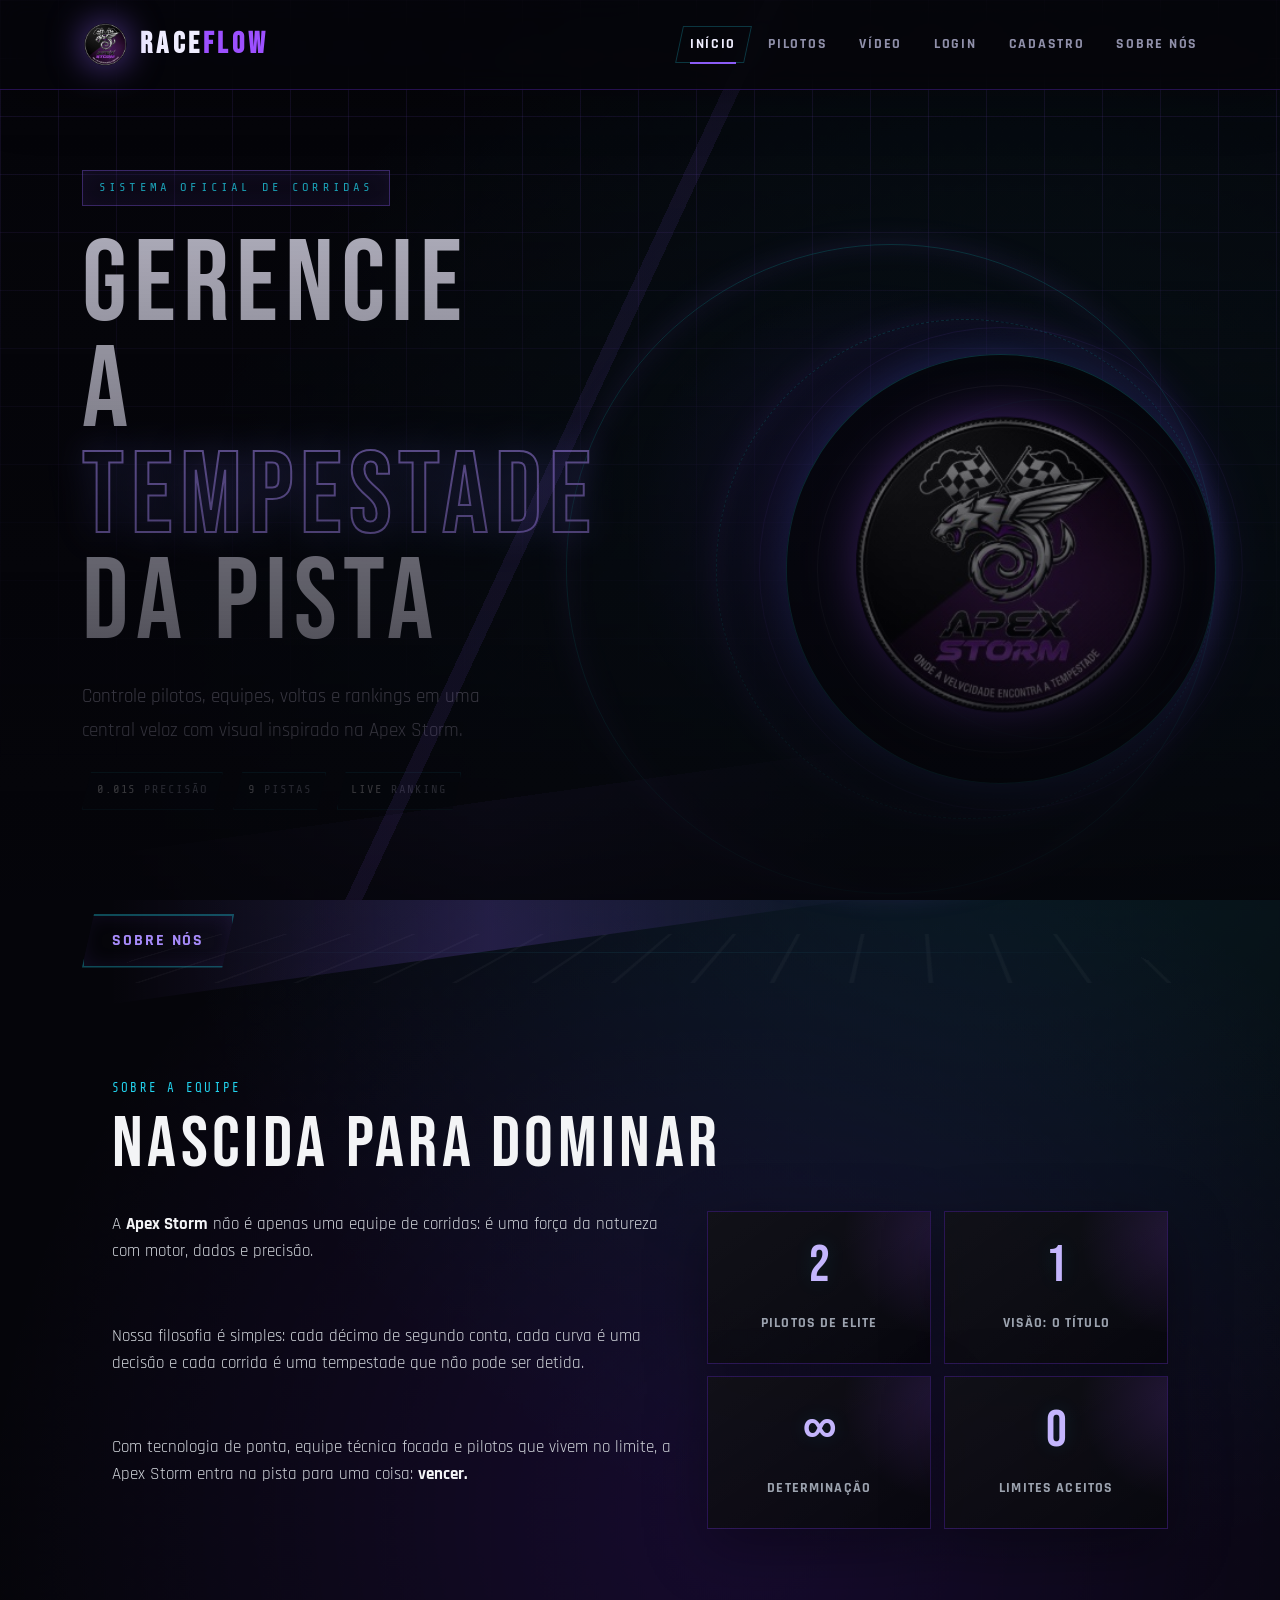
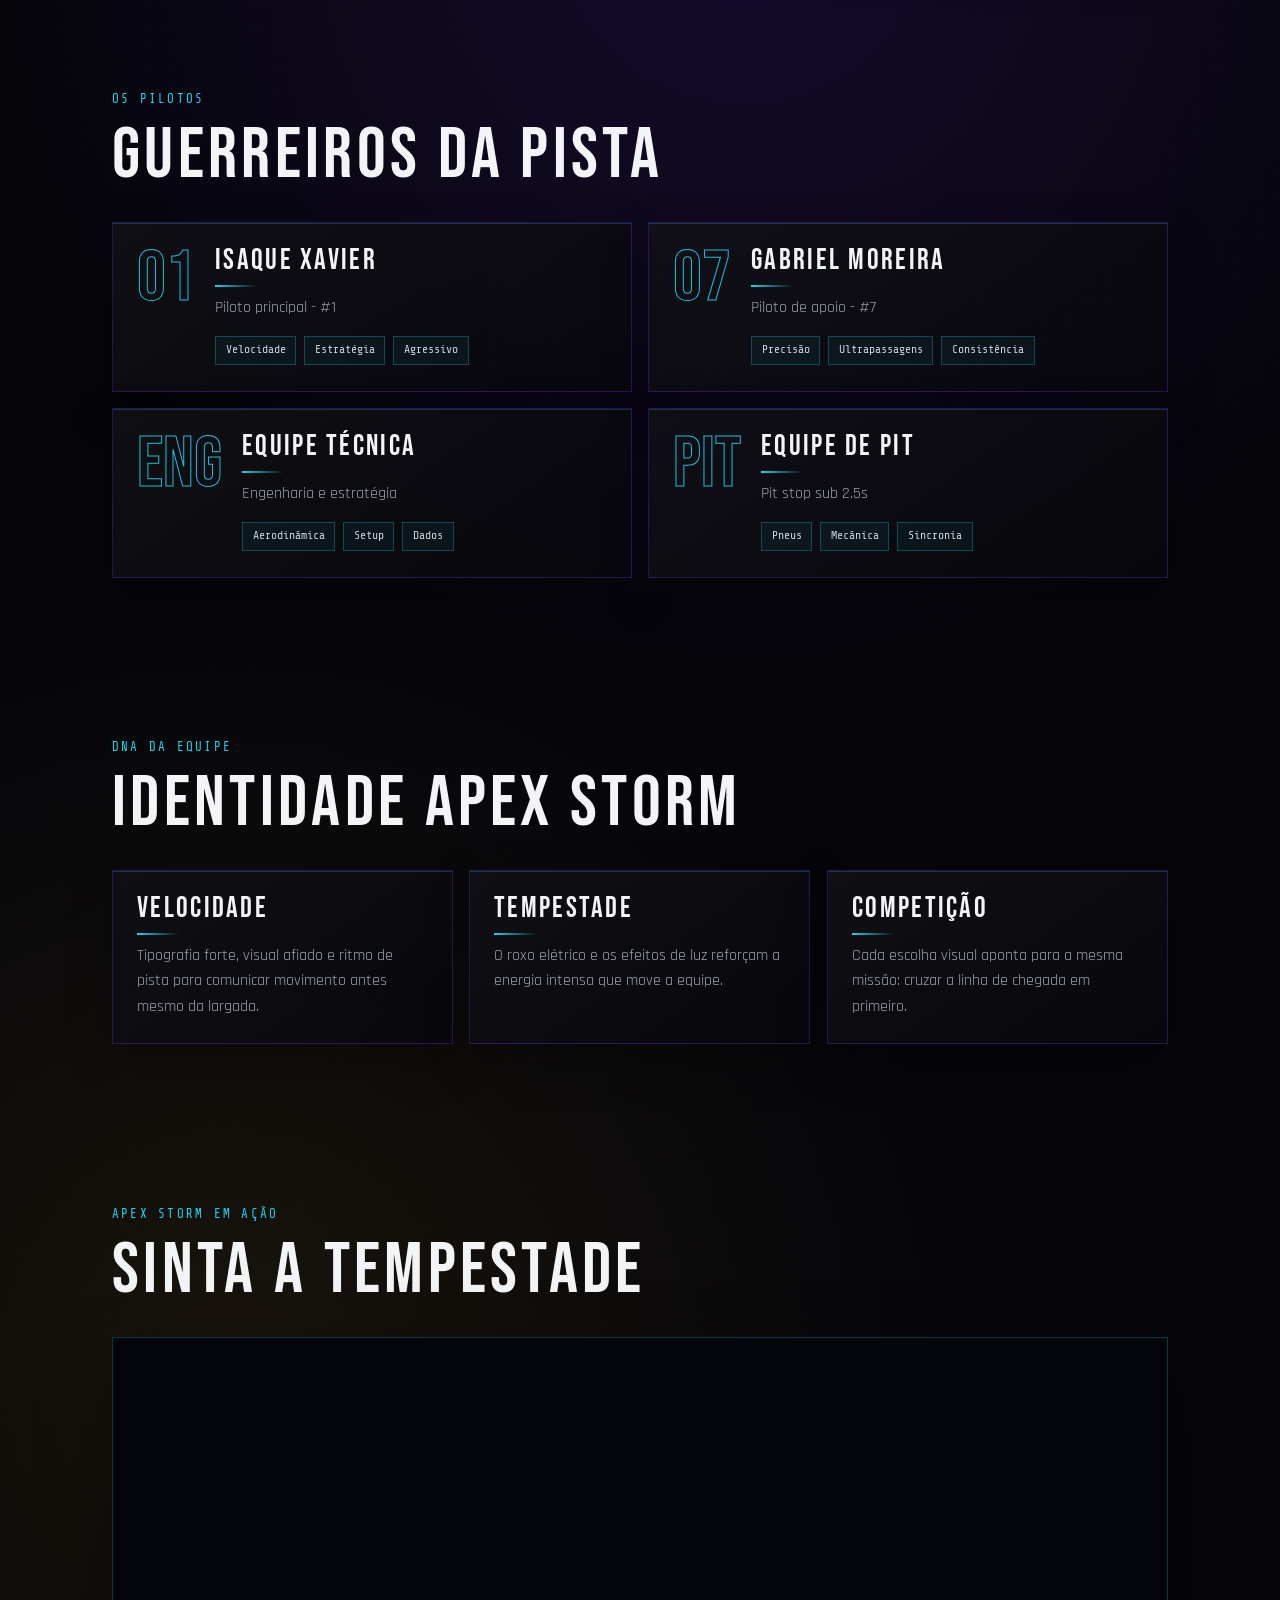
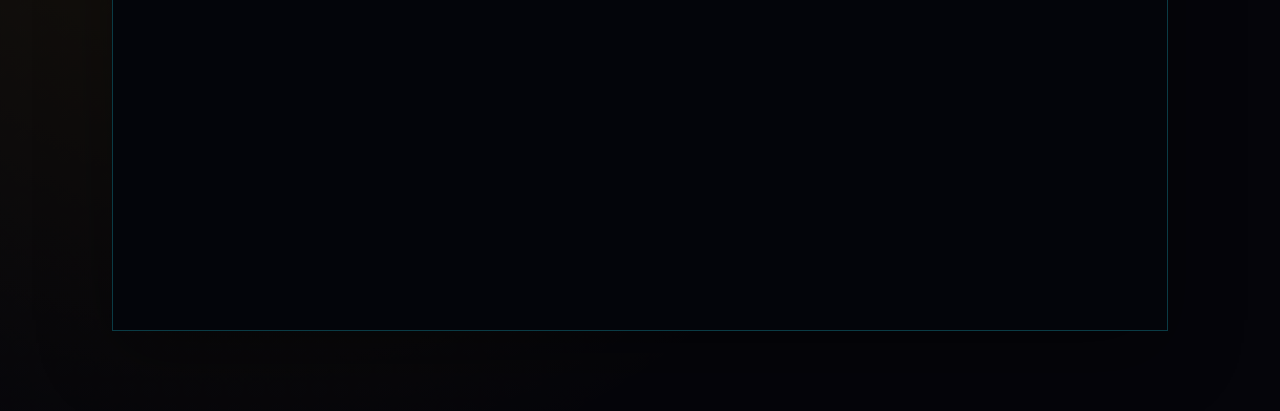
==== commit dce38b69: "aa" ====
--- a/index.html
+++ b/index.html
@@ -45,7 +45,7 @@
 
                         <div class="hero-telemetry" aria-label="Destaques RaceFlow">
                             <span><strong>0.01s</strong> precis&atilde;o</span>
-                            <span><strong>8</strong> pistas</span>
+                            <span><strong>9</strong> pistas</span>
                             <span><strong>Live</strong> ranking</span>
                         </div>
 
--- a/styles.css
+++ b/styles.css
@@ -1769,16 +1769,30 @@
     margin-bottom: 2.5rem;
 }
 
-.track-grid {
-    display: grid;
-    grid-template-columns: repeat(auto-fit, minmax(300px, 1fr));
-    gap: 1.5rem;
-    margin-bottom: 2rem;
-}
-
-.track-card {
-    min-height: 340px;
-}
+.track-grid {
+    display: grid;
+    grid-template-columns: repeat(auto-fit, minmax(min(100%, 300px), 1fr));
+    gap: 1.5rem;
+    margin-bottom: 2rem;
+}
+
+.track-card {
+    min-height: 340px;
+    min-width: 0;
+}
+
+.track-volta-form {
+    display: grid;
+    gap: 1rem;
+}
+
+.track-volta-form .form-group,
+.track-volta-form input,
+.track-volta-form select,
+.track-volta-form button {
+    min-width: 0;
+    width: 100%;
+}
 
 .track-summary {
     background: rgba(255, 255, 255, 0.04);
@@ -3116,11 +3130,107 @@
     border-bottom: 1px solid rgba(123, 47, 255, 0.1);
 }
 
+.ranking-position {
+    display: inline-flex;
+    align-items: center;
+    justify-content: center;
+    width: 2rem;
+    height: 2rem;
+    border: 1px solid rgba(34, 211, 238, 0.34);
+    background: rgba(34, 211, 238, 0.08);
+    color: #dffcff;
+    font-family: 'Share Tech Mono', monospace;
+    font-size: 0.88rem;
+    font-weight: 700;
+    box-shadow: inset 0 0 14px rgba(34, 211, 238, 0.12);
+}
+
+.ranking-table tbody tr:nth-child(1) .ranking-position,
+.admin-table tbody tr:nth-child(1) .ranking-position {
+    border-color: rgba(251, 191, 36, 0.72);
+    background: linear-gradient(135deg, rgba(251, 191, 36, 0.28), rgba(34, 211, 238, 0.08));
+    color: #fff1b8;
+    box-shadow: 0 0 22px rgba(251, 191, 36, 0.22);
+}
+
+.ranking-table tbody tr:nth-child(2) .ranking-position,
+.admin-table tbody tr:nth-child(2) .ranking-position {
+    border-color: rgba(226, 232, 240, 0.58);
+    background: rgba(226, 232, 240, 0.12);
+    color: #f8fafc;
+}
+
+.ranking-table tbody tr:nth-child(3) .ranking-position,
+.admin-table tbody tr:nth-child(3) .ranking-position {
+    border-color: rgba(205, 127, 50, 0.62);
+    background: rgba(205, 127, 50, 0.14);
+    color: #ffd8a8;
+}
+
 .data-table tbody tr:hover,
 .ranking-table tbody tr:hover,
 .admin-table tbody tr:hover {
     background: rgba(123, 47, 255, 0.11);
     transform: scale(1.003);
+}
+
+.special-ranking-row {
+    background: linear-gradient(90deg, rgba(251, 191, 36, 0.08), rgba(34, 211, 238, 0.04), transparent);
+}
+
+.special-track-label,
+.special-track-badge {
+    display: inline-flex;
+    align-items: center;
+    min-height: 1.5rem;
+    margin-left: 0.55rem;
+    padding: 0.12rem 0.5rem;
+    border: 1px solid rgba(251, 191, 36, 0.42);
+    background: rgba(251, 191, 36, 0.1);
+    color: #fde68a;
+    font-family: 'Share Tech Mono', monospace;
+    font-size: 0.72rem;
+    text-transform: uppercase;
+}
+
+.ranking-special-card {
+    position: relative;
+    overflow: hidden;
+    border-color: rgba(251, 191, 36, 0.48) !important;
+    background:
+        linear-gradient(135deg, rgba(251, 191, 36, 0.12), rgba(34, 211, 238, 0.06) 44%, rgba(5, 5, 10, 0.88)),
+        rgba(5, 5, 10, 0.9) !important;
+    box-shadow: 0 22px 70px rgba(251, 191, 36, 0.12), 0 18px 60px rgba(0, 0, 0, 0.36) !important;
+}
+
+.ranking-special-card::before {
+    background: linear-gradient(90deg, #fbbf24, #22d3ee, transparent) !important;
+}
+
+.special-ranking-heading {
+    display: flex;
+    align-items: flex-start;
+    justify-content: space-between;
+    gap: 1rem;
+    margin-bottom: 0.85rem;
+}
+
+.special-ranking-heading h3 {
+    margin-bottom: 0;
+}
+
+.special-ranking-heading span,
+.special-track-copy {
+    color: #fde68a;
+    font-family: 'Share Tech Mono', monospace;
+    font-size: 0.78rem;
+    line-height: 1.4;
+    text-transform: uppercase;
+}
+
+.special-track-copy {
+    margin: 0.25rem 0 0;
+    color: #c7f9ff;
 }
 
 .badge {
@@ -3657,3 +3767,407 @@
         width: 100%;
     }
 }
+
+/* ===========================
+   ANIMATION LAYER
+   =========================== */
+:root {
+    --cursor-x: 50vw;
+    --cursor-y: 50vh;
+}
+
+.container-home::before,
+.container-auth::before,
+.container-dashboard::before {
+    animation: gridDrift 13s linear infinite, gridPulse 5s ease-in-out infinite;
+}
+
+.container-home::after,
+.container-auth::after,
+.container-dashboard::after {
+    animation: ambientSweep 8s ease-in-out infinite;
+}
+
+.home-glow-main {
+    animation: glowSweep 5s ease-in-out infinite, colorPulse 7s ease-in-out infinite;
+}
+
+.home-glow-track {
+    animation: trackSlide 4.2s ease-in-out infinite, neonBlink 2.8s ease-in-out infinite;
+}
+
+.motion-glow {
+    position: fixed;
+    left: var(--cursor-x);
+    top: var(--cursor-y);
+    z-index: 2;
+    width: 340px;
+    aspect-ratio: 1;
+    border-radius: 50%;
+    background:
+        radial-gradient(circle, rgba(34, 211, 238, 0.13), transparent 58%),
+        radial-gradient(circle, rgba(251, 191, 36, 0.06), transparent 68%);
+    opacity: 0;
+    pointer-events: none;
+    transform: translate(-50%, -50%) scale(0.86);
+    transition: opacity 0.35s ease, transform 0.35s ease;
+    mix-blend-mode: screen;
+}
+
+.motion-glow.is-active {
+    opacity: 1;
+    transform: translate(-50%, -50%) scale(1);
+}
+
+.home-logo img,
+.brand-logo img,
+.navbar-logo img {
+    animation: navLogoPulse 3.4s ease-in-out infinite;
+}
+
+.home-logo .logo-text,
+.brand-logo .logo-text {
+    animation: textGlow 4.2s ease-in-out infinite;
+}
+
+.container-home .nav-link,
+.sidebar-menu a,
+.tab-btn {
+    transition: color 0.25s ease, transform 0.25s ease, background 0.25s ease, border-color 0.25s ease, box-shadow 0.25s ease;
+}
+
+.container-home .nav-link:hover,
+.sidebar-menu a:hover,
+.tab-btn:hover {
+    transform: translateY(-2px);
+    text-shadow: 0 0 18px rgba(34, 211, 238, 0.42);
+}
+
+.hero-badge,
+.hero-telemetry span,
+.section-kicker {
+    animation: neonBlink 3.6s ease-in-out infinite;
+}
+
+.section-heading h2,
+.form-header h1,
+.dashboard-header h1,
+.section-header h1,
+.section-header h2 {
+    animation: headingLift 0.8s ease both, textGlow 4.8s ease-in-out infinite;
+}
+
+.btn,
+.tab-btn,
+.sidebar-menu a {
+    overflow: hidden;
+    position: relative;
+}
+
+.btn::after,
+.tab-btn::after,
+.sidebar-menu a::after {
+    content: '';
+    position: absolute;
+    inset: 0;
+    background: linear-gradient(110deg, transparent 0 28%, rgba(255, 255, 255, 0.2) 45%, transparent 62% 100%);
+    opacity: 0;
+    transform: translateX(-120%) skewX(-14deg);
+    pointer-events: none;
+}
+
+.btn:hover::after,
+.tab-btn:hover::after,
+.sidebar-menu a:hover::after {
+    animation: shinePass 0.72s ease;
+}
+
+.btn:hover,
+.tab-btn:hover {
+    box-shadow: 0 0 34px rgba(34, 211, 238, 0.2), 0 0 24px rgba(123, 47, 255, 0.2);
+}
+
+.stat-card,
+.driver-card,
+.identity-card,
+.analytics-insight-card,
+.track-card,
+.track-pilot-table-card,
+.ranking-track-card,
+.card,
+.auth-form,
+.modal-content,
+.dashboard-header,
+.section-header,
+.video-frame {
+    transform-style: preserve-3d;
+    animation: panelIdle 6s ease-in-out infinite;
+}
+
+.stat-card:hover,
+.driver-card:hover,
+.identity-card:hover,
+.analytics-insight-card:hover,
+.track-card:hover,
+.track-pilot-table-card:hover,
+.ranking-track-card:hover,
+.card:hover,
+.auth-form:hover,
+.video-frame:hover {
+    animation-play-state: paused;
+    transform: translateY(-7px) scale(1.012);
+}
+
+.stat-card::before,
+.driver-card::before,
+.identity-card::before,
+.analytics-insight-card::after,
+.track-card::after,
+.card::before,
+.auth-form::before,
+.modal-content::before {
+    animation: edgeScan 3.8s ease-in-out infinite;
+}
+
+.driver-number,
+.stat-card strong,
+.stat-value,
+.stat-number,
+.rank-time,
+.analytics-insight-card em {
+    animation: numberGlow 3.8s ease-in-out infinite;
+}
+
+.driver-tags span,
+.badge,
+.track-summary,
+.user-badge,
+.rank-badge {
+    animation: chipFloat 4.6s ease-in-out infinite;
+}
+
+.form-group input,
+.form-group select,
+.search-input {
+    background-size: 220% 100%;
+}
+
+.form-group input:focus,
+.form-group select:focus,
+.search-input:focus {
+    animation: inputFocusPulse 1.2s ease-in-out infinite;
+}
+
+.data-table tbody tr,
+.ranking-table tbody tr,
+.admin-table tbody tr {
+    animation: rowSettle 0.6s ease both;
+}
+
+.data-table tbody tr:hover,
+.ranking-table tbody tr:hover,
+.admin-table tbody tr:hover {
+    transform: translateX(5px) scale(1.004);
+}
+
+.modal.active .modal-content {
+    animation: modalPop 0.36s ease both;
+}
+
+.toast {
+    animation: toastFloat 3s ease-in-out infinite;
+}
+
+.reveal-on-scroll {
+    transform: translateY(34px) scale(0.985);
+    transition:
+        opacity 0.72s ease var(--reveal-delay, 0ms),
+        transform 0.72s cubic-bezier(0.2, 0.8, 0.2, 1) var(--reveal-delay, 0ms);
+}
+
+.reveal-on-scroll.is-visible {
+    transform: translateY(0) scale(1);
+}
+
+@keyframes gridPulse {
+    0%, 100% {
+        opacity: 0.55;
+    }
+    50% {
+        opacity: 0.88;
+    }
+}
+
+@keyframes ambientSweep {
+    0%, 100% {
+        filter: hue-rotate(0deg) brightness(1);
+    }
+    50% {
+        filter: hue-rotate(18deg) brightness(1.12);
+    }
+}
+
+@keyframes colorPulse {
+    0%, 100% {
+        filter: hue-rotate(0deg) saturate(1);
+    }
+    50% {
+        filter: hue-rotate(28deg) saturate(1.32);
+    }
+}
+
+@keyframes neonBlink {
+    0%, 100% {
+        opacity: 0.82;
+        text-shadow: 0 0 0 rgba(34, 211, 238, 0);
+    }
+    50% {
+        opacity: 1;
+        text-shadow: 0 0 18px rgba(34, 211, 238, 0.42);
+    }
+}
+
+@keyframes navLogoPulse {
+    0%, 100% {
+        transform: translateY(0) scale(1);
+        filter: drop-shadow(0 0 18px rgba(139, 92, 246, 0.65));
+    }
+    50% {
+        transform: translateY(-2px) scale(1.05);
+        filter: drop-shadow(0 0 26px rgba(34, 211, 238, 0.58));
+    }
+}
+
+@keyframes textGlow {
+    0%, 100% {
+        text-shadow: 0 0 0 rgba(34, 211, 238, 0);
+    }
+    50% {
+        text-shadow: 0 0 22px rgba(34, 211, 238, 0.32), 0 0 12px rgba(157, 80, 255, 0.25);
+    }
+}
+
+@keyframes headingLift {
+    from {
+        opacity: 0;
+        transform: translateY(16px);
+    }
+    to {
+        opacity: 1;
+        transform: translateY(0);
+    }
+}
+
+@keyframes shinePass {
+    0% {
+        opacity: 0;
+        transform: translateX(-120%) skewX(-14deg);
+    }
+    30% {
+        opacity: 1;
+    }
+    100% {
+        opacity: 0;
+        transform: translateX(120%) skewX(-14deg);
+    }
+}
+
+@keyframes panelIdle {
+    0%, 100% {
+        translate: 0 0;
+    }
+    50% {
+        translate: 0 -3px;
+    }
+}
+
+@keyframes edgeScan {
+    0%, 100% {
+        opacity: 0.45;
+        filter: hue-rotate(0deg);
+    }
+    50% {
+        opacity: 1;
+        filter: hue-rotate(34deg);
+    }
+}
+
+@keyframes numberGlow {
+    0%, 100% {
+        filter: drop-shadow(0 0 0 rgba(34, 211, 238, 0));
+    }
+    50% {
+        filter: drop-shadow(0 0 16px rgba(34, 211, 238, 0.35));
+    }
+}
+
+@keyframes chipFloat {
+    0%, 100% {
+        transform: translateY(0);
+    }
+    50% {
+        transform: translateY(-2px);
+    }
+}
+
+@keyframes inputFocusPulse {
+    0%, 100% {
+        box-shadow: 0 0 22px rgba(123, 47, 255, 0.32);
+    }
+    50% {
+        box-shadow: 0 0 30px rgba(34, 211, 238, 0.32);
+    }
+}
+
+@keyframes rowSettle {
+    from {
+        opacity: 0;
+        transform: translateX(-10px);
+    }
+    to {
+        opacity: 1;
+        transform: translateX(0);
+    }
+}
+
+@keyframes modalPop {
+    from {
+        opacity: 0;
+        transform: translateY(18px) scale(0.96);
+    }
+    to {
+        opacity: 1;
+        transform: translateY(0) scale(1);
+    }
+}
+
+@keyframes toastFloat {
+    0%, 100% {
+        transform: translateY(0);
+    }
+    50% {
+        transform: translateY(-4px);
+    }
+}
+
+@media (max-width: 768px) {
+    .motion-glow {
+        display: none;
+    }
+
+    .stat-card,
+    .driver-card,
+    .identity-card,
+    .analytics-insight-card,
+    .track-card,
+    .track-pilot-table-card,
+    .ranking-track-card,
+    .card,
+    .auth-form,
+    .modal-content,
+    .dashboard-header,
+    .section-header,
+    .video-frame {
+        animation-duration: 8s;
+    }
+}
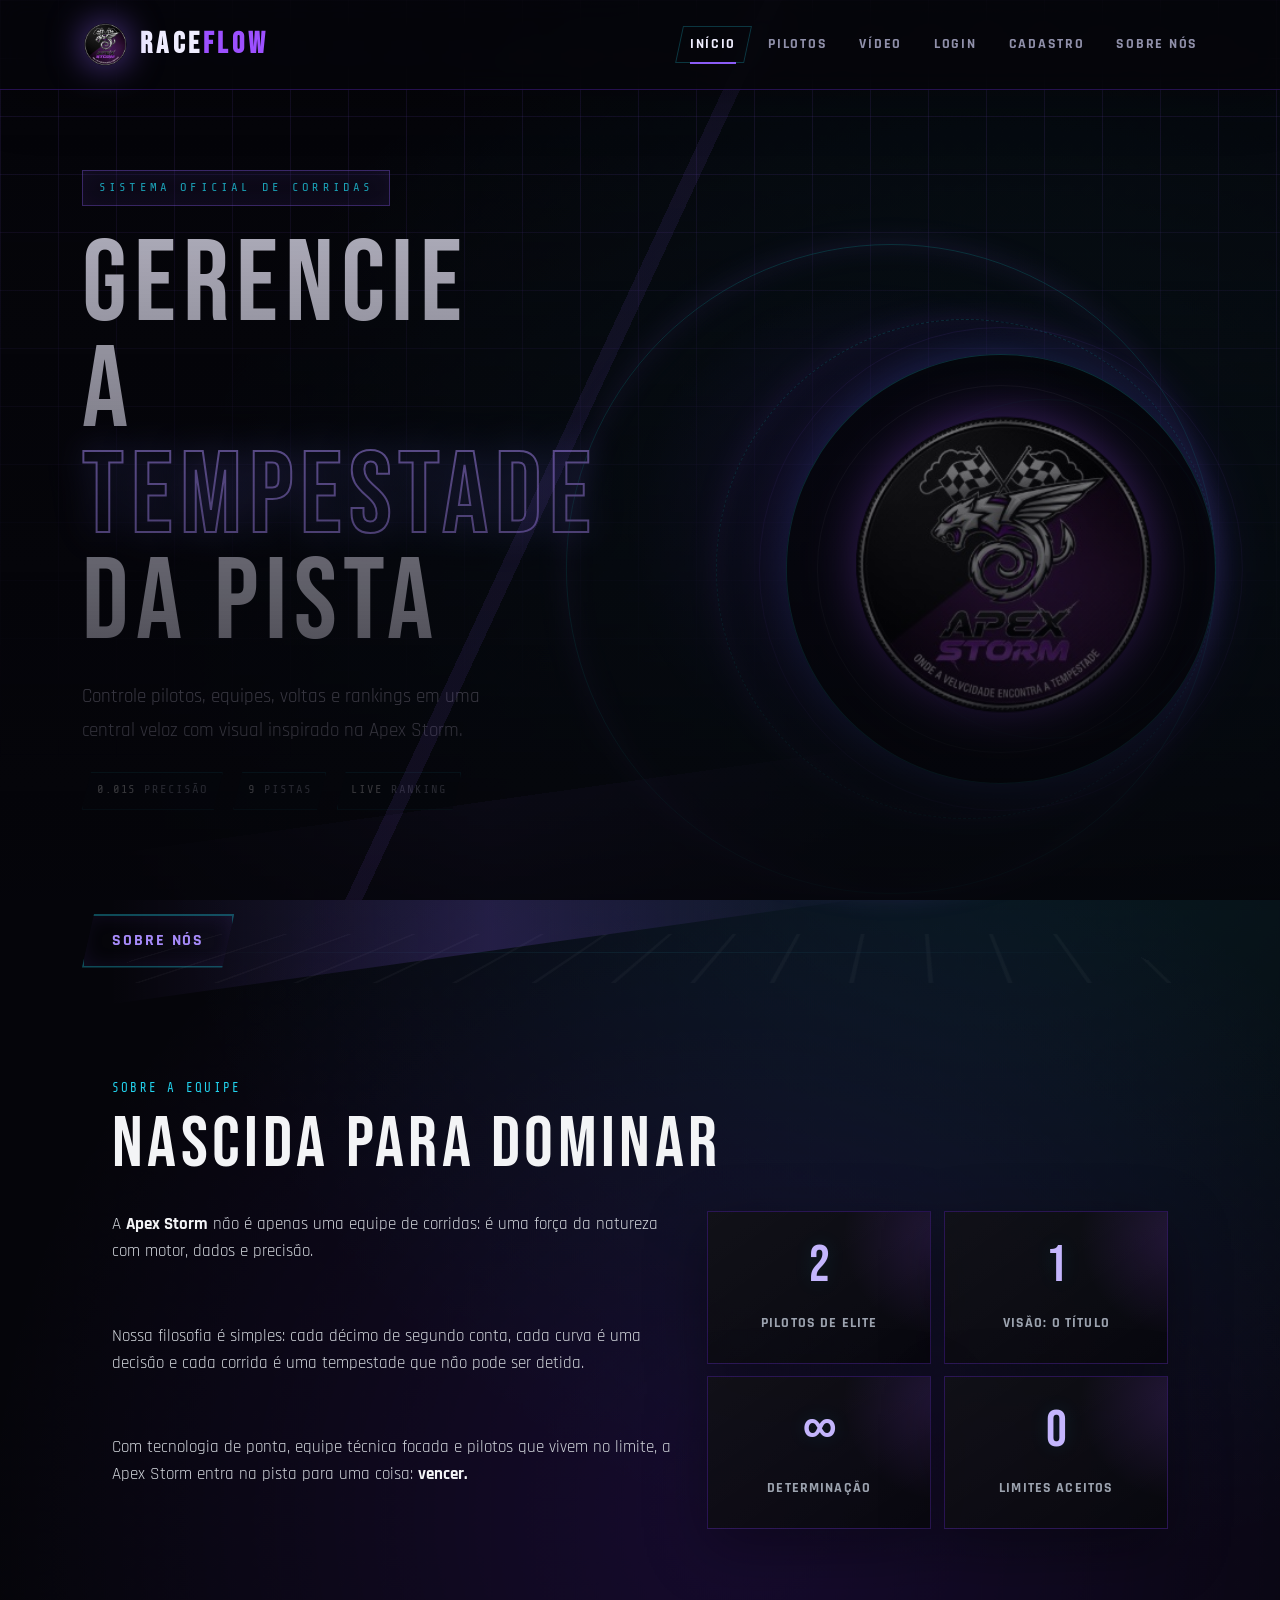
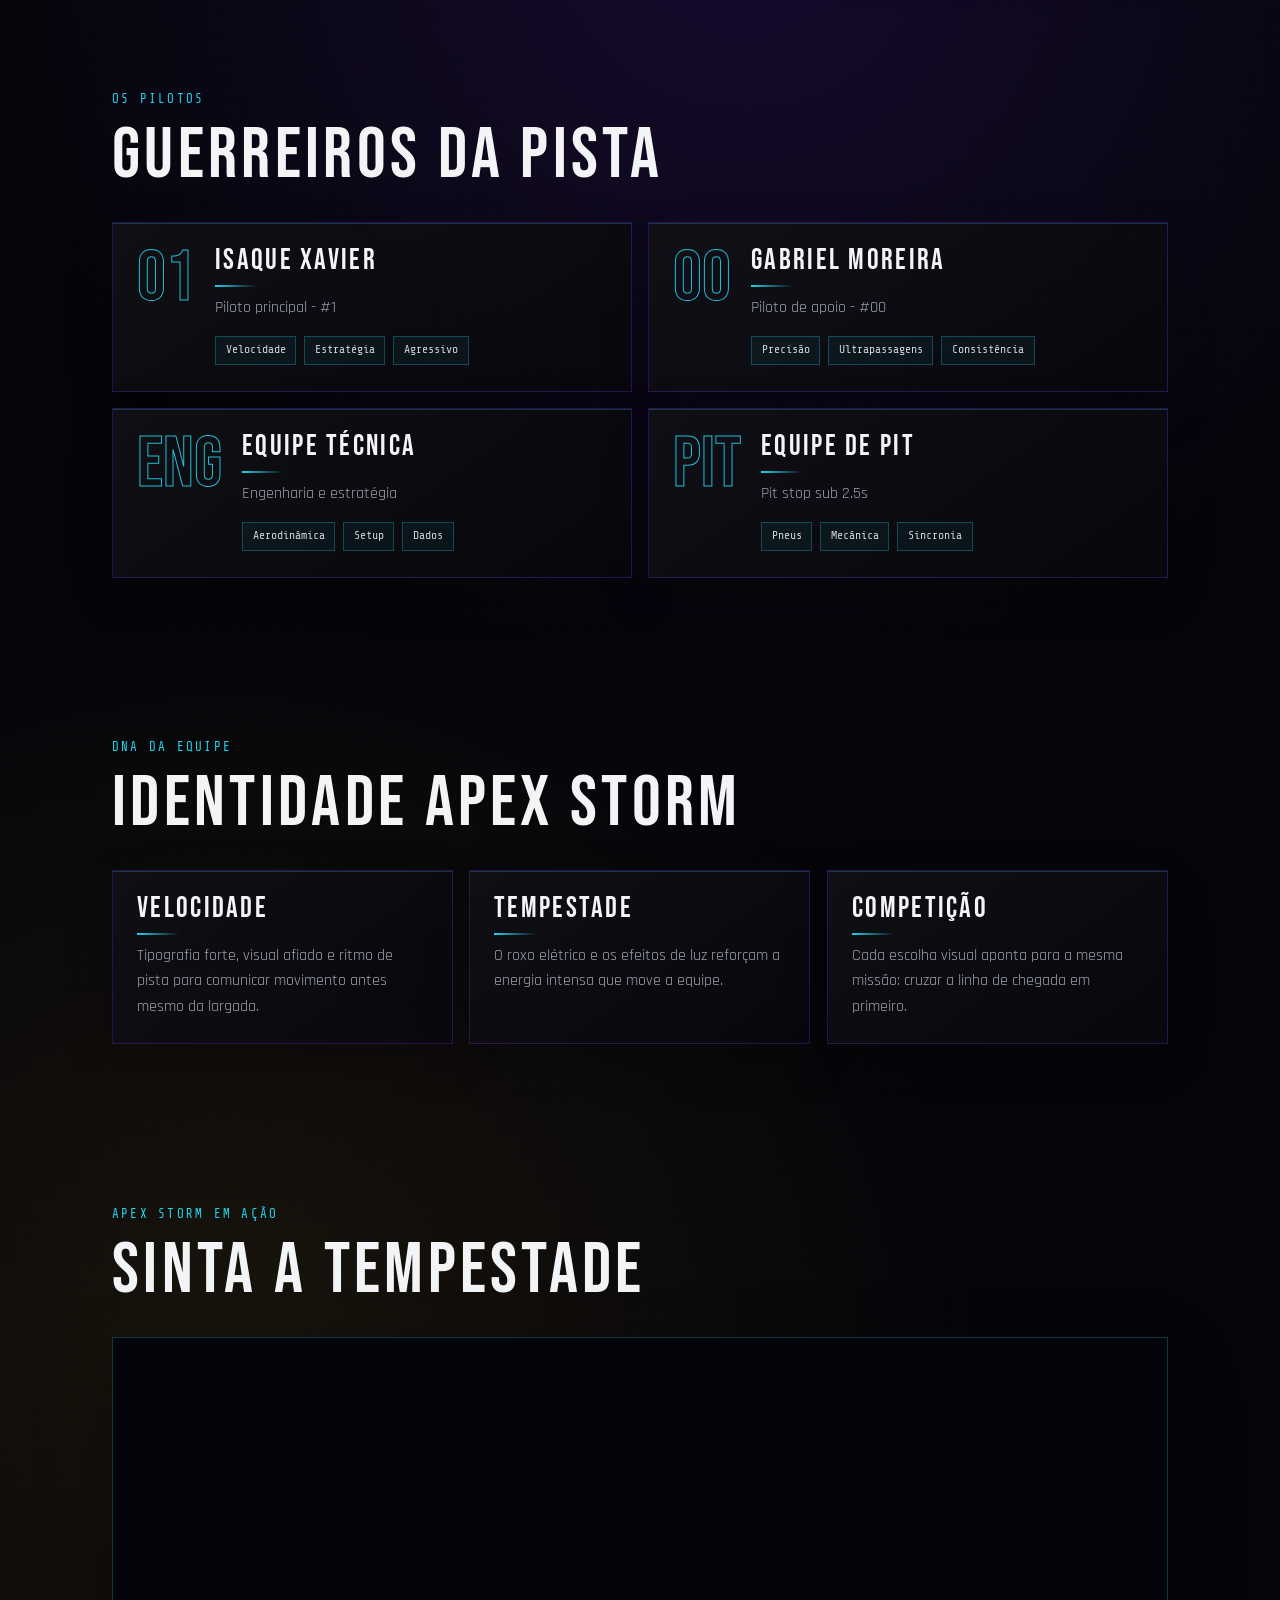
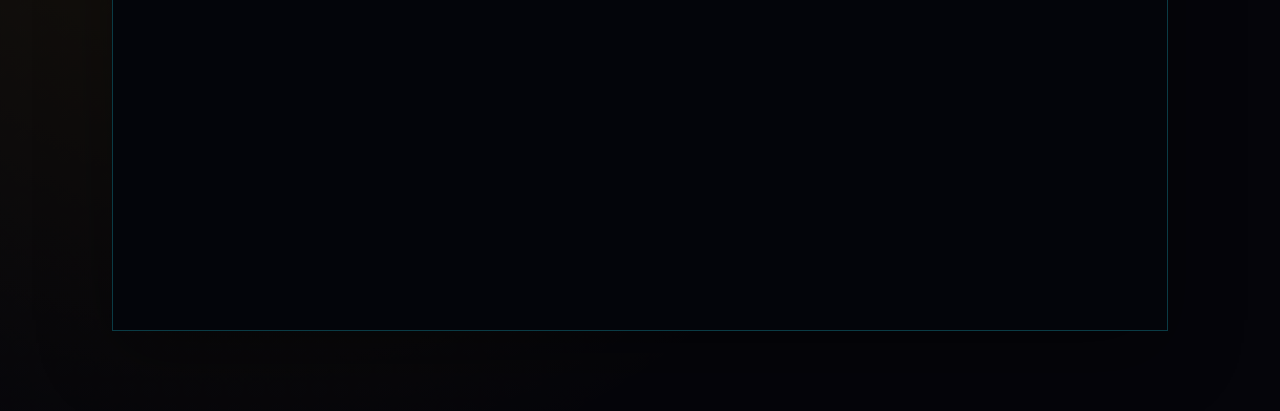
==== commit 0942af75: "tenho q lembrar q eu preciso colocar as fotos dos pilotos" ====
--- a/index.html
+++ b/index.html
@@ -126,10 +126,10 @@
                     </article>
 
                     <article class="driver-card">
-                        <span class="driver-number">07</span>
-                        <div>
-                            <h3>Gabriel Moreira</h3>
-                            <p>Piloto de apoio - #7</p>
+                        <span class="driver-number">00  </span>
+                        <div>
+                            <h3>Gabriel Moreira</h3>    
+                            <p>Piloto de apoio - #00</p>
                             <div class="driver-tags">
                                 <span>Precis&atilde;o</span>
                                 <span>Ultrapassagens</span>
